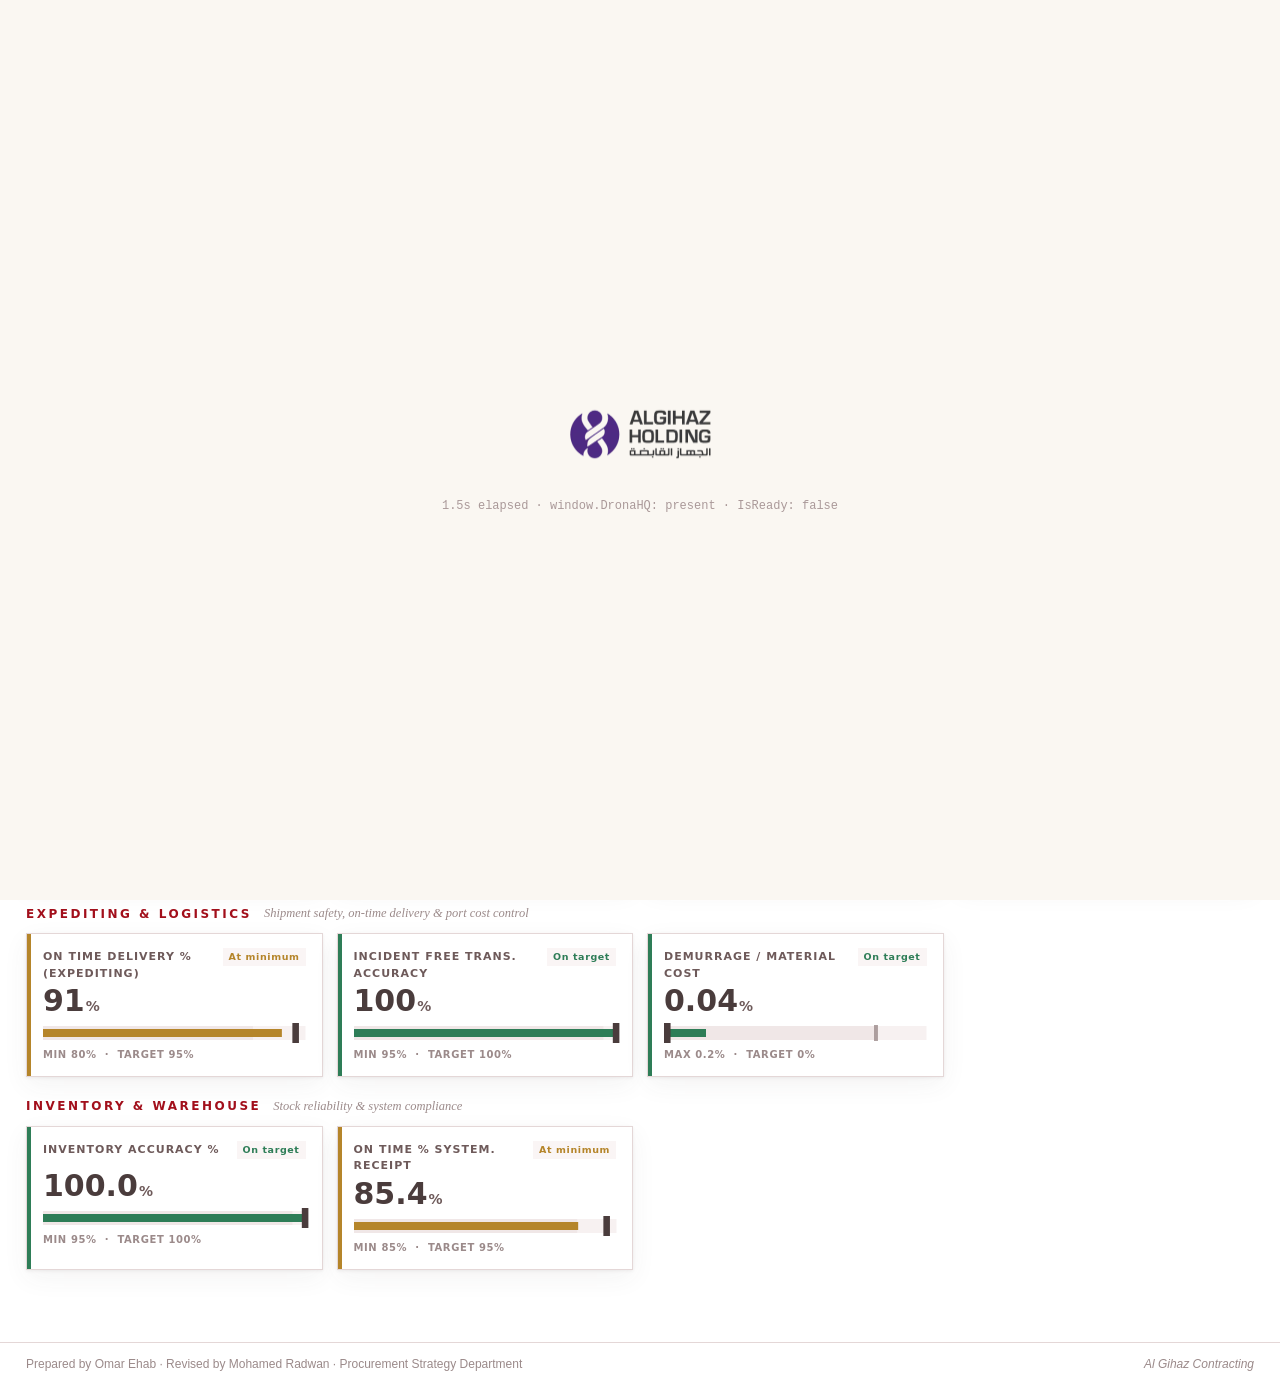
==== scm-ssot-local-app/index.html @ 1715b1a4 "Make View and Edit access fully independent per page Previously "Edit" always implied "View" (checki" ====
<!DOCTYPE html>
<html lang="en">
<head>
<meta charset="UTF-8">
<meta name="viewport" content="width=device-width, initial-scale=1.0">
<title>Supply Chain Management — Intelligence Hub</title>
<link rel="icon" href="assets/img/Logo-sm-64.png">
<link rel="stylesheet" href="assets/css/bootstrap.min.css">
<link rel="stylesheet" href="assets/css/theme.css">
<link rel="stylesheet" href="assets/css/portalbasictheme.css">
<!-- cache-busting: DronaHQ's own container caches this page's assets even after
     CloudFront serves the fresh version, so every one of our own files below
     carries ?v=N — bump N (search/replace) whenever any of them change. -->
<link rel="stylesheet" href="assets/css/app.css?v=1">
<link rel="stylesheet" href="assets/css/page-admin.css?v=6">
<!-- starts fetching this large SDK file immediately, in parallel with everything
     else, instead of waiting until app.js finishes executing to even begin -->
<link rel="preload" as="script" href="assets/js/dronahq.js">

<!-- ===== SELF-HEALING VERSION CHECK =====
     ?v=N on the asset URLs above only helps if THIS page is fresh. When a
     browser (or DronaHQ's container) serves a cached copy of this page, it
     keeps pointing at the old ?v= URLs, which are cached too — nothing
     updates and no server-side header can reach it, because the client never
     asks. This check is inline (so it travels with the page itself, never
     from a cacheable .js file) and compares the build baked in here against
     version.json, which is always fetched from the network. On a mismatch it
     reloads via a URL the cache has never seen, which forces a genuinely
     fresh page and, with it, fresh assets. -->
<script>
window.SCM_BUILD = '20260913-2';
(function(){
  var BUILT = window.SCM_BUILD, KEY = 'scmReloadedFor';
  function fresh(){ return fetch('version.json?t=' + Date.now(), {cache:'no-store'})
    .then(function(r){ return r.ok ? r.json() : null; })
    .then(function(j){ return (j && j.build) ? j.build : null; })
    .catch(function(){ return null; }); }

  function banner(build){
    if(document.getElementById('scmUpd')) return;
    var d = document.createElement('div');
    d.id = 'scmUpd';
    d.style.cssText = 'position:fixed;left:50%;transform:translateX(-50%);bottom:18px;z-index:100000;'+
      'background:#4A3C3C;color:#fff;border-radius:24px;padding:10px 14px 10px 18px;display:flex;'+
      'align-items:center;gap:12px;font:600 12.5px/1.2 system-ui,sans-serif;box-shadow:0 4px 16px rgba(0,0,0,.25)';
    d.innerHTML = '<span>A newer version of this app is available.</span>';
    var b = document.createElement('button');
    b.textContent = 'Refresh';
    b.style.cssText = 'border:0;border-radius:18px;background:#A20F1B;color:#fff;font:700 12px system-ui,sans-serif;'+
      'padding:7px 14px;cursor:pointer';
    b.onclick = function(){ bust(build); };
    d.appendChild(b);
    document.body.appendChild(d);
  }

  // Load a URL this cache has never seen — the only reliable way out of a
  // stale entry, since location.reload(true) is ignored by modern browsers.
  function bust(build){
    try{ sessionStorage.setItem(KEY, build); }catch(e){}
    location.replace(location.pathname + '?b=' + encodeURIComponent(build) + location.hash);
  }

  function check(initial){
    fresh().then(function(build){
      if(!build || build === BUILT) return;
      if(initial){
        var last = null;
        try{ last = sessionStorage.getItem(KEY); }catch(e){}
        if(last === build) return;   // already bounced for this build — don't loop
        bust(build);
      } else if(document.readyState === 'complete'){
        banner(build);               // app is in use; let the user pick the moment
      }
    });
  }

  check(true);
  setInterval(function(){ check(false); }, 120000);
  window.addEventListener('focus', function(){ check(false); });
})();
</script>
</head>
<body>
<!-- ===== TOP BAR ===== -->
<header class="appbar">
  <button class="burger" id="burger" aria-label="Open menu">
    <svg viewBox="0 0 24 24" fill="none" stroke="currentColor" stroke-width="2"><path d="M3 6h18M3 12h18M3 18h18"/></svg>
  </button>
  <div class="brand">
    <svg class="brand__svg" viewBox="0 0 175 84" xmlns="http://www.w3.org/2000/svg" xmlns:xlink="http://www.w3.org/1999/xlink" preserveAspectRatio="xMidYMid meet" overflow="visible" role="img" aria-label="Al Gihaz Contracting"><defs><clipPath id="agcClipA"><rect x="29" y="-5" width="175" height="84"/></clipPath></defs><g clip-path="url(#agcClipA)" transform="translate(-29 5)"><path d="M87.2235 176.4C87.1292 175.642 87.0813 174.88 87.0799 174.116 87.0799 173.548 87.1013 172.969 87.1522 172.391 87.6489 167.001 89.7382 165.31 93.8901 162.306 99.1771 158.48 96.8328 160.095 102.082 156.4 104.265 154.869 106.447 153.33 108.629 151.783 109.158 151.417 109.675 151.052 110.224 150.676L110.355 150.587C111.224 151.868 111.682 153.384 111.664 154.932 111.665 155.206 111.652 155.48 111.624 155.753 111.445 158.619 109.92 161.232 107.513 162.797" fill="#262373" transform="matrix(1 0 0 1.00085 -49.8653 -121.918)"/><path d="M112.893 182.413C111.803 179.275 109.935 176.634 107.961 173.825 107.675 173.4 107.378 172.986 107.081 172.561 107.07 172.561 105.367 170.201 105.367 170.201L102.63 172.079 98.4718 174.932 100.246 177.244C100.543 177.67 100.829 178.083 101.115 178.493 101.423 178.98 101.744 179.452 102.077 179.939 102.304 180.267 102.529 180.596 102.742 180.937 103.335 181.795 103.882 182.683 104.38 183.598 105.161 185.04 105.567 186.655 105.563 188.295 105.499 190.767 104.55 193.136 102.888 194.967 100.184 198.044 95.8982 199.199 92.0157 197.895 89.526 197.09 87.4566 195.332 86.2596 193.006 85.4198 191.431 84.9904 189.67 85.0111 187.885 85.0221 186.407 85.3675 184.949 86.0215 183.623 84.7269 184.444 83.4896 185.353 82.3181 186.342L82.327 186.349C78.4387 190.357 78.1932 196.651 81.7572 200.95 82.2349 201.458 82.7411 201.94 83.2732 202.391 91.1025 209.023 102.825 208.053 109.457 200.223 112.286 196.883 113.846 192.651 113.859 188.273 113.882 186.277 113.555 184.293 112.895 182.408" fill="#A20F1B" transform="matrix(1 0 0 1.00085 -47.4505 -127.959)"/><path d="M112.746 120.971C112.873 126.596 110.131 131.9 105.468 135.049 99.7844 139.139 93.9489 143.239 88.315 147.208 86.0417 148.801 83.7651 150.402 81.4852 152.009 80.6623 150.662 80.23 149.112 80.2368 147.533 80.2368 147.361 80.2466 147.198 80.2582 147.025 80.3497 144.085 81.8781 141.377 84.3477 139.779L88.4889 136.887C92.2546 134.268 96.1506 131.548 99.9681 128.848 104.627 125.616 105.784 119.22 102.552 114.56 99.3207 109.902 92.9243 108.744 88.2654 111.976 85.6345 113.801 84.0057 116.749 83.8608 119.947 83.851 120.099 83.851 120.261 83.851 120.414 83.8286 122.007 84.2617 123.574 85.0994 124.93 86.0429 126.472 87.0612 127.995 88.0314 129.478 88.4479 130.107 88.8652 130.726 89.2709 131.356L91.1177 133.609 84.3985 138.335 82.5508 136.071C78.7557 131.434 75.4563 126.724 75.4563 120.785 75.4563 120.268 75.4759 119.75 75.5276 119.233 76.5317 108.596 84.7846 101.278 95.1456 101.836 104.123 102.218 111.494 109.06 112.541 117.984 112.673 118.973 112.739 119.97 112.744 120.967" fill="#A20F1B" transform="matrix(1 0 0 1.00085 -46.2886 -106.895)"/><path d="M156.266 193.874C156.349 194.523 156.008 195.152 155.418 195.435 154.97 195.579 154.499 195.636 154.029 195.604L149.653 195.604C148.838 195.664 148.022 195.518 147.279 195.18 146.602 194.728 146.235 193.937 146.328 193.129L146.328 190.178 143.987 190.178 143.987 193.129C143.987 196.3 145.852 197.878 149.605 197.878L155.745 197.878C157.161 198.042 158.441 197.027 158.605 195.611 158.626 195.435 158.628 195.256 158.612 195.079L158.612 190.195 156.27 190.195Z" fill="#323233" transform="matrix(1 0 0 1.00085 -67.377 -134.112)"/><path d="M0 0 2.12053 0 2.12053 1.96804 1.87092e-08 1.96804Z" fill="#323233" transform="matrix(1 0 0 1.00085 84.5824 54.2745)"/><path d="M0 0 2.12053 0 2.12053 1.96804 1.87092e-08 1.96804Z" fill="#323233" transform="matrix(1 0 0 1.00085 81.3757 54.2745)"/><path d="M173.809 192.442C173.809 193.578 173.403 194.154 172.606 194.172L170.502 186.658 167.993 186.658 170.133 194.172 167.606 194.172 167.606 196.448 173.237 196.448C174.004 196.471 174.751 196.197 175.322 195.684 175.879 195.165 176.183 194.427 176.154 193.666L176.154 185.524 173.812 185.524Z" fill="#323233" transform="matrix(1 0 0 1.00085 -74.6437 -132.677)"/><path d="M186.068 190.152C184.038 190.073 182.328 191.654 182.249 193.683 182.243 193.801 182.245 193.919 182.251 194.036 182.159 196.115 183.768 197.874 185.846 197.967 185.92 197.971 185.994 197.972 186.068 197.971 186.729 198.039 187.374 197.74 187.746 197.191 187.641 198.135 186.812 198.83 185.864 198.768L185.711 198.768 185.711 200.667 185.949 200.667C188.543 200.667 189.833 199.615 189.833 197.529L189.833 194.07C189.935 192.011 188.35 190.259 186.291 190.157 186.217 190.153 186.142 190.151 186.068 190.152ZM186.101 195.77C185.24 195.728 184.574 194.996 184.616 194.134 184.618 194.097 184.621 194.061 184.625 194.024 184.625 193.024 185.185 192.311 186.016 192.311 186.865 192.311 187.457 193.04 187.457 194.075 187.457 195.11 186.949 195.766 186.104 195.766Z" fill="#323233" transform="matrix(1 0 0 1.00085 -79.1523 -134.104)"/><path d="M0 0 2.1027 0 2.1027 1.95021 3.57176e-08 1.95021Z" fill="#323233" transform="matrix(1 0 0 1.00085 120.058 51.3383)"/><path d="M0 0 2.1027 0 2.1027 1.95021 3.57176e-08 1.95021Z" fill="#323233" transform="matrix(1 0 0 1.00085 123.265 51.3383)"/><path d="M232.033 192.502C232.033 193.605 231.626 194.165 230.829 194.165L227.013 194.165C227.208 193.615 227.305 193.035 227.302 192.451L227.302 185.515 224.91 185.515 224.91 192.537C224.91 193.622 224.502 194.165 223.705 194.165L220.688 194.165C220.874 192.159 219.399 190.382 217.394 190.196 217.17 190.175 216.943 190.175 216.719 190.196 214.259 190.196 212.869 191.723 212.869 194.165L210.243 194.165C209.775 194.193 209.306 194.147 208.852 194.029 209.553 193.272 209.946 192.28 209.954 191.248 209.953 190.81 209.884 190.375 209.75 189.958 209.25 188.321 207.715 187.224 206.004 187.283 204.299 187.239 202.771 188.33 202.259 189.958 202.125 190.375 202.058 190.81 202.056 191.248 202.063 192.28 202.456 193.272 203.158 194.029 202.705 194.15 202.235 194.195 201.767 194.165L200.139 194.165C198.393 194.165 198.105 193.554 198.105 192.4L198.105 185.497 195.73 185.497 195.73 193.639C195.61 195.068 196.671 196.324 198.1 196.444 198.265 196.458 198.432 196.456 198.597 196.438L201.767 196.438C203.206 196.474 204.64 196.262 206.008 195.814 207.375 196.262 208.81 196.474 210.248 196.438L213.569 196.438C214.33 197.434 215.541 197.982 216.792 197.897 218.028 197.977 219.22 197.429 219.964 196.438L231.323 196.438C232.224 196.485 233.093 196.101 233.665 195.403 234.173 194.77 234.438 193.975 234.41 193.164L234.41 185.515 232.036 185.515ZM206.833 193.029C206.569 193.219 206.292 193.389 206.003 193.537 205.716 193.393 205.443 193.222 205.188 193.029 204.548 192.59 204.178 191.854 204.208 191.078 204.198 190.589 204.353 190.11 204.648 189.721 204.991 189.332 205.487 189.114 206.005 189.128 207.005 189.122 207.819 189.927 207.824 190.927 207.824 190.977 207.823 191.028 207.819 191.078 207.848 191.854 207.475 192.591 206.833 193.029ZM216.788 195.962C215.788 195.962 215.211 195.148 215.211 194.012 215.211 192.909 215.788 192.095 216.652 192.095L216.821 192.095C217.822 192.095 218.332 192.774 218.332 194.114 218.332 195.25 217.754 195.962 216.788 195.962Z" fill="#323233" transform="matrix(1 0 0 1.00085 -83.298 -132.67)"/><path d="M0 0 2.1027 0 2.1027 1.95021 3.57176e-08 1.95021Z" fill="#323233" transform="matrix(1 0 0 1.00085 158.452 53.0027)"/><path d="M260.997 196.528C260.997 198.02 260.217 198.766 258.656 198.765L258.656 200.683C259.918 200.798 261.178 200.449 262.201 199.702 263.075 198.806 263.509 197.571 263.389 196.326L263.389 190.204 260.997 190.204Z" fill="#323233" transform="matrix(1 0 0 1.00085 -102.664 -134.119)"/><path d="M0 0 2.1027 0 2.1027 1.96715 3.57176e-08 1.96715Z" fill="#323233" transform="matrix(1 0 0 1.00085 186.519 64.7836)"/><path d="M302.742 192.502C302.742 193.605 302.335 194.165 301.537 194.165L298.741 194.165C298.452 191.655 297.383 189.974 295.57 189.111 294.738 188.737 293.834 188.551 292.923 188.568 291.333 188.542 289.808 189.196 288.732 190.366 289.291 191.129 289.681 191.655 289.919 191.978 290.675 191.228 291.687 190.792 292.752 190.757 293.742 190.724 294.697 191.127 295.363 191.86 295.952 192.488 296.295 193.306 296.33 194.166L285.612 194.166 285.646 193.284C285.679 191.766 285.247 190.275 284.408 189.01 283.252 187.456 281.514 186.439 279.592 186.195L279.37 188.484C281.966 188.751 283.307 190.757 283.34 193.299L283.307 194.164 281.663 194.164C281.881 193.703 281.99 193.198 281.985 192.688 281.86 190.702 280.148 189.194 278.162 189.318 276.35 189.433 274.906 190.876 274.792 192.688 274.786 193.198 274.896 193.703 275.114 194.164L272.402 194.164C270.655 194.164 270.367 193.553 270.367 192.399L270.367 185.497 267.991 185.497 267.991 193.639C267.872 195.068 268.934 196.325 270.363 196.444 270.528 196.458 270.694 196.456 270.858 196.438L302.028 196.438C302.929 196.485 303.798 196.101 304.368 195.403 304.877 194.77 305.142 193.975 305.116 193.164L305.116 185.515 302.742 185.515ZM278.39 194.181C277.622 194.136 277.036 193.477 277.08 192.708 277.081 192.696 277.082 192.684 277.083 192.671 277.014 191.945 277.549 191.301 278.275 191.233 279 191.164 279.644 191.698 279.713 192.424 279.721 192.506 279.721 192.589 279.713 192.671 279.777 193.439 279.207 194.113 278.439 194.177 278.422 194.179 278.404 194.18 278.386 194.181Z" fill="#323233" transform="matrix(1 0 0 1.00085 -105.536 -132.67)"/><path d="M0 0 2.37467 0 2.37467 10.9397 9.52469e-08 10.9397Z" fill="#323233" transform="matrix(1 0 0 1.00085 201.305 52.9849)"/><path d="M149.233 171.658C144.933 171.658 143.852 170.523 143.852 166.204L143.852 164.337C143.852 160.091 144.949 158.919 149.25 158.919L149.599 158.919C153.68 158.919 154.703 159.907 154.703 162.928L154.703 163.514 151.611 163.514 151.611 163.11C151.611 162.013 151.263 161.408 149.579 161.408L149.364 161.408C147.479 161.408 147.113 161.943 147.113 164.356L147.113 166.167C147.113 168.73 147.589 169.131 149.328 169.131L149.566 169.131C151.103 169.131 151.688 168.729 151.688 167.338L151.688 166.862 154.765 166.862 154.765 167.613C154.765 170.743 153.537 171.658 149.584 171.658Z" fill="#323233" transform="matrix(1 0 0 1.00085 -67.3351 -124.484)"/><path d="M167.344 171.658C162.88 171.658 161.799 170.358 161.799 166.218L161.799 164.352C161.799 160.215 162.88 158.912 167.344 158.912L167.765 158.912C172.232 158.912 173.311 160.211 173.311 164.352L173.311 166.218C173.311 170.356 172.232 171.658 167.765 171.658ZM167.711 169.132C169.596 169.132 170.053 168.583 170.053 166.166L170.053 164.373C170.053 161.957 169.596 161.408 167.711 161.408L167.401 161.408C165.515 161.408 165.058 161.957 165.058 164.373L165.058 166.166C165.058 168.583 165.515 169.132 167.401 169.132Z" fill="#323233" transform="matrix(1 0 0 1.00085 -72.8585 -124.485)"/><path d="M192.851 171.577 188.257 171.577 183.937 161.878 183.848 161.878 183.937 171.577 180.994 171.577 180.994 159.132 185.698 159.132 189.938 168.777 190.027 168.777 189.88 159.132 192.846 159.132Z" fill="#323233" transform="matrix(1 0 0 1.00085 -78.7644 -124.55)"/><path d="M206.498 171.577 203.296 171.577 203.296 161.622 199.892 161.622 199.892 159.132 209.884 159.132 209.884 161.622 206.496 161.622Z" fill="#323233" transform="matrix(1 0 0 1.00085 -84.5803 -124.55)"/><path d="M226.436 171.577 223.289 171.577 223.289 169.821C223.289 167.953 222.959 167.681 220.909 167.681L219.224 167.681 219.224 171.578 216.094 171.578 216.094 159.132 222.13 159.132C225.663 159.132 226.41 160.157 226.41 162.792L226.41 163.085C226.41 165.025 225.934 165.995 224.616 166.269L224.616 166.342C226.116 166.617 226.429 167.202 226.429 169.564ZM221.442 165.355C222.907 165.355 223.274 165.007 223.274 163.598L223.274 163.214C223.274 161.787 222.907 161.529 221.424 161.529L219.228 161.529 219.228 165.355Z" fill="#323233" transform="matrix(1 0 0 1.00085 -89.5659 -124.55)"/><path d="M245.147 171.577 241.758 171.577 241.061 169.162 236.505 169.162 235.809 171.577 232.536 171.577 236.6 159.132 241.047 159.132ZM240.37 166.819 238.832 161.42 238.743 161.42 237.169 166.819Z" fill="#323233" transform="matrix(1 0 0 1.00085 -94.6256 -124.55)"/><path d="M257.003 171.658C252.702 171.658 251.622 170.523 251.622 166.204L251.622 164.337C251.622 160.091 252.719 158.919 257.021 158.919L257.369 158.919C261.45 158.919 262.475 159.907 262.475 162.928L262.475 163.514 259.381 163.514 259.381 163.11C259.381 162.013 259.034 161.408 257.35 161.408L257.131 161.408C255.245 161.408 254.88 161.943 254.88 164.356L254.88 166.167C254.88 168.73 255.355 169.131 257.094 169.131L257.332 169.131C258.87 169.131 259.455 168.729 259.455 167.338L259.455 166.862 262.53 166.862 262.53 167.613C262.53 170.743 261.303 171.658 257.35 171.658Z" fill="#323233" transform="matrix(1 0 0 1.00085 -100.499 -124.484)"/><path d="M274.909 171.577 271.71 171.577 271.71 161.622 268.306 161.622 268.306 159.132 278.298 159.132 278.298 161.622 274.909 161.622Z" fill="#323233" transform="matrix(1 0 0 1.00085 -105.632 -124.55)"/><path d="M0 0 3.2022 0 3.2022 12.445 7.14351e-08 12.445Z" fill="#323233" transform="matrix(1 0 0 1.00085 173.887 34.7175)"/><path d="M303.901 171.577 299.307 171.577 294.984 161.878 294.895 161.878 294.984 171.577 292.041 171.577 292.041 159.132 296.745 159.132 300.991 168.777 301.08 168.777 300.933 159.132 303.901 159.132Z" fill="#323233" transform="matrix(1 0 0 1.00085 -112.936 -124.55)"/><path d="M317.132 171.658C312.812 171.658 311.732 170.56 311.732 166.167L311.732 164.301C311.732 160.055 312.812 158.919 317.094 158.919L317.442 158.919C321.285 158.919 322.585 159.853 322.585 162.69L322.585 163.11 319.493 163.11 319.493 162.855C319.493 161.792 319.108 161.409 317.424 161.409L317.205 161.409C315.337 161.409 314.975 161.885 314.975 164.357L314.975 166.168C314.975 168.546 315.36 169.132 317.245 169.132L317.483 169.132C319.258 169.132 319.66 168.676 319.66 167.393L319.66 167.01 317.062 167.01 317.062 164.702 322.68 164.702 322.68 167.063C322.68 170.723 321.619 171.656 317.464 171.656Z" fill="#323233" transform="matrix(1 0 0 1.00085 -118.997 -124.484)"/><path d="M149.687 135.536 159.037 135.536 160.418 139.696 164.689 139.696 157.37 118.027 151.194 118.027 143.987 139.696 148.338 139.696ZM154.339 121.218 158.084 132.505 150.657 132.505Z" fill="#323233" transform="matrix(1 0 0 1.00085 -67.377 -111.89)"/><path d="M190.869 136.013 180.709 136.013 180.709 118.026 176.595 118.026 176.595 139.695 190.869 139.695Z" fill="#323233" transform="matrix(1 0 0 1.00085 -77.4117 -111.89)"/><path d="M208.843 139.802C212.928 139.802 215.561 139.349 216.742 138.444 217.922 137.539 218.513 135.52 218.512 132.388L218.448 128.086 208.906 128.086 208.906 131.118 214.352 131.118 214.336 132.01C214.336 133.861 214.032 135.035 213.423 135.533 212.814 136.03 211.387 136.279 209.142 136.279 206.835 136.279 205.363 135.986 204.729 135.398 204.095 134.811 203.777 133.444 203.775 131.296L203.745 128.519 203.761 126.344C203.761 124.153 204.081 122.761 204.72 122.168 205.36 121.575 206.87 121.278 209.251 121.276 211.445 121.276 212.81 121.447 213.353 121.792 213.896 122.137 214.207 123.017 214.281 124.435L218.441 124.435C218.441 121.621 217.88 119.803 216.757 118.982 215.634 118.16 213.147 117.75 209.297 117.751 206.355 117.751 204.269 118.016 203.041 118.545 201.743 119.152 200.749 120.266 200.295 121.625 199.809 122.873 199.565 125.867 199.564 130.609 199.564 134.325 200.173 136.785 201.391 137.99 202.608 139.196 205.092 139.8 208.843 139.802Z" fill="#323233" transform="matrix(1 0 0 1.00085 -84.4822 -111.805)"/><path d="M0 0 4.11087 0 4.11087 21.6699 1.19059e-07 21.6699Z" fill="#323233" transform="matrix(1 0 0 1.00085 136.92 6.23731)"/><path d="M246.704 130.33 256.864 130.33 256.864 139.693 260.977 139.693 260.977 118.024 256.864 118.024 256.864 126.866 246.704 126.866 246.704 118.024 242.592 118.024 242.592 139.693 246.704 139.693Z" fill="#323233" transform="matrix(1 0 0 1.00085 -97.7199 -111.89)"/><path d="M277.552 135.536 286.904 135.536 288.285 139.696 292.556 139.696 285.236 118.027 279.061 118.027 271.856 139.696 276.204 139.696ZM282.204 121.218 285.95 132.505 278.518 132.505Z" fill="#323233" transform="matrix(1 0 0 1.00085 -106.725 -111.89)"/><path d="M320.062 136.235 307.949 136.235 307.949 136.108 319.919 121.47 319.919 118.026 303.267 118.026 303.267 121.486 314.616 121.486 314.616 121.614 302.742 136.187 302.742 139.696 320.062 139.696Z" fill="#323233" transform="matrix(1 0 0 1.00085 -116.23 -111.89)"/></g></svg>
    <div class="brand__txt"><b>Supply Chain Management</b><span>Strategic Performance · Centralized Procurement · Intelligence Hub</span></div>
  </div>
  <div class="appbar__title"><div class="c" id="crumb">Supply Chain Management</div><h1 id="ptitle">Overview</h1></div>
</header>

<!-- ===== DRAWER ===== -->
<div class="scrim" id="scrim"></div>
<aside class="side" id="side">
  <div class="side__top"><svg class="brand__svg" viewBox="0 0 175 84" xmlns="http://www.w3.org/2000/svg" xmlns:xlink="http://www.w3.org/1999/xlink" preserveAspectRatio="xMidYMid meet" overflow="visible" role="img" aria-label="Al Gihaz Contracting"><defs><clipPath id="agcClipB"><rect x="29" y="-5" width="175" height="84"/></clipPath></defs><g clip-path="url(#agcClipB)" transform="translate(-29 5)"><path d="M87.2235 176.4C87.1292 175.642 87.0813 174.88 87.0799 174.116 87.0799 173.548 87.1013 172.969 87.1522 172.391 87.6489 167.001 89.7382 165.31 93.8901 162.306 99.1771 158.48 96.8328 160.095 102.082 156.4 104.265 154.869 106.447 153.33 108.629 151.783 109.158 151.417 109.675 151.052 110.224 150.676L110.355 150.587C111.224 151.868 111.682 153.384 111.664 154.932 111.665 155.206 111.652 155.48 111.624 155.753 111.445 158.619 109.92 161.232 107.513 162.797" fill="#262373" transform="matrix(1 0 0 1.00085 -49.8653 -121.918)"/><path d="M112.893 182.413C111.803 179.275 109.935 176.634 107.961 173.825 107.675 173.4 107.378 172.986 107.081 172.561 107.07 172.561 105.367 170.201 105.367 170.201L102.63 172.079 98.4718 174.932 100.246 177.244C100.543 177.67 100.829 178.083 101.115 178.493 101.423 178.98 101.744 179.452 102.077 179.939 102.304 180.267 102.529 180.596 102.742 180.937 103.335 181.795 103.882 182.683 104.38 183.598 105.161 185.04 105.567 186.655 105.563 188.295 105.499 190.767 104.55 193.136 102.888 194.967 100.184 198.044 95.8982 199.199 92.0157 197.895 89.526 197.09 87.4566 195.332 86.2596 193.006 85.4198 191.431 84.9904 189.67 85.0111 187.885 85.0221 186.407 85.3675 184.949 86.0215 183.623 84.7269 184.444 83.4896 185.353 82.3181 186.342L82.327 186.349C78.4387 190.357 78.1932 196.651 81.7572 200.95 82.2349 201.458 82.7411 201.94 83.2732 202.391 91.1025 209.023 102.825 208.053 109.457 200.223 112.286 196.883 113.846 192.651 113.859 188.273 113.882 186.277 113.555 184.293 112.895 182.408" fill="#A20F1B" transform="matrix(1 0 0 1.00085 -47.4505 -127.959)"/><path d="M112.746 120.971C112.873 126.596 110.131 131.9 105.468 135.049 99.7844 139.139 93.9489 143.239 88.315 147.208 86.0417 148.801 83.7651 150.402 81.4852 152.009 80.6623 150.662 80.23 149.112 80.2368 147.533 80.2368 147.361 80.2466 147.198 80.2582 147.025 80.3497 144.085 81.8781 141.377 84.3477 139.779L88.4889 136.887C92.2546 134.268 96.1506 131.548 99.9681 128.848 104.627 125.616 105.784 119.22 102.552 114.56 99.3207 109.902 92.9243 108.744 88.2654 111.976 85.6345 113.801 84.0057 116.749 83.8608 119.947 83.851 120.099 83.851 120.261 83.851 120.414 83.8286 122.007 84.2617 123.574 85.0994 124.93 86.0429 126.472 87.0612 127.995 88.0314 129.478 88.4479 130.107 88.8652 130.726 89.2709 131.356L91.1177 133.609 84.3985 138.335 82.5508 136.071C78.7557 131.434 75.4563 126.724 75.4563 120.785 75.4563 120.268 75.4759 119.75 75.5276 119.233 76.5317 108.596 84.7846 101.278 95.1456 101.836 104.123 102.218 111.494 109.06 112.541 117.984 112.673 118.973 112.739 119.97 112.744 120.967" fill="#A20F1B" transform="matrix(1 0 0 1.00085 -46.2886 -106.895)"/><path d="M156.266 193.874C156.349 194.523 156.008 195.152 155.418 195.435 154.97 195.579 154.499 195.636 154.029 195.604L149.653 195.604C148.838 195.664 148.022 195.518 147.279 195.18 146.602 194.728 146.235 193.937 146.328 193.129L146.328 190.178 143.987 190.178 143.987 193.129C143.987 196.3 145.852 197.878 149.605 197.878L155.745 197.878C157.161 198.042 158.441 197.027 158.605 195.611 158.626 195.435 158.628 195.256 158.612 195.079L158.612 190.195 156.27 190.195Z" fill="#323233" transform="matrix(1 0 0 1.00085 -67.377 -134.112)"/><path d="M0 0 2.12053 0 2.12053 1.96804 1.87092e-08 1.96804Z" fill="#323233" transform="matrix(1 0 0 1.00085 84.5824 54.2745)"/><path d="M0 0 2.12053 0 2.12053 1.96804 1.87092e-08 1.96804Z" fill="#323233" transform="matrix(1 0 0 1.00085 81.3757 54.2745)"/><path d="M173.809 192.442C173.809 193.578 173.403 194.154 172.606 194.172L170.502 186.658 167.993 186.658 170.133 194.172 167.606 194.172 167.606 196.448 173.237 196.448C174.004 196.471 174.751 196.197 175.322 195.684 175.879 195.165 176.183 194.427 176.154 193.666L176.154 185.524 173.812 185.524Z" fill="#323233" transform="matrix(1 0 0 1.00085 -74.6437 -132.677)"/><path d="M186.068 190.152C184.038 190.073 182.328 191.654 182.249 193.683 182.243 193.801 182.245 193.919 182.251 194.036 182.159 196.115 183.768 197.874 185.846 197.967 185.92 197.971 185.994 197.972 186.068 197.971 186.729 198.039 187.374 197.74 187.746 197.191 187.641 198.135 186.812 198.83 185.864 198.768L185.711 198.768 185.711 200.667 185.949 200.667C188.543 200.667 189.833 199.615 189.833 197.529L189.833 194.07C189.935 192.011 188.35 190.259 186.291 190.157 186.217 190.153 186.142 190.151 186.068 190.152ZM186.101 195.77C185.24 195.728 184.574 194.996 184.616 194.134 184.618 194.097 184.621 194.061 184.625 194.024 184.625 193.024 185.185 192.311 186.016 192.311 186.865 192.311 187.457 193.04 187.457 194.075 187.457 195.11 186.949 195.766 186.104 195.766Z" fill="#323233" transform="matrix(1 0 0 1.00085 -79.1523 -134.104)"/><path d="M0 0 2.1027 0 2.1027 1.95021 3.57176e-08 1.95021Z" fill="#323233" transform="matrix(1 0 0 1.00085 120.058 51.3383)"/><path d="M0 0 2.1027 0 2.1027 1.95021 3.57176e-08 1.95021Z" fill="#323233" transform="matrix(1 0 0 1.00085 123.265 51.3383)"/><path d="M232.033 192.502C232.033 193.605 231.626 194.165 230.829 194.165L227.013 194.165C227.208 193.615 227.305 193.035 227.302 192.451L227.302 185.515 224.91 185.515 224.91 192.537C224.91 193.622 224.502 194.165 223.705 194.165L220.688 194.165C220.874 192.159 219.399 190.382 217.394 190.196 217.17 190.175 216.943 190.175 216.719 190.196 214.259 190.196 212.869 191.723 212.869 194.165L210.243 194.165C209.775 194.193 209.306 194.147 208.852 194.029 209.553 193.272 209.946 192.28 209.954 191.248 209.953 190.81 209.884 190.375 209.75 189.958 209.25 188.321 207.715 187.224 206.004 187.283 204.299 187.239 202.771 188.33 202.259 189.958 202.125 190.375 202.058 190.81 202.056 191.248 202.063 192.28 202.456 193.272 203.158 194.029 202.705 194.15 202.235 194.195 201.767 194.165L200.139 194.165C198.393 194.165 198.105 193.554 198.105 192.4L198.105 185.497 195.73 185.497 195.73 193.639C195.61 195.068 196.671 196.324 198.1 196.444 198.265 196.458 198.432 196.456 198.597 196.438L201.767 196.438C203.206 196.474 204.64 196.262 206.008 195.814 207.375 196.262 208.81 196.474 210.248 196.438L213.569 196.438C214.33 197.434 215.541 197.982 216.792 197.897 218.028 197.977 219.22 197.429 219.964 196.438L231.323 196.438C232.224 196.485 233.093 196.101 233.665 195.403 234.173 194.77 234.438 193.975 234.41 193.164L234.41 185.515 232.036 185.515ZM206.833 193.029C206.569 193.219 206.292 193.389 206.003 193.537 205.716 193.393 205.443 193.222 205.188 193.029 204.548 192.59 204.178 191.854 204.208 191.078 204.198 190.589 204.353 190.11 204.648 189.721 204.991 189.332 205.487 189.114 206.005 189.128 207.005 189.122 207.819 189.927 207.824 190.927 207.824 190.977 207.823 191.028 207.819 191.078 207.848 191.854 207.475 192.591 206.833 193.029ZM216.788 195.962C215.788 195.962 215.211 195.148 215.211 194.012 215.211 192.909 215.788 192.095 216.652 192.095L216.821 192.095C217.822 192.095 218.332 192.774 218.332 194.114 218.332 195.25 217.754 195.962 216.788 195.962Z" fill="#323233" transform="matrix(1 0 0 1.00085 -83.298 -132.67)"/><path d="M0 0 2.1027 0 2.1027 1.95021 3.57176e-08 1.95021Z" fill="#323233" transform="matrix(1 0 0 1.00085 158.452 53.0027)"/><path d="M260.997 196.528C260.997 198.02 260.217 198.766 258.656 198.765L258.656 200.683C259.918 200.798 261.178 200.449 262.201 199.702 263.075 198.806 263.509 197.571 263.389 196.326L263.389 190.204 260.997 190.204Z" fill="#323233" transform="matrix(1 0 0 1.00085 -102.664 -134.119)"/><path d="M0 0 2.1027 0 2.1027 1.96715 3.57176e-08 1.96715Z" fill="#323233" transform="matrix(1 0 0 1.00085 186.519 64.7836)"/><path d="M302.742 192.502C302.742 193.605 302.335 194.165 301.537 194.165L298.741 194.165C298.452 191.655 297.383 189.974 295.57 189.111 294.738 188.737 293.834 188.551 292.923 188.568 291.333 188.542 289.808 189.196 288.732 190.366 289.291 191.129 289.681 191.655 289.919 191.978 290.675 191.228 291.687 190.792 292.752 190.757 293.742 190.724 294.697 191.127 295.363 191.86 295.952 192.488 296.295 193.306 296.33 194.166L285.612 194.166 285.646 193.284C285.679 191.766 285.247 190.275 284.408 189.01 283.252 187.456 281.514 186.439 279.592 186.195L279.37 188.484C281.966 188.751 283.307 190.757 283.34 193.299L283.307 194.164 281.663 194.164C281.881 193.703 281.99 193.198 281.985 192.688 281.86 190.702 280.148 189.194 278.162 189.318 276.35 189.433 274.906 190.876 274.792 192.688 274.786 193.198 274.896 193.703 275.114 194.164L272.402 194.164C270.655 194.164 270.367 193.553 270.367 192.399L270.367 185.497 267.991 185.497 267.991 193.639C267.872 195.068 268.934 196.325 270.363 196.444 270.528 196.458 270.694 196.456 270.858 196.438L302.028 196.438C302.929 196.485 303.798 196.101 304.368 195.403 304.877 194.77 305.142 193.975 305.116 193.164L305.116 185.515 302.742 185.515ZM278.39 194.181C277.622 194.136 277.036 193.477 277.08 192.708 277.081 192.696 277.082 192.684 277.083 192.671 277.014 191.945 277.549 191.301 278.275 191.233 279 191.164 279.644 191.698 279.713 192.424 279.721 192.506 279.721 192.589 279.713 192.671 279.777 193.439 279.207 194.113 278.439 194.177 278.422 194.179 278.404 194.18 278.386 194.181Z" fill="#323233" transform="matrix(1 0 0 1.00085 -105.536 -132.67)"/><path d="M0 0 2.37467 0 2.37467 10.9397 9.52469e-08 10.9397Z" fill="#323233" transform="matrix(1 0 0 1.00085 201.305 52.9849)"/><path d="M149.233 171.658C144.933 171.658 143.852 170.523 143.852 166.204L143.852 164.337C143.852 160.091 144.949 158.919 149.25 158.919L149.599 158.919C153.68 158.919 154.703 159.907 154.703 162.928L154.703 163.514 151.611 163.514 151.611 163.11C151.611 162.013 151.263 161.408 149.579 161.408L149.364 161.408C147.479 161.408 147.113 161.943 147.113 164.356L147.113 166.167C147.113 168.73 147.589 169.131 149.328 169.131L149.566 169.131C151.103 169.131 151.688 168.729 151.688 167.338L151.688 166.862 154.765 166.862 154.765 167.613C154.765 170.743 153.537 171.658 149.584 171.658Z" fill="#323233" transform="matrix(1 0 0 1.00085 -67.3351 -124.484)"/><path d="M167.344 171.658C162.88 171.658 161.799 170.358 161.799 166.218L161.799 164.352C161.799 160.215 162.88 158.912 167.344 158.912L167.765 158.912C172.232 158.912 173.311 160.211 173.311 164.352L173.311 166.218C173.311 170.356 172.232 171.658 167.765 171.658ZM167.711 169.132C169.596 169.132 170.053 168.583 170.053 166.166L170.053 164.373C170.053 161.957 169.596 161.408 167.711 161.408L167.401 161.408C165.515 161.408 165.058 161.957 165.058 164.373L165.058 166.166C165.058 168.583 165.515 169.132 167.401 169.132Z" fill="#323233" transform="matrix(1 0 0 1.00085 -72.8585 -124.485)"/><path d="M192.851 171.577 188.257 171.577 183.937 161.878 183.848 161.878 183.937 171.577 180.994 171.577 180.994 159.132 185.698 159.132 189.938 168.777 190.027 168.777 189.88 159.132 192.846 159.132Z" fill="#323233" transform="matrix(1 0 0 1.00085 -78.7644 -124.55)"/><path d="M206.498 171.577 203.296 171.577 203.296 161.622 199.892 161.622 199.892 159.132 209.884 159.132 209.884 161.622 206.496 161.622Z" fill="#323233" transform="matrix(1 0 0 1.00085 -84.5803 -124.55)"/><path d="M226.436 171.577 223.289 171.577 223.289 169.821C223.289 167.953 222.959 167.681 220.909 167.681L219.224 167.681 219.224 171.578 216.094 171.578 216.094 159.132 222.13 159.132C225.663 159.132 226.41 160.157 226.41 162.792L226.41 163.085C226.41 165.025 225.934 165.995 224.616 166.269L224.616 166.342C226.116 166.617 226.429 167.202 226.429 169.564ZM221.442 165.355C222.907 165.355 223.274 165.007 223.274 163.598L223.274 163.214C223.274 161.787 222.907 161.529 221.424 161.529L219.228 161.529 219.228 165.355Z" fill="#323233" transform="matrix(1 0 0 1.00085 -89.5659 -124.55)"/><path d="M245.147 171.577 241.758 171.577 241.061 169.162 236.505 169.162 235.809 171.577 232.536 171.577 236.6 159.132 241.047 159.132ZM240.37 166.819 238.832 161.42 238.743 161.42 237.169 166.819Z" fill="#323233" transform="matrix(1 0 0 1.00085 -94.6256 -124.55)"/><path d="M257.003 171.658C252.702 171.658 251.622 170.523 251.622 166.204L251.622 164.337C251.622 160.091 252.719 158.919 257.021 158.919L257.369 158.919C261.45 158.919 262.475 159.907 262.475 162.928L262.475 163.514 259.381 163.514 259.381 163.11C259.381 162.013 259.034 161.408 257.35 161.408L257.131 161.408C255.245 161.408 254.88 161.943 254.88 164.356L254.88 166.167C254.88 168.73 255.355 169.131 257.094 169.131L257.332 169.131C258.87 169.131 259.455 168.729 259.455 167.338L259.455 166.862 262.53 166.862 262.53 167.613C262.53 170.743 261.303 171.658 257.35 171.658Z" fill="#323233" transform="matrix(1 0 0 1.00085 -100.499 -124.484)"/><path d="M274.909 171.577 271.71 171.577 271.71 161.622 268.306 161.622 268.306 159.132 278.298 159.132 278.298 161.622 274.909 161.622Z" fill="#323233" transform="matrix(1 0 0 1.00085 -105.632 -124.55)"/><path d="M0 0 3.2022 0 3.2022 12.445 7.14351e-08 12.445Z" fill="#323233" transform="matrix(1 0 0 1.00085 173.887 34.7175)"/><path d="M303.901 171.577 299.307 171.577 294.984 161.878 294.895 161.878 294.984 171.577 292.041 171.577 292.041 159.132 296.745 159.132 300.991 168.777 301.08 168.777 300.933 159.132 303.901 159.132Z" fill="#323233" transform="matrix(1 0 0 1.00085 -112.936 -124.55)"/><path d="M317.132 171.658C312.812 171.658 311.732 170.56 311.732 166.167L311.732 164.301C311.732 160.055 312.812 158.919 317.094 158.919L317.442 158.919C321.285 158.919 322.585 159.853 322.585 162.69L322.585 163.11 319.493 163.11 319.493 162.855C319.493 161.792 319.108 161.409 317.424 161.409L317.205 161.409C315.337 161.409 314.975 161.885 314.975 164.357L314.975 166.168C314.975 168.546 315.36 169.132 317.245 169.132L317.483 169.132C319.258 169.132 319.66 168.676 319.66 167.393L319.66 167.01 317.062 167.01 317.062 164.702 322.68 164.702 322.68 167.063C322.68 170.723 321.619 171.656 317.464 171.656Z" fill="#323233" transform="matrix(1 0 0 1.00085 -118.997 -124.484)"/><path d="M149.687 135.536 159.037 135.536 160.418 139.696 164.689 139.696 157.37 118.027 151.194 118.027 143.987 139.696 148.338 139.696ZM154.339 121.218 158.084 132.505 150.657 132.505Z" fill="#323233" transform="matrix(1 0 0 1.00085 -67.377 -111.89)"/><path d="M190.869 136.013 180.709 136.013 180.709 118.026 176.595 118.026 176.595 139.695 190.869 139.695Z" fill="#323233" transform="matrix(1 0 0 1.00085 -77.4117 -111.89)"/><path d="M208.843 139.802C212.928 139.802 215.561 139.349 216.742 138.444 217.922 137.539 218.513 135.52 218.512 132.388L218.448 128.086 208.906 128.086 208.906 131.118 214.352 131.118 214.336 132.01C214.336 133.861 214.032 135.035 213.423 135.533 212.814 136.03 211.387 136.279 209.142 136.279 206.835 136.279 205.363 135.986 204.729 135.398 204.095 134.811 203.777 133.444 203.775 131.296L203.745 128.519 203.761 126.344C203.761 124.153 204.081 122.761 204.72 122.168 205.36 121.575 206.87 121.278 209.251 121.276 211.445 121.276 212.81 121.447 213.353 121.792 213.896 122.137 214.207 123.017 214.281 124.435L218.441 124.435C218.441 121.621 217.88 119.803 216.757 118.982 215.634 118.16 213.147 117.75 209.297 117.751 206.355 117.751 204.269 118.016 203.041 118.545 201.743 119.152 200.749 120.266 200.295 121.625 199.809 122.873 199.565 125.867 199.564 130.609 199.564 134.325 200.173 136.785 201.391 137.99 202.608 139.196 205.092 139.8 208.843 139.802Z" fill="#323233" transform="matrix(1 0 0 1.00085 -84.4822 -111.805)"/><path d="M0 0 4.11087 0 4.11087 21.6699 1.19059e-07 21.6699Z" fill="#323233" transform="matrix(1 0 0 1.00085 136.92 6.23731)"/><path d="M246.704 130.33 256.864 130.33 256.864 139.693 260.977 139.693 260.977 118.024 256.864 118.024 256.864 126.866 246.704 126.866 246.704 118.024 242.592 118.024 242.592 139.693 246.704 139.693Z" fill="#323233" transform="matrix(1 0 0 1.00085 -97.7199 -111.89)"/><path d="M277.552 135.536 286.904 135.536 288.285 139.696 292.556 139.696 285.236 118.027 279.061 118.027 271.856 139.696 276.204 139.696ZM282.204 121.218 285.95 132.505 278.518 132.505Z" fill="#323233" transform="matrix(1 0 0 1.00085 -106.725 -111.89)"/><path d="M320.062 136.235 307.949 136.235 307.949 136.108 319.919 121.47 319.919 118.026 303.267 118.026 303.267 121.486 314.616 121.486 314.616 121.614 302.742 136.187 302.742 139.696 320.062 139.696Z" fill="#323233" transform="matrix(1 0 0 1.00085 -116.23 -111.89)"/></g></svg><button class="side__x" id="sideX" aria-label="Close menu">✕</button></div>
  <div class="side__scope">Navigation</div>
  <nav class="nav" id="nav">
    <button class="nav__item" data-page="admin"><svg viewBox="0 0 24 24" fill="none" stroke="currentColor" stroke-width="1.8"><circle cx="12" cy="8" r="4"/><path d="M4 21c0-4.4 3.6-8 8-8s8 3.6 8 8"/></svg>User Management</button>
    <button class="nav__item" data-page="content-admin"><svg viewBox="0 0 24 24" fill="none" stroke="currentColor" stroke-width="1.8"><path d="M12 20h9"/><path d="M16.5 3.5a2.12 2.12 0 0 1 3 3L7 19l-4 1 1-4Z"/></svg>Content Administration</button>
    <button class="nav__item" data-page="overview"><svg viewBox="0 0 24 24" fill="none" stroke="currentColor" stroke-width="1.8"><rect x="3" y="3" width="7" height="7"/><rect x="14" y="3" width="7" height="7"/><rect x="3" y="14" width="7" height="7"/><rect x="14" y="14" width="7" height="7"/></svg>Overview</button>
    <button class="nav__item" data-page="scmkpi"><svg viewBox="0 0 24 24" fill="none" stroke="currentColor" stroke-width="1.8"><path d="M3 20h18"/><path d="M6 20V9M11 20V4M16 20v-7M21 20v-4"/></svg>SCM KPIs</button>
    <button class="nav__item" data-page="monthly"><svg viewBox="0 0 24 24" fill="none" stroke="currentColor" stroke-width="1.8"><rect x="3" y="4" width="18" height="17"/><path d="M3 9h18M8 2v4M16 2v4"/></svg>Monthly Intelligence</button>
    <button class="nav__item" data-page="lme"><svg viewBox="0 0 24 24" fill="none" stroke="currentColor" stroke-width="1.8"><path d="M12 3a6 6 0 0 0-6 6c0 4-2 5-2 5h16s-2-1-2-5a6 6 0 0 0-6-6z"/><path d="M10 20a2 2 0 0 0 4 0"/></svg>Daily LME Alert</button>
    <button class="nav__item" data-page="masterdata"><svg viewBox="0 0 24 24" fill="none" stroke="currentColor" stroke-width="1.8"><ellipse cx="12" cy="6" rx="8" ry="3"/><path d="M4 6v6c0 1.7 3.6 3 8 3s8-1.3 8-3V6"/><path d="M4 12v6c0 1.7 3.6 3 8 3s8-1.3 8-3v-6"/></svg>Master Data Management</button>
    <button class="nav__item" data-page="avl"><svg viewBox="0 0 24 24" fill="none" stroke="currentColor" stroke-width="1.8"><path d="M3 7h18M3 12h18M3 17h18"/><circle cx="6" cy="7" r="1.4" fill="currentColor" stroke="none"/><circle cx="6" cy="12" r="1.4" fill="currentColor" stroke="none"/><circle cx="6" cy="17" r="1.4" fill="currentColor" stroke="none"/></svg>AGC Approved Vendor List</button>
    <button class="nav__item" data-page="secavl"><svg viewBox="0 0 24 24" fill="none" stroke="currentColor" stroke-width="1.8"><path d="M12 3l8 3v6c0 4.5-3.2 7.7-8 9-4.8-1.3-8-4.5-8-9V6l8-3z"/><path d="M9 12l2 2 4-4"/></svg>SEC Approved Vendor List</button>

    <div class="nav__group" id="grpRisk">
      <button class="nav__parent" data-group="risk" aria-expanded="false">
        <svg viewBox="0 0 24 24" fill="none" stroke="currentColor" stroke-width="1.8"><path d="M12 3 3 20h18L12 3z"/><path d="M12 10v4M12 17h.01"/></svg><span>SCM Risk Management</span>
        <svg class="nav__caret" viewBox="0 0 12 12" fill="none" stroke="currentColor" stroke-width="2"><path d="M3 4.5 6 8l3-3.5"/></svg>
      </button>
      <div class="nav__sub" data-sub="risk">
        <button class="nav__item nav__item--sub" data-page="secsole"><svg viewBox="0 0 24 24" fill="none" stroke="currentColor" stroke-width="1.8"><path d="M12 3l8 3v6c0 4.5-3.2 7.7-8 9-4.8-1.3-8-4.5-8-9V6l8-3z"/><path d="M12 8v4M12 15h.01"/></svg>SEC AVL Sole Source Risk</button>
        <button class="nav__item nav__item--sub" data-page="riskregister"><svg viewBox="0 0 24 24" fill="none" stroke="currentColor" stroke-width="1.8"><path d="M5 3h11l3 3v15H5z"/><path d="M9 8h7M9 12h7M9 16h4"/></svg>Risk Register</button>
        <button class="nav__item nav__item--sub" data-page="l0projects"><svg viewBox="0 0 24 24" fill="none" stroke="currentColor" stroke-width="1.8"><rect x="3" y="4" width="18" height="4"/><rect x="3" y="10" width="12" height="4"/><rect x="3" y="16" width="15" height="4"/></svg>L0 Projects<span class='nav__soon'>SOON</span></button>
      </div>
    </div>

    <button class="nav__item" data-page="categoryfactpacks"><svg viewBox="0 0 24 24" fill="none" stroke="currentColor" stroke-width="1.8"><rect x="5" y="3" width="14" height="18"/><path d="M8 7h8M8 11h3M13 11h3M8 15h3M13 15h3"/></svg>Category Fact Packs</button>
    <div class="nav__group" id="grpCost">
      <button class="nav__parent" data-group="cost" aria-expanded="false">
        <svg viewBox="0 0 24 24" fill="none" stroke="currentColor" stroke-width="1.8"><circle cx="11" cy="11" r="7"/><path d="M20 20l-3.5-3.5"/><path d="M11 8v3l2 2"/></svg><span>Should-Cost Model</span>
        <svg class="nav__caret" viewBox="0 0 12 12" fill="none" stroke="currentColor" stroke-width="2"><path d="M3 4.5 6 8l3-3.5"/></svg>
      </button>
      <div class="nav__sub" data-sub="cost">
        <button class="nav__item nav__item--sub" data-page="coststructure"><svg viewBox="0 0 24 24" fill="none" stroke="currentColor" stroke-width="1.8"><path d="M3 20h18"/><rect x="5" y="11" width="3.5" height="7"/><rect x="10.2" y="6" width="3.5" height="12"/><rect x="15.5" y="9" width="3.5" height="9"/></svg>Cost Structure For Main Equipment</button>
        <button class="nav__item nav__item--sub" data-page="shouldcost"><svg viewBox="0 0 24 24" fill="none" stroke="currentColor" stroke-width="1.8"><circle cx="11" cy="11" r="7"/><path d="M20 20l-3.5-3.5"/><path d="M11 8v3l2 2"/></svg>Demo Should Cost Model<span class='nav__demo'>DEMO</span></button>
      </div>
    </div>
    <button class="nav__item" data-page="strategy"><svg viewBox="0 0 24 24" fill="none" stroke="currentColor" stroke-width="1.8"><path d="M9 18h6M10 21h4M12 3a6 6 0 0 1 4 10c-1 1-1 2-1 3H9c0-1 0-2-1-3a6 6 0 0 1 4-10z"/></svg>Strategy Recommendation<span class='nav__soon'>SOON</span></button>
  </nav>
  <div class="side__foot">Procurement Strategy Department<br>Supply Chain Management</div>
</aside>

<div class="wrap">

  <!-- ============ ADMIN (User Management, admin role only) ============ -->
  <section class="page" data-page="admin">
    <div class="umwrap">
      <div class="eyebrow">Administration</div>
      <h1 style="margin:0 0 16px">User Management</h1>
      <div id="adminHost">Loading…</div>
    </div>
  </section>

  <!-- ============ CONTENT ADMINISTRATION (editor + administrator only) ============ -->
  <section class="page" data-page="content-admin">
    <div class="pghead">
      <div class="pghead__l">
        <p class="eyebrow adm__eyebrow">Content Administration · Single Source of Truth</p>
        <h2 class="pghead__t">Update site content &amp; data</h2>
      </div>
      <div class="pghead__r"><span class="scdemo" id="admWho">Signed in</span></div>
    </div>

    <div class="adm">
      <nav class="adm__rail" id="admRail" aria-label="Content sections"></nav>

      <div class="adm__main">
        <div class="adm__bar">
          <div class="adm__bartitle">
            <h3 id="admTitle">&nbsp;</h3>
            <p id="admDesc"></p>
          </div>
          <div class="adm__barmeta">
            <span class="srcchip" id="admSrc">loading…</span>
            <span class="adm__dirty" id="admDirty" hidden>Unsaved changes</span>
          </div>
        </div>

        <div class="adm__tabs" id="admTabs" role="tablist">
          <button type="button" class="admtab is-on" id="admTabForm" role="tab" aria-selected="true" data-act="admView" data-a1="form">Form</button>
          <button type="button" class="admtab" id="admTabJson" role="tab" aria-selected="false" data-act="admView" data-a1="json">JSON</button>
        </div>

        <div class="adm__msg" id="admMsg" hidden></div>
        <div class="adm__pane" id="admForm"></div>
        <div class="adm__pane" id="admJson" hidden>
          <p class="adm__hint">The full document. Editing here is the fastest route for the large
            datasets (AVL, SEC, Cost Structure) that have no field-by-field form.
            <b>Apply</b> parses it and updates the form; nothing is downloaded until you save.</p>
          <textarea class="adm__ta" id="admTa" spellcheck="false" aria-label="Raw JSON"></textarea>
          <div class="adm__tabtn">
            <button type="button" class="scbtn" data-act="admApplyJson">Apply JSON to form</button>
            <button type="button" class="scbtn" data-act="admFormatJson">Reformat</button>
            <button type="button" class="scbtn" data-act="admUpload">Replace from file…</button>
            <input type="file" id="admFile" accept="application/json,.json" hidden>
          </div>
        </div>

        <div class="adm__foot">
          <button type="button" class="admbtn admbtn--go" id="admPublishBtn" data-act="admPublish" hidden>Publish</button>
          <button type="button" class="admbtn" id="admDownloadBtn" data-act="admDownload">Download .json</button>
          <button type="button" class="admbtn" data-act="admPreview">Open the page</button>
          <button type="button" class="admbtn admbtn--warn" data-act="admRevert">Discard changes</button>
        </div>
      </div>
    </div>
  </section>

  <!-- ============ OVERVIEW ============ -->
  <section class="page is-active" data-page="overview">
    <div class="hero">
      <div class="eb">SUPPLY CHAIN MANAGEMENT · INTELLIGENCE HUB</div>
      <h1>Supply Chain Management <i>— Strategic Performance, Centralized Procurement &amp; Intelligence Hub</i></h1>
  
      <div class="hero__meta" id="ovMeta"></div>
    </div>
    <div class="ovtop" id="ovTop"></div>
    <div id="ovGroups"></div>
  </section>

  <!-- ============ SCM KPIs (Power BI) ============ -->
  <section class="page" data-page="scmkpi">
       <p class="eyebrow">SCM Dashboard — 2026 · Power BI</p>
    <div class="bi" id="scmkpiHost"></div>
  </section>

  <!-- ============ MONTHLY (Power BI) ============ -->
  <section class="page" data-page="monthly">
    <div class="pghead">
      <div class="pghead__l">
        <p class="eyebrow" style="margin:0">Monthly Report Dashboard · Power BI</p>
        <h2 class="pghead__t">Monthly Intelligence</h2>
      </div>
      <div class="pghead__r">
        <select class="mosel2" id="moSelect" aria-label="Select month"></select>
        <span class="mopill" id="moPill"></span>
      </div>
    </div>
    <div class="bi" id="moBi"></div>
  </section>

  <!-- ============ DAILY LME ALERT (full app + backend) ============ -->
  <section class="page" data-page="lme" id="page-lme">
    <div id="lmeHost"></div>
    <div class="app">
      <header class="hdr">
        <nav class="hdr__nav">
          <button class="tab is-active" data-tab="copper">Copper (Cu)</button>
          <button class="tab" data-tab="aluminium">Aluminium (Al)</button>
          <button class="tab" data-tab="refs">Sources &amp; Refs</button>
          <span class="srcchip" id="lmeSrc">…</span>
          <div class="datecard" id="datecard">
            <button class="datecard__btn" id="dateBtn"><span id="dateBtnLabel">—</span>
              <svg width="12" height="12" viewBox="0 0 12 12"><path d="M2 4 L6 8 L10 4" stroke="#A20F1B" stroke-width="2" fill="none" stroke-linecap="round" stroke-linejoin="round"/></svg></button>
            <div class="datecard__menu" id="dateMenu"></div>
          </div>
        </nav>
      </header>
      <div class="databanner hidden" id="dataBanner"></div>
      <main class="view" id="view"></main>
    </div>
  </section>

  <!-- ============ MASTER DATA ============ -->
  <section class="page" data-page="masterdata">
    <p class="eyebrow">Master data cleansing · removing duplication across 6 batches · ERS Phase 2</p>
    <div class="kgrid" id="mdHead" style="grid-template-columns:repeat(3,1fr);margin-bottom:20px"></div>

    <div class="grp"><div class="grp__h"><b>Completed Batches</b><span>Completion status</span></div>
      <div class="bgrid" id="mdDone"></div></div>

    <div class="grp"><div class="grp__h"><b>Remaining Batches</b><span>Progress &amp; target completion dates</span>
        <em class="mdperbatch" id="mdPerBatch"></em></div>
      <div class="bgrid bgrid--flow" id="mdPlan"></div>
      <p class="kpiC__note" id="mdNote" style="margin-top:12px;color:var(--muted);font-weight:400"></p></div>

    <div class="grp" id="mdTaxHead"></div>
    <div class="kgrid" id="mdTaxKpis" style="grid-template-columns:repeat(3,1fr);margin-bottom:16px"></div>
    <h2 class="block">How the automated tool works</h2>
    <div class="steps" id="mdSteps"></div>
    <p class="kpiC__note" id="mdGoal" style="margin-top:14px;color:var(--muted);font-weight:400"></p>
  </section>


  <!-- ============ APPROVED VENDOR MASTER DATA ============ -->
  <section class="page" data-page="avl">
    <div id="avlHost"></div>
    <div id="avlScope"></div>
    <div class="fbar" id="avlFilters"></div>

    <div class="cards4" id="avlCards"></div>

    <div class="avlgrid g2b">
      <div class="avlcard">
        <div class="avlcard__h">Vendors by Type</div>
        <div class="donutwrap">
          <div class="donutbox"><canvas id="cType"></canvas><div class="donutmid" id="cTypeMid"></div></div>
          <div class="legs" id="cTypeLeg"></div>
        </div>
      </div>
      <div class="avlcard">
        <div class="avlcard__h">Vendors by Creation Source</div>
        <div id="cSrc"></div>
      </div>
    </div>

    <div class="avlgrid g2">
      <div class="avlcard stack">
        <div class="avlcard__h">Vendors by Country</div>
        <div class="avlchart map" id="avlMap"></div>
        <div class="avlcard__h" style="margin-top:16px">Vendor Onboarding by Year — by Type</div>
        <div class="avlchart yr"><canvas id="cYear"></canvas></div>
      </div>
      <div class="avlcard stack">
        <div class="avlcard__h">Top Countries</div>
        <div id="avlCountryTbl" class="grow"></div>
      </div>
    </div>

    <div class="avlcard">
      <div class="exphead">
        <div class="avlcard__h" style="margin:0">Vendor Spend Explorer</div>
        <div class="expctrl">
          <input id="expSearch" class="expsearch" type="search" placeholder="Search by vendor name or ID…" />
          <label class="exprange">Show top <b id="expMax">25</b>
            <input id="expRange" type="range" min="5" max="50" step="5" value="25" />
          </label>
        </div>
      </div>
      <div class="expmeta" id="expMeta"></div>
      <div class="avlchart tall"><canvas id="cSpend"></canvas></div>
    </div>
  </section>


  <section class="page" data-page="secavl">
    <p class="eyebrow">SEC Approved Vendor List · Power BI</p>
    <div class="bi" id="secavlHost"></div>
  </section>

  <section class="page" data-page="secsole">
    <p class="eyebrow">SCM Risk Management · Vendor Master Data</p>
    <h2 class="pgtitle">Strategic AVL Dashboard — Saudi Electricity Company</h2>
    <div id="secBar"></div>
    <div id="secWarn"></div>
    <div class="kpirow" id="secKpis"></div>

    <div class="dsec">
      <div class="dsec__h"><span class="dsec__e">Section 1</span><h3>Sourcing Risk Profile</h3></div>
      <div class="g2">
        <div class="cpanel"><div class="cpanel__e">Risk Profile by Material</div>
          <div class="donutbox" style="height:280px"><canvas id="secRiskMat"></canvas><div class="donutmid" id="secMatMid"></div></div>
          <p class="cnote" id="secMatNote"></p></div>
        <div class="cpanel"><div class="cpanel__e">Vendor Records by Risk Level</div>
          <div class="donutbox" style="height:280px"><canvas id="secRiskRec"></canvas><div class="donutmid" id="secRecMid"></div></div>
          <p class="cnote" id="secRecNote"></p></div>
      </div>
      <div class="g2">
        <div class="twrap" id="secMatTbl"></div>
        <div class="twrap" id="secRecTbl"></div>
      </div>
    </div>

    <div class="dsec">
      <div class="dsec__h"><span class="dsec__e">Section 2</span><h3>Sourcing Intelligence</h3></div>
      <div class="g32">
        <div class="cpanel"><div class="cpanel__e">Local vs Foreign Supply Base</div>
          <div class="donutbox" style="height:250px"><canvas id="secLocal"></canvas></div>
          <div class="lfleg" id="secLocalLeg"></div></div>
        <div class="cpanel"><div class="cpanel__e">Top 10 Sourcing Countries by Vendor Records</div>
          <div class="cbox" style="height:290px"><canvas id="secCountry"></canvas></div></div>
      </div>
      <div class="g2">
        <div class="cpanel"><div class="cpanel__e">Local Representation Coverage</div>
          <div class="donutbox" style="height:230px"><canvas id="secLocalRep"></canvas></div>
          <div class="lfleg" id="secLocalRepLeg"></div></div>
        <div class="cpanel mappanel"><div class="cpanel__e">Geographic Distribution — All Vendor Countries</div>
          <div id="secMap"></div><p class="cnote" id="secMapNote"></p></div>
      </div>
    </div>

    <div class="dsec">
      <div class="dsec__h"><span class="dsec__e">Section 3</span><h3>Category Analysis — Top 10 by Material Count</h3></div>
      <div class="g2">
        <div class="cpanel"><div class="cpanel__e">Top 10 Categories — Materials vs Sole/High Risk</div>
          <div class="cbox" style="height:300px"><canvas id="secCat"></canvas></div></div>
        <div class="twrap" id="secCatTbl"></div>
      </div>
    </div>

    <div class="dsec">
      <div class="dsec__h"><span class="dsec__e">Section 4</span><h3>Strategic Insights &amp; Recommendations</h3></div>
      <div class="inspanel" id="secInsights"></div>
    </div>

    <div class="dsec">
      <div class="dsec__h"><span class="dsec__e">Section 5 — Critical Alert</span><h3 id="secWatchHd">Sole-Source Watchlist</h3></div>
      <div class="twrap" id="secWatch"></div>
    </div>

    <div class="dsec">
      <div class="dsec__h"><span class="dsec__e">Section 6 — Interactive</span><h3>Vendor Explorer — Slicer-Driven Analysis</h3></div>
      <div class="expsec">
        <div class="slrow">
          <div><div class="sllab">Risk Level</div><div class="slpills" id="secPills"></div></div>
          <div><div class="sllab">Category</div><select id="secCatSel" class="slsel" data-chg="secSel" data-a1="category" data-aval="1"></select></div>
          <div><div class="sllab">Country</div><select id="secCtrySel" class="slsel" data-chg="secSel" data-a1="country" data-aval="1"></select></div>
          <div><div class="sllab">Material Search</div><input type="search" id="secSearch" class="slinp" placeholder="Search material description…" data-inp="secSearch" data-aval="1"></div>
          <div><div class="sllab">Local Rep</div><select id="secLRSel" class="slsel" data-chg="secSel" data-a1="localrep" data-aval="1"><option value="">All</option><option value="Yes">Has local rep</option><option value="No">No local rep</option></select></div>
          <div><div class="sllab">Proc. Highlight</div><select id="secHLSel" class="slsel" data-chg="secSel" data-a1="highlight" data-aval="1"><option value="">All</option><option value="Yes">Flagged</option><option value="No">Not flagged</option></select></div>
        </div>
        <div class="frow">
          <div class="fkpi"><div class="fkpi__e">Filtered Records</div><div class="fkpi__v" id="secFRec">0</div></div>
          <div class="fkpi"><div class="fkpi__e">Filtered Materials</div><div class="fkpi__v" id="secFMat">0</div></div>
          <button class="rstbtn" data-act="secReset">✕ Reset Filters</button>
          <div class="cpanel fmini"><div class="cpanel__e">Risk Distribution — Filtered</div>
            <div style="height:120px"><canvas id="secFRisk"></canvas></div></div>
        </div>
        <div class="exptwrap" id="secExpTbl">
          <table class="dtbl exptbl"><thead><tr><th style="width:44px">#</th><th>Category</th>
            <th>Material Description</th><th>Vendor / Manufacturer</th><th>Country</th><th class="n">Local</th><th>Risk Level</th><th class="n">Suppliers</th></tr></thead>
            <tbody id="secExpBody"></tbody></table>
        </div>
        <div class="pager" id="secPager"></div>
        <div class="drw" id="secDrawer"></div>
      </div>
    </div>
  </section>

  <section class="page" data-page="riskregister">
    <p class="eyebrow">SCM Risk Register · Power BI</p>
    <div class="bi" id="riskregisterHost"></div>
  </section>

  <section class="page" data-page="l0projects">
    
    <div class="empty"><div class="empty__ic"><svg viewBox="0 0 24 24" fill="none" stroke="currentColor" stroke-width="1.8"><rect x="3" y="4" width="18" height="4"/><rect x="3" y="10" width="12" height="4"/><rect x="3" y="16" width="15" height="4"/></svg></div>
      <h3>L0 Projects</h3><p>Level-0 project view: milestones, long-lead items and the supply-chain risks attached to each project. Coming soon.</p></div>
  </section>

  <section class="page" data-page="categoryfactpacks">
    <div class="cwribbon"><span class="cwribbon__dot"></span>Coming soon · Category Fact Packs module</div>

    <div class="cwhero">
      <div class="cwhero__eb">Procurement Intelligence · Category Fact Packs</div>
      <h1 class="cwhero__t">Category Fact Packs <i>— 15 Main Item Categories · 3 Projects Groups</i></h1>
      
    </div>

    
    <div class="migroup">
      <div class="migroup__h"><span class="migroup__dash"></span>
        <b>Projects Group 1 · SUBSTATIONS</b><em>· 7 main items</em></div>
      <div class="migrid">
        <article class="mi">
          <span class="mi__no">#01</span>
          <span class="mi__ic"><svg viewBox="0 0 24 24" fill="none" stroke="currentColor" stroke-width="1.7" stroke-linecap="round" stroke-linejoin="round"><rect x="3" y="7" width="18" height="10" rx="1"/><path d="M8 7v10M16 7v10"/><path d="M10.5 10.5h3v3h-3z"/></svg></span>
          <h4 class="mi__t">(GIS) Gas Insulated Switchgears + (HGIS) Hybrid Gas-Insulated Switchgear</h4>
          <span class="mi__soon">Coming soon</span>
        </article>
        <article class="mi mi--open" data-open="cfp-power-transformers" role="button" tabindex="0">
          <span class="mi__no">#02</span>
          <span class="mi__ic"><svg viewBox="0 0 24 24" fill="none" stroke="currentColor" stroke-width="1.7" stroke-linecap="round" stroke-linejoin="round"><rect x="4" y="4" width="16" height="16" rx="1"/><path d="M8 8h8M8 12h8M8 16h5"/><path d="M4 10h-2M4 14h-2M22 10h-2M22 14h-2"/></svg></span>
          <h4 class="mi__t">Power Transformers</h4>
          <span class="mi__open">View fact pack →</span>
        </article>
        <article class="mi">
          <span class="mi__no">#03</span>
          <span class="mi__ic"><svg viewBox="0 0 24 24" fill="none" stroke="currentColor" stroke-width="1.7" stroke-linecap="round" stroke-linejoin="round"><rect x="6" y="3" width="12" height="18" rx="6"/><path d="M6 8h12M6 12h12M6 16h12"/></svg></span>
          <h4 class="mi__t">Reactors</h4>
          <span class="mi__soon">Coming soon</span>
        </article>
        <article class="mi">
          <span class="mi__no">#04</span>
          <span class="mi__ic"><svg viewBox="0 0 24 24" fill="none" stroke="currentColor" stroke-width="1.7" stroke-linecap="round" stroke-linejoin="round"><rect x="2" y="4" width="20" height="13" rx="1"/><path d="M8 21h8M12 17v4"/><path d="M6 8h4M6 11h2M14 8h4v4h-4z"/></svg></span>
          <h4 class="mi__t">SAS, Control & Protection</h4>
          <span class="mi__soon">Coming soon</span>
        </article>
        <article class="mi">
          <span class="mi__no">#05</span>
          <span class="mi__ic"><svg viewBox="0 0 24 24" fill="none" stroke="currentColor" stroke-width="1.7" stroke-linecap="round" stroke-linejoin="round"><path d="M12 12v9"/><circle cx="12" cy="8" r="2"/><path d="M7.5 12.5a6 6 0 0 1 0-9M16.5 3.5a6 6 0 0 1 0 9"/><path d="M9.5 10.5a3 3 0 0 1 0-5M14.5 5.5a3 3 0 0 1 0 5"/></svg></span>
          <h4 class="mi__t">Telecom</h4>
          <span class="mi__soon">Coming soon</span>
        </article>
        <article class="mi">
          <span class="mi__no">#06</span>
          <span class="mi__ic"><svg viewBox="0 0 24 24" fill="none" stroke="currentColor" stroke-width="1.7" stroke-linecap="round" stroke-linejoin="round"><rect x="3" y="3" width="18" height="18" rx="1"/><path d="M3 9h18M3 15h18M9 3v18M15 3v18"/></svg></span>
          <h4 class="mi__t">MV Switchgear</h4>
          <span class="mi__soon">Coming soon</span>
        </article>
        <article class="mi">
          <span class="mi__no">#07</span>
          <span class="mi__ic"><svg viewBox="0 0 24 24" fill="none" stroke="currentColor" stroke-width="1.7" stroke-linecap="round" stroke-linejoin="round"><path d="M12 3v8"/><path d="M5 11h14M7.5 14.5h9M10 18h4"/></svg></span>
          <h4 class="mi__t">Grounding Transformer</h4>
          <span class="mi__soon">Coming soon</span>
        </article>
      </div>
    </div>
    <div class="migroup">
      <div class="migroup__h"><span class="migroup__dash"></span>
        <b>Projects Group 2 · OHTL — OVERHEAD TRANSMISSION LINES</b><em>· 6 main items</em></div>
      <div class="migrid">
        <article class="mi">
          <span class="mi__no">#08</span>
          <span class="mi__ic"><svg viewBox="0 0 24 24" fill="none" stroke="currentColor" stroke-width="1.7" stroke-linecap="round" stroke-linejoin="round"><path d="M12 3v18"/><path d="M7 21 12 3l5 18"/><path d="M9 11h6M8 15h8M10 7h4"/></svg></span>
          <h4 class="mi__t">Steel Towers</h4>
          <span class="mi__soon">Coming soon</span>
        </article>
        <article class="mi">
          <span class="mi__no">#09</span>
          <span class="mi__ic"><svg viewBox="0 0 24 24" fill="none" stroke="currentColor" stroke-width="1.7" stroke-linecap="round" stroke-linejoin="round"><circle cx="12" cy="12" r="8"/><circle cx="12" cy="12" r="2.6"/><path d="M12 4v2.5M12 17.5V20M4 12h2.5M17.5 12H20M6.3 6.3l1.8 1.8M15.9 15.9l1.8 1.8M17.7 6.3l-1.8 1.8M8.1 15.9l-1.8 1.8"/></svg></span>
          <h4 class="mi__t">Aluminium Conductor Steel Reinforced (ACSR) Conductor</h4>
          <span class="mi__soon">Coming soon</span>
        </article>
        <article class="mi">
          <span class="mi__no">#10</span>
          <span class="mi__ic"><svg viewBox="0 0 24 24" fill="none" stroke="currentColor" stroke-width="1.7" stroke-linecap="round" stroke-linejoin="round"><path d="M2 12h4M18 12h4"/><circle cx="8" cy="12" r="2.6"/><circle cx="16" cy="12" r="2.6"/><path d="M10.6 12h2.8"/></svg></span>
          <h4 class="mi__t">Dampers / Spacers</h4>
          <span class="mi__soon">Coming soon</span>
        </article>
        <article class="mi">
          <span class="mi__no">#11</span>
          <span class="mi__ic"><svg viewBox="0 0 24 24" fill="none" stroke="currentColor" stroke-width="1.7" stroke-linecap="round" stroke-linejoin="round"><circle cx="7" cy="12" r="3.2"/><path d="M10.2 12H17"/><path d="m17 8.5 4 3.5-4 3.5z"/></svg></span>
          <h4 class="mi__t">Line Hardware</h4>
          <span class="mi__soon">Coming soon</span>
        </article>
        <article class="mi">
          <span class="mi__no">#12</span>
          <span class="mi__ic"><svg viewBox="0 0 24 24" fill="none" stroke="currentColor" stroke-width="1.7" stroke-linecap="round" stroke-linejoin="round"><path d="M12 3v3M12 18v3"/><ellipse cx="12" cy="8" rx="5" ry="1.8"/><ellipse cx="12" cy="12" rx="5" ry="1.8"/><ellipse cx="12" cy="16" rx="5" ry="1.8"/></svg></span>
          <h4 class="mi__t">Insulators</h4>
          <span class="mi__soon">Coming soon</span>
        </article>
        <article class="mi">
          <span class="mi__no">#13</span>
          <span class="mi__ic"><svg viewBox="0 0 24 24" fill="none" stroke="currentColor" stroke-width="1.7" stroke-linecap="round" stroke-linejoin="round"><circle cx="12" cy="12" r="7"/><circle cx="12" cy="12" r="2.4"/><path d="M12 2v3M12 19v3M2 12h3M19 12h3"/></svg></span>
          <h4 class="mi__t">(OPGW) Optical Ground Wire</h4>
          <span class="mi__soon">Coming soon</span>
        </article>
      </div>
    </div>
    <div class="migroup">
      <div class="migroup__h"><span class="migroup__dash"></span>
        <b>Projects Group 3 · UNDERGROUND CABLES</b><em>· 2 main items</em></div>
      <div class="migrid">
        <article class="mi">
          <span class="mi__no">#14</span>
          <span class="mi__ic"><svg viewBox="0 0 24 24" fill="none" stroke="currentColor" stroke-width="1.7" stroke-linecap="round" stroke-linejoin="round"><rect x="2" y="9" width="4" height="6" rx="1"/><rect x="18" y="9" width="4" height="6" rx="1"/><path d="M6 12h12"/><path d="M9 9.5v5M12 9.5v5M15 9.5v5"/></svg></span>
          <h4 class="mi__t">Power Cables (HV, MV, LV)</h4>
          <span class="mi__soon">Coming soon</span>
        </article>
        <article class="mi">
          <span class="mi__no">#15</span>
          <span class="mi__ic"><svg viewBox="0 0 24 24" fill="none" stroke="currentColor" stroke-width="1.7" stroke-linecap="round" stroke-linejoin="round"><path d="M2 12h5M17 12h5"/><rect x="7" y="8.5" width="10" height="7" rx="1"/><path d="M12 8.5v7"/></svg></span>
          <h4 class="mi__t">Terminations & Joints</h4>
          <span class="mi__soon">Coming soon</span>
        </article>
      </div>
    </div>
  </section>

  <section class="page" data-page="cfp-power-transformers">
    <div class="pghead">
      <div class="pghead__l">
        <button class="backlink" data-page="categoryfactpacks">← Category Fact Packs</button>
        <h2 class="pghead__t">Power Transformers <span class="mi__no" style="position:static">#02</span></h2>
      </div>
      <div class="pghead__r"><a class="scdemo" id="cfpPtOpenLink" href="https://algihaz-my.sharepoint.com/:b:/p/omar_ehab/IQAxwpPUOETTRKUTotYysWiVAQfP_bIbMjVI2wT6dfOwRXM?e=eMvVej" target="_blank" rel="noopener">Open in SharePoint ↗</a></div>
    </div>
    <div class="pdfframe" id="cfpPtHost"></div>
  </section>


  <!-- ============ SOON ============ -->
  <section class="page" data-page="coststructure">
    <div class="pghead">
      <div class="pghead__l">
        <p class="eyebrow" style="margin:0">Should-Cost Model · Reference Library</p>
        <h2 class="pghead__t">Cost Structure For Main Equipment</h2>
      </div>
      <div class="pghead__r"><span class="scdemo" id="csMeta"></span></div>
    </div>

    <div class="sechead">
      <div class="sechead__t">Interactive Analysis</div>
      <div class="sechead__s">Filter by classification and commodity · charts update instantly</div>
    </div>

    <div class="fbarcard">
      <div class="fgrp">
        <div class="fgrp__l">Classification</div>
        <div class="csseg" id="csSeg"></div>
      </div>
      <div class="fgrp fgrp--grow">
        <div class="fgrp__l">Commodity</div>
        <div class="msel">
          <button type="button" class="msel__t" id="csMsTrig">(All commodities)</button>
          <div class="msel__p" id="csMsPanel"></div>
        </div>
      </div>
      <button class="btnclear" id="csClearBtn">Clear all filters</button>
    </div>

    <div class="kpirow5" id="csKpis"></div>

    <div class="sechead">
      <div class="sechead__t">Cost Structure Breakdown by Commodity</div>
      <div class="sechead__s">Percentages of total cost · notes expandable per card</div>
    </div>
    <div class="csdeck" id="csCards"></div>
  </section>

  <section class="page" data-page="shouldcost">
    <div class="pghead">
      <div class="pghead__l">
        <p class="eyebrow" style="margin:0">Should-Cost Model · Parametric Demos</p>
        <h2 class="pghead__t">Demo Should Cost Model <span class="demolabel">DEMO</span></h2>
      </div>
      <div class="pghead__r"><span class="scdemo" id="scCtx"></span></div>
    </div>

    <div class="sechead">
      <div class="sechead__t">Select a Model</div>
      <div class="sechead__s">Choose a commodity model to run · more models are being onboarded</div>
    </div>
    <div class="dsel" id="scSelect"></div>

    <div id="scRunner">
      <div class="cards4" id="scKpis"></div>
      <div class="scwrap" id="scBody"></div>
    </div>
  </section>
  <section class="page" data-page="strategy">
    <div class="empty"><div class="empty__ic"><svg viewBox="0 0 24 24" fill="none" stroke="currentColor" stroke-width="1.8"><path d="M9 18h6M10 21h4M12 3a6 6 0 0 1 4 10c-1 1-1 2-1 3H9c0-1 0-2-1-3a6 6 0 0 1 4-10z"/></svg></div>
      <h3>Strategy Recommendation</h3>
      <p>AI-assisted category strategies and negotiation playbooks, built on the signals from every other module. Coming soon.</p></div>
  </section>

</div>

<footer class="appftr">
  <span>Prepared by Omar Ehab · Revised by Mohamed Radwan · Procurement Strategy Department</span>
  <span class="r">Al Gihaz Contracting</span>
</footer><script src="assets/js/app.js?v=5"></script>
<!-- DronaHQ Native Container SDK: creates window.DronaHQ and fires "deviceready"
     once the container bridge is up. Must load before dronahq-sso.js. -->
<script src="assets/js/dronahq.js"></script>
<script src="assets/js/dronahq-sso.js?v=1"></script>
<script src="assets/js/content-admin.js?v=6"></script>
<script src="assets/js/rbac.js?v=11"></script>
</body>
</html>
---- scm-ssot-local-app/assets/css/theme.css ----
/*!
 * Bootstrap v3.3.6 (http://getbootstrap.com)
 * Copyright 2011-2015 Twitter, Inc.
 * Licensed under MIT (https://github.com/twbs/bootstrap/blob/master/LICENSE)
 */

h1.underline,
h4.underline {
  border-bottom: 1px solid #bcbcbc;
  padding-bottom: 21px;
}

@media (max-width: 767px) {
  
  .text_center-mobile {
    text-align: center;
  }
}


.btn-lg-home {
  padding: 20px 40px;
  font-size: 15px;
}


.btn-info-home {
  color: #fff;
  border-color: #fff;
  background: transparent;
}

.btn-info-home:hover {
  color: #000;
  border-color: #000;
  background: #fff;
}

.btn-info-home:active {
  color: #000;
  border-color: #000;
  background: #fff;
}

.btn-info-home:focus {
  color: #000;
  border-color: #000;
  background: #fff;
}


.breadcrumb > li a {
  color: #302ce1;
  padding: 2px 4px;
}
.breadcrumb > li a:hover {
  color: #302ce1;
}


.pagination > li > a,
.pagination > li > span {
  background-color: transparent;
  border: 0px;
  margin-left: 10px;
  width: 40px;
  height: 40px;
  text-align: center;
}


.pagination > li:first-child > a:hover,
.pagination > li:first-child > span:hover {
  background: none;
}


.pagination > li:last-child > a:hover,
.pagination > li:last-child > span:hover {
  background: none;
}


.pagination > li > a:hover,
.pagination > li > a:focus,
.pagination > li > span:hover,
.pagination > li > span:focus {
  background-color: transparent;
  border-color: transparent;
}


.pagination > .active > a,
.pagination > .active > a:hover,
.pagination > .active > a:focus,
.pagination > .active > span,
.pagination > .active > span:hover,
.pagination > .active > span:focus {
  border-color: transparent;
  border-radius: 50%;
  border: solid 1px;
}

.logo-container {
  height: 51px;
  width: 187px;
  margin-left: 9px;
}


.fixed-top {
  border-width: 0;
}


.static-top {
  border-width: 0;
  margin-bottom: 0;
}


.navbar-default {
  border-color: transparent;
}


.homelink,
a.homelink:hover,
a.homelink:focus {
  color: #fff;
  text-decoration: none;
}


.register-bar {
  clear: both;
}


.fixed-top.navbar {
  min-height: 67px;
}

.fixed-top.navbar .navbar-collapse {
  max-height: 510px;
  box-shadow: none;
  border-top: none;
  padding-top: 8px;
}

.fixed-top.navbar .form-inline {
  border: none;
  margin-left: 0;
  margin-right: 0;
}

.fixed-top.navbar .form-inline .form-control {
  font-size: 1em;
}


.static-top.navbar .navbar-collapse {
  max-height: 510px;
  box-shadow: none;
  border-top: none;
}


.static-top.navbar .form-inline {
  border: none;
  margin-left: 0;
  margin-right: 0;
}

.static-top.navbar .form-inline .form-control {
  font-size: 1em;
}

@media (min-width: 992px) {
  
  .fix-navbar .register-bar {
    display: none;
  }
}


.fixed-top.navbar > .container > .row > div {
  float: none !important;
  display: inline-block;
  vertical-align: bottom;
}


.static-top.navbar > .container > .row > div {
  float: none !important;
  display: inline-block;
  vertical-align: bottom;
}


.fixed-top.navbar .menu-bar > .navbar-nav > li > a {
  font-family: 'Segoe UI Semibold', 'Helvetica Neue', Helvetica, Arial, sans-serif;
  font-size: 1em;
  font-weight: bold;
}


.fixed-top.navbar .menu-bar > .navbar-nav > .divider-vertical {
  height: 21px;
  margin: 0 4px;
  margin-top: 14.5px;
  border-right: 1px solid #fff;
  border-left: 1px solid #666;
}


.static-top.navbar .menu-bar > .navbar-nav > li > a {
  font-family: 'Segoe UI Semibold', 'Helvetica Neue', Helvetica, Arial, sans-serif;
  font-size: 1em;
  font-weight: bold;
}


.static-top.navbar .menu-bar > .navbar-nav > .divider-vertical {
  height: 21px;
  margin: 0 4px;
  margin-top: 14.5px;
  border-right: 1px solid #fff;
  border-left: 1px solid #666;
}


.fixed-top .navbar-brand {
  font-size: 2.11em;
  font-family: 'Segoe UI Light', 'Helvetica Neue', Helvetica, Arial, sans-serif;
  color: #232222;
  position: relative;
}

@media (max-width: 1200px) {
  
  .fixed-top .navbar-brand {
    position: initial;
  }
}


.fixed-top .navbar-header {
  padding-top: 8px;
}


.static-top .navbar-brand {
  font-size: 2.11em;
  font-family: 'Segoe UI Light', 'Helvetica Neue', Helvetica, Arial, sans-serif;
  color: #232222;
  position: relative;
}

@media (max-width: 1200px) {
  
  .static-top .navbar-brand {
    position: initial;
  }
}


.fixed-top.navbar-dark {
  background-color: #232222;
  border-color: transparent;
}

.fixed-top.navbar-dark .navbar-brand {
  color: #fff;
}

.fixed-top.navbar-dark .divider-vertical {
  border-right-color: #fff;
  border-left-color: #111;
}


.static-top.navbar-dark {
  background-color: #ffffff;
  border-color: transparent;
  -webkit-box-shadow: 0 3px 5px rgba(57, 63, 72, 0.3);
  -moz-box-shadow: 0 3px 5px rgba(57, 63, 72, 0.3);
  box-shadow: 0 3px 5px rgba(57, 63, 72, 0.3);
}

.static-top.navbar-dark .navbar-brand {
  color: #fff;
}

.static-top.navbar-dark .divider-vertical {
  border-right-color: #fff;
  border-left-color: #111;
}


.navbar-dark .navbar-nav > li > a {
  color: #000;
}

.navbar-dark .navbar-nav > li > a:hover {
  color: #fff;
  background-color: #302ce1;
  /*border-bottom: 4px solid #2F5FEF;
    padding-bottom: 10px;*/
}

.navbar-dark .navbar-nav > li > a:focus {
  color: #fff;
  background-color: #302ce1;
  border: 1px dashed black !important;
  outline: 1px dashed #ffffff;
}

@media (max-width: 1199px) {
  
  .navbar-dark .navbar-nav > li > a:hover {
    color: #fff;
    background-color: #302ce1;
    /*border-bottom: 4px solid #2F5FEF;
    padding-bottom: 6px;*/
  }
}


.menu-bar .shopping_link {
  position: relative;
}

.menu-bar .shopping_link .cart_amount {
  border-radius: 100%;
  height: 17px;
  width: 17px;
  position: absolute;
  bottom: 6px;
  right: -6px;
  background-color: #2f5fef;
  text-align: -webkit-center;
  line-height: 17px;
  font-size: 9px;
  padding-left: 1.9px;
  color: #fff;
}

.menu-bar .shopping_link .cart_amount:hover {
  color: #fff;
}

@media (max-width: 1199px) {
  
  .fixed-top .navbar-collapse .nav > .divider-vertical {
    display: none;
  }
}

@media (max-width: 1199px) {
  
  .static-top .navbar-collapse .nav > .divider-vertical {
    display: none;
  }
}

@media (max-width: 767px) {
  
  .fixed-top.navbar > .container > .row > div {
    display: block;
  }
  
  .navbar-header {
    position: relative;
  }
}

@media (max-width: 767px) {
  
  .static-top.navbar > .container > .row > div {
    display: block;
  }
  
  .navbar-header {
    position: relative;
  }
}


.card {
  -webkit-box-shadow: 0 0px 0px transparent;
  box-shadow: 0 0px 0px transparent;
}




body {
  padding-top: 0px;
  
  margin: 0;
  height: 100%;
}

@media (max-width: 767px) {
  
  body {
    padding-top: 0px;
  }
}


.layer_down {
  height: 50px;
  background: url('layer_down.png') no-repeat bottom center;
  position: absolute;
  bottom: 0;
  z-index: 900;
  width: 100%;
}


.layer_up {
  height: 40px;
  background: url('layer_up.png') no-repeat bottom center;
  position: relative;
  z-index: 20;
}


.section-margin {
  margin: 21px 0;
}


.section-inline-search {
  background-size: cover;
}

.section-inline-search .row > div {
  margin-top: 100px;
}

.section-inline-search .row > div h1 {
  color: #fff;
}

@media screen and (max-width: 600px) {
  
  .section-inline-search .row > div h1 {
    font-size: 16vw;
  }
}

.section-inline-search .row > div .form-inline .row .input-group {
  margin-right: 21px;
}

.section-inline-search .row > div .form-inline .row .input-group .input-group-text {
  background-color: #fff;
  border-right: none;
}

.section-inline-search .row > div .form-inline .row .input-group .form-control {
  height: 60px;
  border-left: none;
  box-shadow: none;
}

.section-inline-search .row > div .form-inline .row .input-group .form-control:focus {
  box-shadow: none;
  border-right: none;
  border-color: #ccc;
}


.wrapper {
  width: 100%;
  margin: 0 auto;
  text-align: center;
  -moz-transition: width 0.3s ease-out;
  -o-transition: width 0.3s ease-out;
  -webkit-transition: width 0.3s ease-out;
  transition: width 0.3s ease-out;
}


.wrapper .contained {
  position: relative;
  height: 400px;
  padding-bottom: 56.25%;
}


.wrapper .contained > svg {
  margin-top: -100px;
  position: absolute;
  display: block;
}


.contained .row {
  margin-top: 80px;
}


footer {
  position: relative;
  color: #22221e;
}

footer .footer-top {
  width: 100%;
  min-height: 130px;
  background-color: #232222;
  display: flex;
  align-items: center;
}

footer .footer-top h3,
footer .footer-top h4 {
  color: #fff;
}

footer .footer-top .list-social-links {
  margin-top: 25px;
  margin-bottom: 12.5px;
}

@media screen and (max-width: 991px) {
  
  footer .footer-top h3,
  footer .footer-top .list-social-links {
    text-align: center;
  }
}

footer .footer-bottom {
  width: 100%;
  min-height: 68px;
  background-color: #d2d2ce;
  font-size: 14px;
  display: flex;
  align-items: center;
}

footer .footer-bottom p {
  margin: 0;
  color: #fff;
}

footer .footer-bottom h4 {
  margin-top: 0;
  color: #fff;
}

footer .footer-bottom ul {
  list-style-type: none;
  margin: 0;
}

footer .footer-bottom ul li a,
footer .footer-bottom ul li a:hover,
footer .footer-bottom ul li a:focus,
footer .footer-bottom ul li a:active,
footer .footer-bottom ul li a.active {
  font-size: 15px;
  color: #fff;
}


.list-social-links {
  list-style-type: none;
  padding-left: 0;
}

.list-social-links li {
  display: inline-block;
  margin: 0 10px;
}

.list-social-links li a,
.list-social-links li a:hover,
.list-social-links li a:focus,
.list-social-links li a:active,
.list-social-links li a.active {
  color: #fff;
}

@media screen and (max-width: 993px) {
  
  .section-landing h1 {
    font-size: 65px;
  }
  
  .section-landing h2 {
    letter-spacing: normal;
    margin-left: -3px;
  }
}


.user-icon {
  width: 16px;
  height: 16px;
  display: inline-block;
  margin-right: 7px;
}


.article-title-container {
  border-top: solid 1px #bcbcbc;
  border-bottom: solid 1px #bcbcbc;
  padding-left: 15px;
  padding-top: 28px;
  padding-bottom: 28px;
}


.article-title {
  margin-left: -35px;
}

.article-title > span {
  margin-left: 3px;
}

.article-title > span .article-author {
  font-weight: bold;
  color: #2f5fef;
}


.article-content {
  margin-top: 15px;
}

.article-content > p {
  text-align: justify;
}

@media screen and (max-width: 993px) {
  
  .article-title {
    margin-left: 0;
    text-align: center;
  }
  
  .article-author {
    text-align: center;
  }
}


.section-search .header-search {
  padding-top: 40px;
  padding-bottom: 40px;
  margin-bottom: 40px;
  background-color: #eeeeee;
}

.section-search .header-search img {
  max-width: 350px;
}

@media screen and (max-width: 600px) {
  
  .section-search .header-search h1 {
    font-size: 13vw;
  }
}


.section-search .title-search {
  font-size: 26px;
  font-weight: bold;
}


.section-search input {
  border-style: none;
  padding-left: 10px;
  height: 60px;
}


.section-search .media .media-left > img {
  max-width: 240px;
}


.section-search .media .media-body {
  padding-left: 20px;
}

.section-search .media .media-body > a {
  text-decoration: none;
  font-weight: bold;
}

.section-search .media .media-body .media-heading {
  margin-top: 5px;
  margin-bottom: 20px;
}


.cards-container {
  margin-top: 84px;
  display: flex;
  justify-content: center;
}

@media screen and (max-width: 991px) {
  
  .cards-container {
    flex-direction: column;
  }
}


.carousel-custom .carousel-inner > .carousel-item {
  margin-right: auto;
  margin-left: auto;
}

.carousel-custom .carousel-inner > .carousel-item .carousel-caption {
  display: flex;
  align-items: center;
  top: 5%;
  left: 5%;
  right: 5%;
}

@media screen and (min-width: 768px) {
  
  .carousel-custom .carousel-inner > .carousel-item .carousel-caption {
    left: 5%;
    right: 5%;
  }
}


.carousel-custom .carousel-indicators li {
  border-color: #232222;
}


.table.table-forms td {
  padding: 15px 8px;
}


.table.table-forms tbody tr:first-child td {
  border-top: none;
}


.poll {
  background-color: #eeeeee;
  border-top: 7px solid #0b80d0;
  position: relative;
  padding-left: 15px;
  padding-right: 15px;
}

.poll .poll-header {
  display: flex;
  -ms-flex-align: center;
  -webkit-align-items: center;
  -webkit-box-align: center;
  align-items: center;
  justify-content: space-between;
  border-bottom: 1px solid #bcbcbc;
  padding-bottom: 5px;
}

.poll .poll-header h4 {
  font-weight: bold;
  display: inline-block;
}

.poll .poll-content {
  padding-top: 25px;
}

.poll .poll-content p {
  font-size: 14px;
}

.poll .poll-content form {
  border-bottom: 1px solid #bcbcbc;
  padding-bottom: 10px;
}

.poll .poll-content .poll-buttons {
  padding-top: 20px;
  padding-left: 11px;
}

.poll .poll-content .poll-buttons .btn {
  padding: 4px 14px;
  font-size: 14px;
}

.poll .poll-content .poll-buttons .btn-default,
.poll .poll-content .poll-buttons .btn-secondary {
  color: #000;
  border-color: #000;
}

.poll .poll-content .poll-buttons .btn-default:hover,
.poll .poll-content .poll-buttons .btn-secondary:hover {
  color: #000;
  border-color: #000;
}

.poll .poll-tags {
  padding-top: 10px;
}

.poll .poll-tags h4 {
  border-bottom: 1px solid #bcbcbc;
  padding-bottom: 10px;
}

.poll .poll-tags .tag {
  display: inline-block;
  background-color: #e1e1e1;
  color: #232222;
  padding: 5px 14px;
  margin: 5px 0px;
  text-transform: uppercase;
  font-size: 13px;
}


.nav-sidebar {
  padding-left: 20px;
  margin-top: 20px;
  margin-bottom: 20px;
}

.nav-sidebar .nav > li > a {
  padding: 4px 20px;
  color: #2f5fef;
  border-right: 2px solid #eeeeee;
}

.nav-sidebar .nav > li > a:hover,
.nav-sidebar .nav > li > a:focus {
  color: #232222;
  text-decoration: none;
  background-color: transparent;
  border-right: 2px solid #555555;
}

.nav-sidebar .nav > li > a:before {
  position: relative;
  top: 1px;
  display: inline-block;
  font-family: 'Glyphicons Halflings';
  font-style: normal;
  font-weight: normal;
  line-height: 1;
  -webkit-font-smoothing: antialiased;
  -moz-osx-font-smoothing: grayscale;
  content: '\e250';
  margin-right: 7px;
}

.nav-sidebar .nav > .active > a {
  color: #232222;
  text-decoration: none;
  background-color: transparent;
  border-right: 2px solid #555555;
  font-weight: bold;
}

.nav-sidebar .nav > .active > a:before {
  content: '\e252';
}

.nav-sidebar .nav > .active:hover > a,
.nav-sidebar .nav > .activefocus > a {
  font-weight: bold;
}

.nav-sidebar .nav > .active > ul.nav {
  display: block;
}

.nav-sidebar .nav ul.nav {
  display: none;
}

.nav-sidebar .nav .nav > li > a {
  padding-top: 1px;
  padding-bottom: 1px;
  padding-left: 30px;
}

.nav-sidebar .nav .nav > .active,
.nav-sidebar .nav .nav > .active:hover,
.nav-sidebar .nav .nav > .active:focus {
  font-weight: bold;
}

.nav-sidebar .nav .nav .nav > li > a {
  padding-top: 1px;
  padding-bottom: 1px;
  padding-left: 60px;
}

.nav-sidebar .nav .nav .nav > li > a:before {
  content: '';
}

.nav-sidebar .nav .nav .nav > .active,
.nav-sidebar .nav .nav .nav > .active:hover,
.nav-sidebar .nav .nav .nav > .active:focus {
  font-weight: bold;
}


#navbar .dropdown-menu {
  margin-top: 8px;
}


#navbar .dropdown-search {
  padding-top: 0;
  background: transparent;
  border: 0;
  box-shadow: none;
  margin: 9px;
}

#navbar .dropdown-search #q {
  min-width: 200px;
}

@media (max-width: 1199px) {
  
  #navbar .dropdown-search .input-group-btn {
    vertical-align: top;
  }
  
  #navbar .dropdown-search #search-filter {
    width: 100%;
    text-align: left;
    padding-left: 25px;
  }
  
  #navbar .dropdown-search.dropdown-menu > li:hover,
  #navbar .dropdown-search .dropdown-menu > li:hover {
    color: white;
    background-color: transparent;
  }
}


.tabs-header {
  padding-bottom: 9.5px;
  margin: 42px 0 21px;
}


.help-block.error,
label.col-form-label.required:before,
.crmEntityFormView .cell div.info.required label:after,
.crmEntityFormView .cell div.info div.validators,
.crmEntityFormView .validator-text,
.crmEntityFormView .rank-order-cell .validator-text,
.crmEntityFormView .constant-sum-cell .validator-text,
.crmEntityFormView .stack-rank-cell .validator-text {
  color: #a94442;
}

@media screen and (-ms-high-contrast: active) {
  
  .navbar-default .navbar-toggler .navbar-toggler-icon {
    background-color: #888;
  }
  
  .navbar-dark .navbar-toggler .navbar-toggler-icon {
    background-color: #fff;
  }
}


.pr-color {
  color: #2f5fef;
}


.blue_border {
  padding-bottom: 10px;
  border-bottom: 7px solid #0b80d0;
}


.page_section {
  position: relative;
  background-size: cover;
  color: #000;
}

.page_section .row {
  padding-top: 40px;
  padding-bottom: 100px;
}

.page_section .row.sidebar-home {
  padding-bottom: 0;
}

.page_section h1 {
  font-size: 32px;
}

.page_section h2 {
  color: #666666;
  font-size: 40px;
}

.page_section h3 {
  font-size: 66px;
  font-family: 'Segoe UI Light', 'Helvetica Neue', Helvetica, Arial, sans-serif;
}

.page_section p {
  padding-top: 5px;
}

.page_section .btn {
  margin-top: 50px;
}

.page_section .form-search .btn {
  padding: 4px 12px;
  margin-top: 1px;
}

.page_section .section-landing-heading p,
.page_section .section-landing-sub-heading p {
  border-top: 0;
}


.form-search .btn {
  border: 1px solid #ccc;
}


.form-search .btn-default:hover,
.form-search .btn-secondary:hover {
  border-color: #ccc;
}


.form-search .dropdown-submenu {
  right: -2px;
}


.form-search .dropdown-menu {
  margin-top: 0px;
}


.dropdown-search.dropdown-menu > li:hover {
  background-color: transparent;
}


#navbar .form-search .dropdown-menu {
  margin-top: 0px;
}


.section-diagonal-left {
  -webkit-transform: skew(0deg, -1.3deg);
  -ms-transform: skew(0deg, -1.3deg);
  transform: skew(0deg, -1.3deg);
  overflow: hidden;
  margin-top: -60px;
  margin-bottom: -20px;
}

.section-diagonal-left .section-diagonal-left-content {
  -webkit-transform: skew(0deg, 1.3deg);
  -ms-transform: skew(0deg, 1.3deg);
  transform: skew(0deg, 1.3deg);
  background-size: cover;
  margin-top: -70px;
}

.section-diagonal-left .section-diagonal-left-content:before {
  content: '';
  position: absolute;
  top: 0;
  left: 0;
  width: 100%;
  height: 100%;
  opacity: 0.2;
  z-index: -1;
  background-color: #fff;
}


.section-diagonal-right {
  -webkit-transform: skew(0deg, 1.3deg);
  -ms-transform: skew(0deg, 1.3deg);
  transform: skew(0deg, 1.3deg);
  overflow: hidden;
  margin-top: 60px;
  margin-bottom: -20px;
}

.section-diagonal-right.home-section {
  margin-top: -60px;
}

.section-diagonal-right .section-diagonal-right-content {
  -webkit-transform: skew(0deg, -1.3deg);
  -ms-transform: skew(0deg, -1.3deg);
  transform: skew(0deg, -1.3deg);
  background-size: cover;
  margin-top: -70px;
}

.section-diagonal-right .section-diagonal-right-content:before {
  content: '';
  position: absolute;
  top: 0;
  left: 0;
  width: 100%;
  height: 100%;
  opacity: 0.8;
  z-index: -1;
  background-color: #2f5fef;
}


.section-diagonal-left .row,
.section-diagonal-right .row {
  padding-top: 125px;
}


.section-diagonal-left .col-lg-5,
.section-diagonal-right .col-lg-5 {
  float: none;
  margin: 0 auto;
}


.section-diagonal-left p,
.section-diagonal-right p {
  border-top: none;
}


.section-landing {
  background: linear-gradient(transparent, transparent);
  background-size: cover;
}

.section-landing .row > div {
  margin-top: 80px;
}

.section-landing .row > div .section-landing-heading {
  font-size: 4rem;
  color: #fff;
}

@media screen and (max-width: 600px) {
  
  .section-landing .row > div .section-landing-heading {
    font-size: 16vw;
  }
}

.section-landing .row > div .section-landing-sub-heading {
  margin-top: 0;
  margin-bottom: 50px;
  font-size: 1.5rem;
  color: #fff;
  font-weight: Semibold;
}

@media screen and (max-width: 600px) {
  
  .section-landing .row > div .section-landing-sub-heading {
    font-size: 4vw;
  }
}


.section-sub-landing {
  background-size: cover;
}


.section-default {
  background-size: cover;
}

@media screen and (max-width: 767px) {
  
  .section-default:before {
    content: ' ';
    width: 100%;
    height: 100%;
    position: absolute;
    z-index: 0;
    top: 0;
    left: 0;
    background: -moz-linear-gradient(
      top,
      transparent 0%,
      rgba(0, 0, 0, 0.59) 41%,
      rgba(0, 0, 0, 0.62) 43%,
      black 100%
    );
    
    background: -webkit-linear-gradient(
      top,
      transparent 0%,
      rgba(0, 0, 0, 0.59) 41%,
      rgba(0, 0, 0, 0.62) 43%,
      black 100%
    );
    
    background: linear-gradient(
      to bottom,
      transparent 0%,
      rgba(0, 0, 0, 0.59) 41%,
      rgba(0, 0, 0, 0.62) 43%,
      black 100%
    );
    
    filter: progid:DXImageTransform.Microsoft.gradient( startColorstr='#00000000', endColorstr='#000000',GradientType=0 );
    
  }
}

.section-default .row {
  padding-bottom: 150px;
}


.section-knowledge {
  margin-bottom: 40px;
}


.content-home .btn {
  margin-top: 0;
}


.content-home .card {
  background-color: transparent;
  border: 0;
  box-shadow: none;
}

.content-home .card p {
  border: 0;
}


.content-home .card-header {
  display: none;
}


.content-home .list-group-item {
  padding: 20px 0;
  font-size: 20px;
  background-color: transparent;
  border: 0;
  border-top: 1px solid #ddd;
}

.content-home .list-group-item img {
  margin-right: 25px;
}


.content-home a.list-group-item,
.content-home .list-group-item a.title {
  color: #232222;
}

.content-home a.list-group-item:hover,
.content-home a.list-group-item:focus,
.content-home .list-group-item a.title:hover,
.content-home .list-group-item a.title:focus {
  color: #232222;
  text-decoration: underline;
  background-color: transparent;
}


.content-home .title,
.content-home .description {
  display: block;
}


.content-home .title {
  font-size: 24px;
  font-family: 'Segoe UI Light', 'Helvetica Neue', Helvetica, Arial, sans-serif;
}


.content-home .description {
  display: block;
  font-size: 14px;
}


.sidebar-home {
  background-color: #eeeeee;
  border-top: 7px solid #0b80d0;
  margin-top: 36px;
  position: relative;
}

.sidebar-home h3 {
  font-size: 18px;
}

.sidebar-home .card {
  background-color: transparent;
  border: 0;
  box-shadow: none;
}

.sidebar-home .card-header {
  padding-left: 0;
  background-color: transparent;
  border: 0;
}

.sidebar-home .card-title {
  font-size: 14px;
  color: #2f5fef;
  font-family: 'Segoe UI Semibold', 'Helvetica Neue', Helvetica, Arial, sans-serif;
}

.sidebar-home .list-group-item {
  padding-left: 0;
  font-size: 14px;
  background-color: transparent;
  border: 0;
}

.sidebar-home .list-group-item:hover,
.sidebar-home .list-group-item:focus {
  text-decoration: underline;
  background-color: transparent;
}

.sidebar-home .list-group-item .date {
  visibility: hidden;
}


.section-landing-search {
  min-height: 250px;
  background: url(homehero.jpg) no-repeat 0 25%;
  background-size: cover;
}


.section-landing-forums {
  min-height: 250px;
  background-size: cover;
}


.section-knowledge .list-group a.list-group-item {
  color: #2f5fef;
}


.section-knowledge .card-title {
  color: #000;
}


.page_section.section-landing .row {
  padding-bottom: 60px;
}


.page_section.section-landing .row > div {
  margin-top: 0px;
}


ul.tree,
ol.tree {
  color: #2f5fef;
}


.tree ul,
.tree ol,
.tree ul ul,
.tree ol ul,
.tree ol ol ul,
.tree ol ul ul,
.tree ul ol ul,
.tree ul ul ul {
  list-style-type: disc;
  color: #2f5fef;
}



.adx_forms_font_calibri {
  font-family: Calibri;
}


.adx_forms_font_new_roman {
  font-family: Times New Roman;
}


.adx_forms_font_helvetica {
  font-family: 'Helvetica', sans-serif;
}


html {
  font-family: sans-serif;
  -ms-text-size-adjust: 100%;
  -webkit-text-size-adjust: 100%;
  height: 100%;
  margin: 0;
}

.wrapper-body {
  min-height: calc(100% - 132px);
  margin-bottom: 0px;
}

.footer .push {
  height: 43px;
}

.footer {
  margin-top: 0px;
}

.page-copy {
  margin-top: 0px;
  margin-bottom: 0px;
}

.navbar-brand {
  line-height: 37px;
}

h1,
h2,
h3,
h4,
h5,
h6 {
  color: unset;
}

body,
legend {
  color: #000000;
}

.nav-tabs > li > a:hover,
.nav-tabs > li > a:focus {
  background-color: #f2f2f2;
  color: #302ce1;
}

.btn-default,
.btn-secondary {
  color: #302ce1;
  background-color: white;
  border-color: #302ce1;
}

.btn-default:hover,
.btn-default:active,
.btn-default.active,
.btn-default:focus,
.btn-default.focus,
.btn-secondary:hover,
.btn-secondary:active,
.btn-secondary.active,
.btn-secondary:focus,
.btn-secondary.focus {
  color: #302ce1;
  background-color: #f2f2f2;
  border-color: #302ce1;
}

.btn-primary {
  color: white;
  background-color: #302ce1;
  border-color: #302ce1;
}

.btn-primary:hover,
.btn-primary:active,
.btn-primary.active,
.btn-primary:active:hover,
.btn-primary.active:hover,
.btn-primary:active:focus,
.btn-primary.active:focus,
.btn-primary:active.focus,
.btn-primary.active.focus,
.btn-primary:focus,
.btn-primary.focus {
  color: white;
  background-color: #5c59e7;
  border-color: #5c59e7;
}

.navbar-dark .navbar-toggler {
  border: 1px solid #302ce1;
}

.navbar-dark .navbar-toggler:hover {
  background-color: #4642e4;
}

.navbar-dark .navbar-toggler:focus {
  border: 1px solid black;
  background-color: #4642e4;
}

.navbar-dark .navbar-nav .show.dropdown-menu {
  background-color: #302ce1;
}

.navbar-dark .navbar-nav .show.dropdown-menu > li > a {
  color: #fff;
}

.navbar-dark .navbar-nav > .dropdown > a.show .navbar-dark .navbar-nav > .dropdown > a.show:hover,
.navbar-dark .navbar-nav > .dropdown > a.show:focus {
  background-color: #302ce1;
  color: #fff;
}

.navbar-dark .navbar-nav .show.dropdown-menu > li > a:hover,
.navbar-dark
  .navbar-nav
  .show.dropdown-menu
  > li
  > a:focus
  .navbar-dark
  .navbar-nav
  .show.dropdown-menu
  > .active
  > a,
.navbar-dark .navbar-nav .show.dropdown-menu > .active > a:hover,
.navbar-dark .navbar-nav .show.dropdown-menu > .active > a:focus {
  background-color: #ffffff;
  color: #302ce1;
}

.nav > li > a:hover,
.nav > li > a:focus {
  background-color: #f2f2f2;
}

.nav .show.dropdown-menu {
  background-color: #ffffff;
}

.nav .show.dropdown-menu > li > a {
  color: black;
}

.nav > .dropdown > a .nav > .dropdown > a:hover,
.nav > .dropdown > a:focus {
  background-color: #f2f2f2;
}

.nav .show.dropdown-menu > .active > a,
.nav .show.dropdown-menu > .active > a:hover,
.nav .show.dropdown-menu > .active > a:focus,
.nav .show.dropdown-menu > li > a:hover,
.nav .show.dropdown-menu > li > a:focus {
  background-color: #f2f2f2;
  color: black;
}

#filterDropdownId > .dropdown-menu > li > a:focus {
  border: 1px solid;
}

#filterDropdownId > a:focus {
  border: 1px solid;
}

.crmEntityFormView,
.entitylist {
  background-color: #ffffff;
  color: #000000;
  border: 1px solid #f2f2f2;
}

.sectionPrimaryColor {
  background-color: #302ce1;
  color: #ffffff;
}

.sectionPrimaryColor h1,
.sectionPrimaryColor h2,
.sectionPrimaryColor h3,
.sectionPrimaryColor h4,
.sectionPrimaryColor h5,
.sectionPrimaryColor h6 {
  color: #ffffff;
}

.sectionPrimaryColor .crmEntityFormView h1,
.sectionPrimaryColor .crmEntityFormView h2,
.sectionPrimaryColor .crmEntityFormView h3,
.sectionPrimaryColor .crmEntityFormView h4,
.sectionPrimaryColor .crmEntityFormView h5,
.sectionPrimaryColor .crmEntityFormView h6 {
  color: #000000;
}

.sectionPrimaryColor .entitylist h1,
.sectionPrimaryColor .entitylist h2,
.sectionPrimaryColor .entitylist h3,
.sectionPrimaryColor .entitylist h4,
.sectionPrimaryColor .entitylist h5,
.sectionPrimaryColor .entitylist h6 {
  color: #000000;
}

.sectionFixedStyle {
  color: #000000;
}

a {
  color: #302ce1;
}

a:not(.btn) {
  text-decoration: underline;
}

[role='navigation'] a,
[role='contentinfo'] a,
.toolbar a,
a.list-group-item {
  text-decoration: none;
}

a:hover,
a:focus {
  color: #302ce1;
  text-decoration: underline;
}

.breadcrumb > .active {
  color: #000000;
  font-weight: bold;
}

p {
  font-size: 16px;
}

h1 {
  font-size: 36px;
  font-weight: bold;
  margin-left: 0px;
  margin-right: 0px;
}

h2 {
  font-size: 28px;
  font-weight: 600;
}

h3 {
  font-size: 24px;
  font-weight: 600;
}

.page-header {
  border-bottom: 0px;
}

.navbar-brand {
  padding: 8px;
}

.static-top.navbar-dark .navbar-brand {
  font-size: 24px;
  font-weight: bold;
  font-family: unset;
}

.static-top.navbar-dark .navbar-brand a {
  color: black;
  text-decoration: none;
}
.help-block {
  color: black;
}

.skip-to-content a {
  padding: 10px 20px;
  position: absolute;
  top: -43px;
  left: 0px;
  color: #ffffff;
  border-radius: 2px;
  background: #742774;
  -webkit-transition: top 1s ease-out;
  transition: top 1s ease-out;
  z-index: 100;
  font-family: Segoe UI;
  font-size: 14px;
}

.skip-to-content a:focus {
  position: absolute;
  left: 0px;
  top: 0px;
  outline: none;
  color: #ffffff;
  -webkit-transition: top 0.1s ease-in;
  transition: top 0.1s ease-in;
}

@media screen and (-ms-high-contrast: active) {
  .nav-tabs > li.active > a,
  .nav-tabs > li.active > a:hover,
  .nav-tabs > li.active > a:focus {
    border-bottom: 0px;
  }

  .nav-tabs > li > a {
    border: 0px;
  }

  .navbar-dark .navbar-nav .show.dropdown-menu > li > a:hover,
  .navbar-dark
    .navbar-nav
    .show.dropdown-menu
    > li
    > a:focus
    .navbar-dark
    .navbar-nav
    .show.dropdown-menu
    > .active
    > a,
  .navbar-dark .navbar-nav .show.dropdown-menu > .active > a:hover,
  .navbar-dark .navbar-nav .show.dropdown-menu > .active > a:focus {
    border: 1px solid;
  }

  .facet-list-group-item {
    margin: 1px;
    border: 0px;
  }
}

.frenchAccessibilityLink {
  float: right;
  width: 297px;
  height: 24px;
  font-family: Segoe UI;
  font-size: 18px;
  line-height: 21px;
  text-decoration-line: underline;
  color: #2c33d8;
}


.pva-floating-style {
  position: fixed;
  bottom: 0px;
  right: 0px;
  margin-right: 16px;
  margin-bottom: 18px;
  z-index: 9999;
}


.visible-lg-block {
  display: flex !important;
  align-items: center;
}


h1,
.h1,
h2,
.h2,
h3,
.h3 {
  margin-top: 21px;
  margin-bottom: 10.5px;
}
h4,
.h4,
h5,
.h5,
h6,
.h6 {
  margin-top: 10.5px;
  margin-bottom: 10.5px;
}



.nav-item .dropdown-toggle::after {
  border-top: 0.2em solid;
  border-right: 0.2em solid transparent;
  border-bottom: 0;
  border-left: 0.2em solid transparent;
}

.custom-container {
  flex-wrap: wrap !important;
}

.custom-sitetitle {
  text-wrap: wrap;
}

.custom-navbar-toggler {
  margin-left: auto;
}

a:not(.btn):hover {
  text-decoration: underline !important;
}
---- scm-ssot-local-app/assets/css/portalbasictheme.css ----
/**
 * Code generated by Microsoft. Changes to this file are not
 * supported. We recommend that you do not modify this file. Any
 * change to this file will get overwritten with a theme applied using
 * Site Styling panel from Power Apps Portals.
 */
 :root {
  --portalThemeColor1: #B6B4B2;
  --portalThemeColor2: #605E5C;
  --portalThemeColor3: #F3F2F1;
  --portalThemeColor4: #323130;
  --portalThemeColor5: #F8F8F8;
  --portalThemeColor6: #5C5A58;
  --portalThemeColor7: #FFFFFF;
  --portalThemeColor8: #000000;
  --portalThemeColor9: #191817;
  --portalThemeColor10: ;
  --portalThemeColor11: ;
  --portalThemeColor12: ;
  --portalThemeOnColor1: #000000;
  --portalThemeOnColor2: #FFFFFF;
  --portalThemeOnColor3: #000000;
  --portalThemeOnColor4: #FFFFFF;
  --portalThemeOnColor5: #000000;
  --portalThemeOnColor6: #FFFFFF;
  --portalThemeOnColor7: #000000;
  --portalThemeOnColor8: #FFFFFF;
  --portalThemeOnColor9: #FFFFFF;
  --portalThemeOnColor10: ;
  --portalThemeOnColor11: ;
  --portalThemeOnColor12: ; }

[data-component-theme="portalThemeColor1"] {
  background-color: var(--portalThemeColor1);
  color: var(--portalThemeOnColor1); }
  [data-component-theme="portalThemeColor1"] h1, [data-component-theme="portalThemeColor1"] h2, [data-component-theme="portalThemeColor1"] h3, [data-component-theme="portalThemeColor1"] h4, [data-component-theme="portalThemeColor1"] h5, [data-component-theme="portalThemeColor1"] h6, [data-component-theme="portalThemeColor1"] p, [data-component-theme="portalThemeColor1"] p.smallText {
    color: var(--portalThemeOnColor1); }

[data-component-theme="portalThemeColor2"] {
  background-color: var(--portalThemeColor2);
  color: var(--portalThemeOnColor2); }
  [data-component-theme="portalThemeColor2"] h1, [data-component-theme="portalThemeColor2"] h2, [data-component-theme="portalThemeColor2"] h3, [data-component-theme="portalThemeColor2"] h4, [data-component-theme="portalThemeColor2"] h5, [data-component-theme="portalThemeColor2"] h6, [data-component-theme="portalThemeColor2"] p, [data-component-theme="portalThemeColor2"] p.smallText {
    color: var(--portalThemeOnColor2); }

[data-component-theme="portalThemeColor3"] {
  background-color: var(--portalThemeColor3);
  color: var(--portalThemeOnColor3); }
  [data-component-theme="portalThemeColor3"] h1, [data-component-theme="portalThemeColor3"] h2, [data-component-theme="portalThemeColor3"] h3, [data-component-theme="portalThemeColor3"] h4, [data-component-theme="portalThemeColor3"] h5, [data-component-theme="portalThemeColor3"] h6, [data-component-theme="portalThemeColor3"] p, [data-component-theme="portalThemeColor3"] p.smallText {
    color: var(--portalThemeOnColor3); }

[data-component-theme="portalThemeColor4"] {
  background-color: var(--portalThemeColor4);
  color: var(--portalThemeOnColor4); }
  [data-component-theme="portalThemeColor4"] h1, [data-component-theme="portalThemeColor4"] h2, [data-component-theme="portalThemeColor4"] h3, [data-component-theme="portalThemeColor4"] h4, [data-component-theme="portalThemeColor4"] h5, [data-component-theme="portalThemeColor4"] h6, [data-component-theme="portalThemeColor4"] p, [data-component-theme="portalThemeColor4"] p.smallText {
    color: var(--portalThemeOnColor4); }

[data-component-theme="portalThemeColor5"] {
  background-color: var(--portalThemeColor5);
  color: var(--portalThemeOnColor5); }
  [data-component-theme="portalThemeColor5"] h1, [data-component-theme="portalThemeColor5"] h2, [data-component-theme="portalThemeColor5"] h3, [data-component-theme="portalThemeColor5"] h4, [data-component-theme="portalThemeColor5"] h5, [data-component-theme="portalThemeColor5"] h6, [data-component-theme="portalThemeColor5"] p, [data-component-theme="portalThemeColor5"] p.smallText {
    color: var(--portalThemeOnColor5); }

[data-component-theme="portalThemeColor6"] {
  background-color: var(--portalThemeColor6);
  color: var(--portalThemeOnColor6); }
  [data-component-theme="portalThemeColor6"] h1, [data-component-theme="portalThemeColor6"] h2, [data-component-theme="portalThemeColor6"] h3, [data-component-theme="portalThemeColor6"] h4, [data-component-theme="portalThemeColor6"] h5, [data-component-theme="portalThemeColor6"] h6, [data-component-theme="portalThemeColor6"] p, [data-component-theme="portalThemeColor6"] p.smallText {
    color: var(--portalThemeOnColor6); }

[data-component-theme="portalThemeColor7"] {
  background-color: var(--portalThemeColor7);
  color: var(--portalThemeOnColor7); }
  [data-component-theme="portalThemeColor7"] h1, [data-component-theme="portalThemeColor7"] h2, [data-component-theme="portalThemeColor7"] h3, [data-component-theme="portalThemeColor7"] h4, [data-component-theme="portalThemeColor7"] h5, [data-component-theme="portalThemeColor7"] h6, [data-component-theme="portalThemeColor7"] p, [data-component-theme="portalThemeColor7"] p.smallText {
    color: var(--portalThemeOnColor7); }

[data-component-theme="portalThemeColor8"] {
  background-color: var(--portalThemeColor8);
  color: var(--portalThemeOnColor8); }
  [data-component-theme="portalThemeColor8"] h1, [data-component-theme="portalThemeColor8"] h2, [data-component-theme="portalThemeColor8"] h3, [data-component-theme="portalThemeColor8"] h4, [data-component-theme="portalThemeColor8"] h5, [data-component-theme="portalThemeColor8"] h6, [data-component-theme="portalThemeColor8"] p, [data-component-theme="portalThemeColor8"] p.smallText {
    color: var(--portalThemeOnColor8); }

[data-component-theme="portalThemeColor9"] {
  background-color: var(--portalThemeColor9);
  color: var(--portalThemeOnColor9); }
  [data-component-theme="portalThemeColor9"] h1, [data-component-theme="portalThemeColor9"] h2, [data-component-theme="portalThemeColor9"] h3, [data-component-theme="portalThemeColor9"] h4, [data-component-theme="portalThemeColor9"] h5, [data-component-theme="portalThemeColor9"] h6, [data-component-theme="portalThemeColor9"] p, [data-component-theme="portalThemeColor9"] p.smallText {
    color: var(--portalThemeOnColor9); }

[data-component-theme="portalThemeColor10"] {
  background-color: var(--portalThemeColor10);
  color: var(--portalThemeOnColor10); }
  [data-component-theme="portalThemeColor10"] h1, [data-component-theme="portalThemeColor10"] h2, [data-component-theme="portalThemeColor10"] h3, [data-component-theme="portalThemeColor10"] h4, [data-component-theme="portalThemeColor10"] h5, [data-component-theme="portalThemeColor10"] h6, [data-component-theme="portalThemeColor10"] p, [data-component-theme="portalThemeColor10"] p.smallText {
    color: var(--portalThemeOnColor10); }

[data-component-theme="portalThemeColor11"] {
  background-color: var(--portalThemeColor11);
  color: var(--portalThemeOnColor11); }
  [data-component-theme="portalThemeColor11"] h1, [data-component-theme="portalThemeColor11"] h2, [data-component-theme="portalThemeColor11"] h3, [data-component-theme="portalThemeColor11"] h4, [data-component-theme="portalThemeColor11"] h5, [data-component-theme="portalThemeColor11"] h6, [data-component-theme="portalThemeColor11"] p, [data-component-theme="portalThemeColor11"] p.smallText {
    color: var(--portalThemeOnColor11); }

[data-component-theme="portalThemeColor12"] {
  background-color: var(--portalThemeColor12);
  color: var(--portalThemeOnColor12); }
  [data-component-theme="portalThemeColor12"] h1, [data-component-theme="portalThemeColor12"] h2, [data-component-theme="portalThemeColor12"] h3, [data-component-theme="portalThemeColor12"] h4, [data-component-theme="portalThemeColor12"] h5, [data-component-theme="portalThemeColor12"] h6, [data-component-theme="portalThemeColor12"] p, [data-component-theme="portalThemeColor12"] p.smallText {
    color: var(--portalThemeOnColor12); }

body {
  color: #000000;
  background-color: #FFFFFF; }

legend {
  color: #000000; }

footer {
  color: #FFFFFF;
  font-family: Arial;
  font-weight: 400;
  font-size: 16px; }
  footer .footer-bottom {
    background-color: #5C5A58; }

.columnBlockLayout {
  margin-top: 60px;
  margin-bottom: 60px;
  padding: 16px; }
 
.ppFlexContainer {
  display: flex;
  flex-wrap: wrap;
  flex-grow: 1;
  flex-shrink: 1;
  flex-basis: auto;
  flex-direction: row;
  justify-content: flex-start;
  align-items: flex-start;
  gap: 8px; }

.sectionBlockLayout .columnBlockLayout:has(.ppFlexContainer) {
  display: block !important;
  height: fit-content !important; }

.sectionBlockLayout .container-fluid {
  padding-left: 0;
  padding-right: 0; }

.ppFlexContainer .button1, .ppFlexContainer .button2 {
  white-space: nowrap; }

@media (min-width: 768px) {
  .ppFlexContainer {
    flex-basis: 0%; } }

.breadcrumb {
  background-color: transparent; }
  .breadcrumb > li a {
    color: #323130; }
    .breadcrumb > li a:hover {
      color: #323130; }
  .breadcrumb > .active {
    color: #000000; }

.nav-tabs > li > a:hover {
  background-color: #f2f2f2;
  color: #323130; }

.nav-tabs > li > a:focus {
  background-color: #f2f2f2;
  color: #323130; }

.btn-primary {
  color: #FFFFFF;
  background-color: #323130;
  border-color: #323130;
  border-radius: 2px;
  font-family: Arial;
  font-weight: 600;
  font-size: 14px;
  padding: 6px 20px;
  width: fit-content;
  border-style: solid;
  background-color: #323130;
  color: #FFFFFF; }
  .btn-primary:hover {
    color: #FFFFFF;
    background-color: #191817;
    border-color: #191817; }
  .btn-primary:active, .btn-primary.active {
    color: #FFFFFF;
    background-color: #191817;
    border-color: #191817; }
    .btn-primary:active:hover, .btn-primary:active:focus, .btn-primary:active.focus, .btn-primary.active:hover, .btn-primary.active:focus, .btn-primary.active.focus {
      color: #FFFFFF;
      background-color: #191817;
      border-color: #191817; }
  .btn-primary:focus, .btn-primary.focus {
    color: #FFFFFF;
    background-color: #191817;
    border-color: #191817; }

.static-top.navbar-dark {
  background-color: #B6B4B2; }

.navbar-toggler {
  background-color: #323130; }

.static-top.navbar .menu-bar > .navbar-nav > li > a {
  font-family: Arial;
  font-weight: 400;
  font-size: 20px; }
  .static-top.navbar .menu-bar > .navbar-nav > li > a:hover {
    text-decoration: Underline; }

.navbar-dark .navbar-toggler {
  border: 1px solid #323130; }
  .navbar-dark .navbar-toggler:hover {
    background-color: #191817;
    border-color: #191817; }
  .navbar-dark .navbar-toggler:focus {
    border: 1px solid #000000;
    background-color: #191817; }
  .navbar-dark .navbar-toggler .navbar-toggler-icon {
    background-image: url("data:image/svg+xml;charset=utf8, %3Csvg viewBox='0 0 32 32' xmlns='http://www.w3.org/2000/svg'%3E%3Cpath stroke='%23FFFFFF'  stroke-width='3' stroke-linecap='round' stroke-miterlimit='10' d='M4 8h24M4 16h24M4 24h24'/%3E%3C/svg%3E"); }

.navbar-dark .navbar-nav > li > a, .navbar-dark .navbar-nav > li.dropdown > a {
  color: #000000;
  font-family: Arial;
  font-weight: 400;
  font-size: 20px; }
  .navbar-dark .navbar-nav > li > a:hover, .navbar-dark .navbar-nav > li.dropdown > a:hover {
    background-color: #323130;
    color: #ffffff;
    text-decoration: Underline; }
  .navbar-dark .navbar-nav > li > a:focus, .navbar-dark .navbar-nav > li.dropdown > a:focus {
    background-color: #323130;
    color: #ffffff;
    text-decoration: Underline; }
  .navbar-dark .navbar-nav > li > a:focus-visible, .navbar-dark .navbar-nav > li.dropdown > a:focus-visible {
    background-color: #323130;
    color: #ffffff;
    text-decoration: Underline; }

.navbar-dark .navbar-nav a.show, .navbar-dark .navbar-nav a.dropdown-toggle.show {
  color: #ffffff;
  background-color: #323130;
  text-decoration: Underline; }
  .navbar-dark .navbar-nav a.show:hover, .navbar-dark .navbar-nav a.dropdown-toggle.show:hover {
    color: #ffffff;
    background-color: #323130;
    text-decoration: Underline; }
  .navbar-dark .navbar-nav a.show:focus, .navbar-dark .navbar-nav a.dropdown-toggle.show:focus {
    color: #ffffff;
    background-color: #323130;
    text-decoration: Underline; }

.navbar-dark .navbar-nav .show.dropdown-menu {
  background-color: #323130;
  text-decoration: none; }
  .navbar-dark .navbar-nav .show.dropdown-menu > li > a {
    color: #ffffff;
    text-decoration: none; }
    .navbar-dark .navbar-nav .show.dropdown-menu > li > a:hover {
      background-color: #ffffff;
      color: #323130;
      text-decoration: Underline; }
    .navbar-dark .navbar-nav .show.dropdown-menu > li > a:focus {
      background-color: #ffffff;
      color: #323130;
      text-decoration: Underline; }
  .navbar-dark .navbar-nav .show.dropdown-menu > .active > a {
    background-color: #ffffff;
    color: #323130;
    text-decoration: Underline; }
    .navbar-dark .navbar-nav .show.dropdown-menu > .active > a:hover {
      background-color: #ffffff;
      color: #323130;
      text-decoration: Underline; }
    .navbar-dark .navbar-nav .show.dropdown-menu > .active > a:focus {
      background-color: #ffffff;
      color: #323130;
      text-decoration: Underline; }

.nav > li > a {
  text-decoration: none; }
  .nav > li > a:hover {
    background-color: #f2f2f2; }
  .nav > li > a:focus {
    background-color: #f2f2f2; }

.nav .show.dropdown-menu {
  background-color: #FFFFFF; }
  .nav .show.dropdown-menu > li > a {
    text-decoration: none;
    color: #000000; }
    .nav .show.dropdown-menu > li > a:hover {
      background-color: #f2f2f2;
      color: #000000; }
    .nav .show.dropdown-menu > li > a:focus {
      background-color: #f2f2f2;
      color: #000000; }
  .nav .show.dropdown-menu > .active > a {
    background-color: #f2f2f2;
    color: #000000; }
    .nav .show.dropdown-menu > .active > a:hover {
      background-color: #f2f2f2;
      color: #000000; }
    .nav .show.dropdown-menu > .active > a:focus {
      background-color: #f2f2f2;
      color: #000000; }

.nav > .dropdown > a.show {
  text-decoration: none;
  background-color: Underline; }
  .nav > .dropdown > a.show:hover {
    background-color: Underline; }
  .nav > .dropdown > a.show:focus {
    background-color: Underline; }

@media (min-width: 576px) {
  .row.sectionBlockLayout > .container, .row.sectionBlockLayout > .container-sm {
    max-width: 540px; } }

@media (min-width: 768px) {
  .row.sectionBlockLayout > .container, .row.sectionBlockLayout > .container-md, .row.sectionBlockLayout > .container-sm {
    max-width: 720px; } }

@media (min-width: 992px) {
  .row.sectionBlockLayout > .container, .row.sectionBlockLayout > .container-lg, .row.sectionBlockLayout > .container-md, .row.sectionBlockLayout > .container-sm {
    max-width: 960px; } }

@media (min-width: 1200px) {
  .row.sectionBlockLayout > .container, .row.sectionBlockLayout > .container-lg, .row.sectionBlockLayout > .container-md, .row.sectionBlockLayout > .container-sm, .row.sectionBlockLayout > .container-xl {
    max-width: 1140px; } }

@media (min-width: 1400px) {
  .row.sectionBlockLayout > .container, .row.sectionBlockLayout > .container-lg, .row.sectionBlockLayout > .container-md, .row.sectionBlockLayout > .container-sm, .row.sectionBlockLayout > .container-xl, .row.sectionBlockLayout > .container-xxl {
    max-width: 1320px; } }

.sectionPrimaryColor {
  background-color: #605E5C;
  color: #ffffff; }
  .sectionPrimaryColor h1, .sectionPrimaryColor h2, .sectionPrimaryColor h3, .sectionPrimaryColor h4, .sectionPrimaryColor h5, .sectionPrimaryColor h6, .sectionPrimaryColor p, .sectionPrimaryColor a {
    color: #ffffff; }
  .sectionPrimaryColor .crmEntityFormView h1, .sectionPrimaryColor .crmEntityFormView h2, .sectionPrimaryColor .crmEntityFormView h3, .sectionPrimaryColor .crmEntityFormView h4, .sectionPrimaryColor .crmEntityFormView h5, .sectionPrimaryColor .crmEntityFormView h6, .sectionPrimaryColor .crmEntityFormView p, .sectionPrimaryColor .crmEntityFormView a {
    color: #000000; }
  .sectionPrimaryColor .entitylist h1, .sectionPrimaryColor .entitylist h2, .sectionPrimaryColor .entitylist h3, .sectionPrimaryColor .entitylist h4, .sectionPrimaryColor .entitylist h5, .sectionPrimaryColor .entitylist h6, .sectionPrimaryColor .entitylist p, .sectionPrimaryColor .entitylist a {
    color: #000000; }

a:not(.btn) {
  text-decoration: none; }
  a:not(.btn):hover {
    text-decoration: underline; }

a,
.a {
  color: #323130;
  font-family: Arial;
  font-weight: 400;
  font-size: 14px; }
  a:hover, a:focus,
.a:hover,
.a:focus {
    color: #191817; }

a[disabled] {
  color: #A19F9D;
  pointer-events: none; }

button[disabled] {
  background-color: #F3F2F1;
  color: #A19F9D;
  pointer-events: none;
  border: 2px; }

.btn-secondary.dropdown-toggle.show {
  color: #FFFFFF;
  background-color: #e6e6e6;
  border-color: #323130; }

.btn-default.dropdown-toggle.show {
  color: #FFFFFF;
  background-color: #e6e6e6;
  border-color: #323130; }

.btn-primary.dropdown-toggle.show {
  color: #ffffff;
  background-color: #323130;
  border-color: #323130; }
  .btn-primary.dropdown-toggle.show:hover, .btn-primary.dropdown-toggle.show:focus, .btn-primary.dropdown-toggle.show.focus {
    color: #FFFFFF;
    background-color: #191817;
    border-color: #34322f; }

.crmEntityFormView, .entitylist, .modal-content, .popover-content {
  background-color: #FFFFFF;
  color: #000000;
  border: 1px solid #f2f2f2; }

.card-body, .list-group-item {
  background-color: #FFFFFF;
  color: #000000; }

.card-header {
  background-color: #f2f2f2;
  color: #000000; }

.facet-list-group-item-title {
  color: #000000; }

.form-control {
  background-color: #FFFFFF !important;
  color: #000000; }

input {
  background-color: #FFFFFF; }

.bootstrap-datetimepicker-widget {
  background-color: #FFFFFF; }
  .bootstrap-datetimepicker-widget table thead tr:first-child th:hover, .bootstrap-datetimepicker-widget table td.day:hover, .bootstrap-datetimepicker-widget table td span:hover {
    color: black; }
  .bootstrap-datetimepicker-widget table td.active:hover, .bootstrap-datetimepicker-widget table td span.active:hover {
    color: white; }

.table-striped > tbody > tr:nth-of-type(odd) {
  background-color: unset; }

.login-heading-section {
  color: unset; }

.static-top.navbar-dark .navbar-brand a {
  color: #000000; }

.search-results .highlight {
  color: #000000; }

.table > thead > tr.info > td {
  background-color: #f2f2f2; }

.table > thead > tr.info > th {
  background-color: #f2f2f2; }

.table > thead > tr > td.info {
  background-color: #f2f2f2; }

.table > thead > tr > th.info {
  background-color: #f2f2f2; }

.table > tbody > tr.info > td {
  background-color: #f2f2f2; }

.table > tbody > tr.info > th {
  background-color: #f2f2f2; }

.table > tbody > tr > td.info {
  background-color: #f2f2f2; }

.table > tbody > tr > th.info {
  background-color: #f2f2f2; }

.table > tfoot > tr.info > td {
  background-color: #f2f2f2; }

.table > tfoot > tr.info > th {
  background-color: #f2f2f2; }

.table > tfoot > tr > td.info {
  background-color: #f2f2f2; }

.table > tfoot > tr > th.info {
  background-color: #f2f2f2; }

.table-hover > tbody > tr:hover {
  background-color: #f2f2f2; }

.table-hover > tbody > tr > td.info:hover {
  background-color: #f2f2f2; }

.table-hover > tbody > tr > th.info:hover {
  background-color: #f2f2f2; }

.table-hover > tbody > tr.info:hover > td {
  background-color: #f2f2f2; }

.table-hover > tbody > tr.info:hover > th {
  background-color: #f2f2f2; }

.table-hover > tbody > tr:hover > .info {
  background-color: #f2f2f2; }

.form-close {
  color: #000000; }
  .form-close:hover {
    color: #000000 !important; }
  .form-close:focus {
    color: #000000 !important; }

::placeholder {
  color: #000000 !important; }

.help-block {
  color: #000000; }

.msos-selection-container, .msos-container, .msos-caret-container, .msos-action-buttons:hover {
  color: #000000 !important;
  background: #FFFFFF !important; }

.msos-option-selected, .msos-selected-display-item, .msos-quick-delete, .msos-quick-delete:hover {
  background: #f2f2f2 !important; }

.msos-label, .msos-quick-delete, .msos-quick-delete:hover {
  color: #000000 !important; }

.msos-option-focused:after, .msos-selecteditems:focus .msos-selected-display-item.msos-selecteditem-active:after, .msos-selecteditems-toggle:focus {
  border-color: #000000 !important; }

.msos-option:hover, .msos-option-selected:hover {
  background: #f9f9f9 !important; }

.msos-selecteditems-toggle {
  color: #605E5C !important; }

h1,
.h1,
.section-landing-heading,
.section-landing .row > div .section-landing-heading,
.section-inline-search .row > div h1,
.section-landing h1,
.section-search .header-search h1,
.page_section h1,
.color-inverse h1,
h1 p {
  font-family: Arial;
  font-weight: 400;
  font-size: 40px;
  color: #000000;
  margin-left: 0px;
  margin-right: 0px; }

h2,
.h2,
.section-landing .row > div .section-landing-sub-heading,
.page_section h2,
.color-inverse h2,
h2 p {
  font-family: Arial;
  font-weight: 400;
  font-size: 36px;
  color: #000000; }

h3,
.h3,
.page_section h3,
.color-inverse h3,
.sidebar-home h3 {
  font-family: Arial;
  font-weight: 400;
  font-size: 24px;
  color: #000000; }

h4,
.h4,
.poll .poll-header h4,
.poll .poll-tags h4 {
  font-family: Arial;
  font-weight: 700;
  font-size: 24px;
  color: #000000; }

h5,
.h5 {
  font-family: Arial;
  font-weight: 700;
  font-size: 14px;
  color: #000000; }

p,
.p,
.page_section p,
.section-diagonal-left p,
.section-diagonal-right p,
p.form-text span {
  font-family: Arial;
  font-weight: 400;
  font-size: 20px;
  color: #000000; }

.p2 {
  font-family: Arial;
  font-weight: 400;
  font-size: 16px;
  color: #000000; }

.button1 {
  color: #FFFFFF;
  border-radius: 2px;
  font-family: Arial;
  font-weight: 600;
  font-size: 14px;
  border-color: #323130;
  padding: 6px 20px;
  width: fit-content;
  border-style: solid;
  border-width: 1.6px;
  display: inline-flex;
  align-items: center;
  justify-content: center;
  background-color: #323130; }

.button1:hover {
  color: #FFFFFF;
  background-color: #191817;
  border-color: #191817; }

.button1:active, .button1.active {
  color: #FFFFFF !important;
  background-color: #191817 !important;
  border-color: #191817 !important; }

.button1:focus, .button1.focus, .button1:focus-visible {
  color: #FFFFFF;
  background-color: #191817;
  border-color: #191817; }

.button2, .btn-secondary, .btn-default {
  color: #323130;
  border-radius: 2px;
  font-family: Arial;
  font-weight: 600;
  font-size: 14px;
  border-color: #323130;
  padding: 6px 20px;
  width: fit-content;
  border-style: solid;
  border-width: 1.6px;
  display: inline-flex;
  align-items: center;
  justify-content: center;
  background-color: transparent; }

.button2:hover, .btn-default:hover {
  color: #FFFFFF;
  background-color: #323130;
  border-color: #323130; }

.button2:active, .button2.active, .btn-default:active, .btn-default.active {
  color: #FFFFFF !important;
  background-color: #323130 !important;
  border-color: #323130 !important; }

.button2:focus, .button2.focus, .button2:focus-visible, .btn-default:focus, .btn-default.focus, .btn-default:focus-visible {
  color: #FFFFFF;
  background-color: #323130;
  border-color: #323130; }

.static-top.navbar-dark .navbar-brand a p,
.static-top.navbar-dark .navbar-brand a h1,
.static-top.navbar-dark .navbar-brand a h2,
.static-top.navbar-dark .navbar-brand a h3,
.static-top.navbar-dark .navbar-brand a h4,
.static-top.navbar-dark .navbar-brand a h5,
.static-top.navbar-dark .navbar-brand a span {
  display: inline;
  vertical-align: middle;
  color: #000000; }

h1.siteTitle,
.static-top.navbar-dark .navbar-brand a h1.siteTitle,
.static-top.navbar-dark .navbar-brand a h1.siteTitle > span {
  display: inline;
  vertical-align: middle;
  color: #000000;
  font-family: Arial;
  font-weight: 400;
  font-size: 30px; }

p.smallText {
  display: inline;
  vertical-align: middle;
  color: #FFFFFF;
  font-family: Arial;
  font-weight: 400;
  font-size: 16px; }

a.anchor-inherit-styles {
  font-size: inherit;
  font-family: inherit;
  color: inherit; }

a.anchor-hover-color-color1:hover {
  color: var(--portalThemeColor1) !important; }

a.anchor-hover-color-color2:hover {
  color: var(--portalThemeColor2) !important; }

a.anchor-hover-color-color3:hover {
  color: var(--portalThemeColor3) !important; }

a.anchor-hover-color-color4:hover {
  color: var(--portalThemeColor4) !important; }

a.anchor-hover-color-color5:hover {
  color: var(--portalThemeColor5) !important; }

a.anchor-hover-color-color6:hover {
  color: var(--portalThemeColor6) !important; }

a.anchor-hover-color-color7:hover {
  color: var(--portalThemeColor7) !important; }

a.anchor-hover-color-color8:hover {
  color: var(--portalThemeColor8) !important; }

a.anchor-hover-color-color9:hover {
  color: var(--portalThemeColor9) !important; }

a.anchor-hover-color-color10:hover {
  color: var(--portalThemeColor10) !important; }

a.anchor-hover-color-color11:hover {
  color: var(--portalThemeColor11) !important; }

a.anchor-hover-color-color12:hover {
  color: var(--portalThemeColor12) !important; }

a.anchor-text-decoration-none {
  text-decoration: none; }

a.anchor-text-decoration-underline {
  text-decoration: underline; }

a.anchor-hover-text-decoration-none:hover {
  text-decoration: none; }

a.anchor-hover-text-decoration-underline:hover {
  text-decoration: underline; }

/*Bootstrap V5 Changes */
.dropdown-menu > li > a:hover, .dropdown-menu > li > a:focus {
  text-decoration: none;
  display: block;
  width: auto;
  background-color: #323130;
  color: #ffffff; }

.dropdown-menu > .active > a, .dropdown-menu > .active > a:hover, .dropdown-menu > .active > a:focus {
  text-decoration: none;
  outline: 0;
  width: auto;
  background-color: #323130;
  color: #ffffff; }

.dropdown-menu > li > a {
  display: block;
  padding: 3px 20px;
  clear: both;
  font-weight: normal;
  line-height: 1.42857;
  color: #000000;
  white-space: nowrap;
  width: auto; }

h1, .h1, h2, .h2, h3, .h3 {
  margin-top: 21px;
  margin-bottom: 10.5px; }

h4, .h4, h5, .h5, h6, .h6 {
  margin-top: 10.5px;
  margin-bottom: 10.5px; }

a.nav-link[role="tab"]:not(.active) {
  color: var(--portalThemeColor8);
  font-family: Arial;
  font-weight: 400;
  font-size: 14px; }

a.active.nav-link[role="tab"] {
  font-size: 14px;
  text-decoration: none; }

.crmEntityFormView label {
  background-color: #FFFFFF;
  color: #000000; }

/*Bootstrap V5 Changes */
.form-select, .crmentityformview select {
  background-repeat: no-repeat;
  background-position: right .75rem center;
  background-size: 16px 12px;
  background-image: url("data:image/svg+xml,%3csvg xmlns='http://www.w3.org/2000/svg' viewBox='0 0 16 16'%3e%3cpath fill='none' stroke='%23000000' stroke-linecap='round' stroke-linejoin='round' stroke-width='2' d='m2 5 6 6 6-6'/%3e%3c/svg%3e");
}

/* till here */
---- scm-ssot-local-app/assets/css/app.css ----
/* ===================== SCM SSOT — APP SHELL ===================== */
:root{
  --red:#A20F1B; --deep:#8A0C17; --red2:#982A33; --down:#A7312A;
  --card:#EBE0E0; --soft:#FAF5F5; --soft2:#F4D5D8; --pink:#EAC9CD;
  --ink:#4A3C3C; --muted:#6E5A5A; --light:#9B8A8A; --navy:#1A1630;
  --line:#E4D7D7; --white:#fff;
  --ok:#2E7D57; --warn:#B5852A;
  --display:"Seaford Display","Seaford","Segoe UI",system-ui,Arial,sans-serif;
  --serif:Georgia,"Times New Roman",serif;
  --body:"Segoe UI",Calibri,system-ui,-apple-system,sans-serif;
  --shadow:0 1px 3px rgba(74,60,60,.08),0 8px 24px rgba(74,60,60,.06);
  --sbw:264px;
}
*{box-sizing:border-box}
html,body{margin:0;padding:0;background:#fff}
body{font-family:var(--body);color:var(--ink);-webkit-font-smoothing:antialiased}
a{color:inherit;text-decoration:none}
button{font-family:inherit}
:focus-visible{outline:2px solid var(--red);outline-offset:2px}
.hidden{display:none !important}

/* ---- FIX: hide Power Pages site header & footer when embedded ---- */
body > header:not(.appbar), body > nav.navbar, header[role="banner"]:not(.appbar), header.navbar,
.navbar, .navbar-static-top, .navbar-inverse,
.breadcrumb, ul.breadcrumb, .page-heading,
body > footer:not(.appftr), footer.footer:not(.appftr), .footer:not(.appftr){ display:none !important; }
form[role="search"], input[type="search"]:not(.expsearch), a[href*="SignIn"], a[href*="Register"]{ display:none !important; }
#mainContent, .wrapper-body, main.page, .page-copy, #content{
  padding:0 !important; margin:0 !important; min-height:0 !important; max-width:none !important; width:100% !important;
}

/* ---- Topbar (full width) ---- */
.appbar{position:sticky;top:0;z-index:60;display:flex;align-items:center;gap:16px;
  background:var(--red);color:#fff;padding:10px 22px;box-shadow:0 2px 10px rgba(74,60,60,.18)}
.burger{width:42px;height:42px;display:grid;place-items:center;background:rgba(255,255,255,.12);
  border:1px solid rgba(255,255,255,.25);color:#fff;cursor:pointer;flex:0 0 auto}
.burger:hover{background:rgba(255,255,255,.22)}
.burger svg{width:20px;height:20px}
.brand{display:flex;align-items:center;gap:14px;min-width:0}
.brand__svg{height:44px;width:92px;flex:0 0 auto;display:block;filter:brightness(0) invert(1)}
.brand__txt{border-left:1px solid rgba(255,255,255,.35);padding-left:14px;line-height:1.2;min-width:0}
.brand__txt b{display:block;font-family:var(--serif);font-weight:700;font-size:15px;white-space:nowrap;line-height:1.15}
.brand__txt span{display:block;font-size:9.5px;letter-spacing:1.4px;opacity:.85;text-transform:uppercase;max-width:430px;line-height:1.3}
.appbar__title{margin-left:auto;text-align:right;min-width:0}
.appbar__title .c{font-size:10px;letter-spacing:2.5px;opacity:.8;text-transform:uppercase}
.appbar__title h1{margin:1px 0 0;font-family:var(--serif);font-weight:700;font-size:19px;color:#fff !important;white-space:nowrap}

/* ---- Drawer sidebar ---- */
.scrim{position:fixed;inset:0;background:rgba(26,22,48,.45);opacity:0;visibility:hidden;transition:.22s;z-index:70}
.scrim.is-open{opacity:1;visibility:visible}
.side{position:fixed;top:0;left:0;bottom:0;width:var(--sbw);z-index:80;color:#fff;
  background:linear-gradient(180deg,#8A0C17,#A20F1B 60%,#8A0C17);
  transform:translateX(-100%);transition:transform .25s ease;display:flex;flex-direction:column}
.side.is-open{transform:none}
.side__top{display:flex;align-items:center;justify-content:space-between;padding:18px 18px 14px;border-bottom:1px solid rgba(255,255,255,.16)}
.side__top .brand__svg{height:40px;width:84px}
.side__x{background:none;border:0;color:#fff;font-size:22px;cursor:pointer;line-height:1;padding:4px 6px}
.side__scope{padding:14px 20px 8px;font-size:10px;letter-spacing:2.5px;opacity:.75;text-transform:uppercase}
.nav{display:flex;flex-direction:column;flex-wrap:nowrap;gap:2px;padding:0 10px;overflow-y:auto;overflow-x:hidden;flex:1 1 auto;min-height:0}
.nav__item{display:flex;align-items:center;gap:12px;padding:12px 14px;color:#fff;cursor:pointer;border:0;
  background:none;text-align:left;font-size:14px;width:100%;position:relative;transition:background .15s}
.nav__item svg{width:18px;height:18px;flex:0 0 auto}
.nav__item:hover{background:rgba(255,255,255,.12)}
.nav__item.is-active{background:#fff;color:var(--red);font-weight:700}
.nav__item.is-active::before{content:"";position:absolute;left:0;top:0;bottom:0;width:4px;background:var(--navy)}
.nav__soon{margin-left:auto;font-size:9px;letter-spacing:1px;background:rgba(255,255,255,.22);padding:2px 6px}
.nav__item.is-active .nav__soon{background:var(--soft);color:var(--red)}
.side__foot{flex:0 0 auto;margin-top:0;padding:16px 20px;font-size:11px;line-height:1.5;opacity:.85;border-top:1px solid rgba(255,255,255,.16)}

/* ---- Content (full page width) ---- */
.wrap{width:100%;padding:22px 26px 30px;background:#fff}
/* page visibility — high specificity + !important so a host/portal theme
   defining the generic `.page` class can never hide or unhide our sections */
html body .page{display:none !important;animation:fade .35s ease both}
html body .page.is-active{display:block !important}
@keyframes fade{from{opacity:0;transform:translateY(6px)}to{opacity:1;transform:none}}
@media (prefers-reduced-motion:reduce){.page,.side{animation:none;transition:none}}

.eyebrow{font-family:var(--serif);font-style:italic;color:var(--muted);font-size:15px;margin:0 0 16px}
h2.block{font-family:var(--serif);font-weight:700;font-size:17px;color:var(--ink);margin:0 0 10px;
  display:flex;align-items:center;gap:12px}
h2.block::after{content:"";flex:1;height:1px;background:var(--line)}

/* ---- Hero (white h1 enforced) ---- */
.hero{background:linear-gradient(100deg,var(--red),#8A0C17);color:#fff;padding:26px 30px;margin-bottom:20px;position:relative;overflow:hidden}
.hero::after{content:"";position:absolute;right:-40px;top:-40px;width:260px;height:260px;background:radial-gradient(circle,rgba(255,255,255,.12),transparent 65%)}
.hero .eb{letter-spacing:4px;font-size:11px;opacity:.9;font-weight:600;margin-bottom:8px}
.hero h1, .hero h1 *{color:#fff !important}
.hero h1{font-family:var(--display);font-weight:700;font-size:30px;margin:0;line-height:1.1;position:relative;z-index:1}
.hero h1 i{font-style:italic;font-weight:400;opacity:.95}
.hero p{max-width:660px;font-family:var(--serif);font-size:14.5px;line-height:1.55;opacity:.95;margin:10px 0 0;position:relative;z-index:1}
.hero__meta{margin-top:14px;display:flex;gap:10px;flex-wrap:wrap;position:relative;z-index:1}
.chipw{border:1px solid rgba(255,255,255,.5);padding:6px 12px;font-size:11.5px;letter-spacing:1px}

/* ---- Score + KPI grid (Overview / Master data) ---- */
.scorebar{display:flex;align-items:center;gap:22px;background:var(--soft);border:1px solid var(--line);
  border-left:6px solid var(--red);padding:16px 22px;margin-bottom:18px;flex-wrap:wrap}
.scorebar .lbl{font-size:11px;letter-spacing:2.5px;color:var(--muted);font-weight:700;text-transform:uppercase}
.scorebar .val{font-family:var(--display);font-weight:700;font-size:40px;color:var(--red);line-height:1}
.scorebar .track{flex:1;min-width:220px;height:10px;background:var(--card)}
.scorebar .fill{height:100%;background:var(--red)}
.scorebar .meta{font-size:12px;color:var(--muted)}

.grp{margin-bottom:20px}
.grp__h{display:flex;align-items:baseline;gap:12px;margin-bottom:10px}
.grp__h b{font-size:12px;letter-spacing:2.5px;color:var(--red);text-transform:uppercase;font-weight:700}
.grp__h span{font-size:12.5px;color:var(--light);font-style:italic;font-family:var(--serif)}
.kgrid{display:grid;grid-template-columns:repeat(4,1fr);gap:14px}
.kpiC{position:relative;background:var(--white);border:1px solid var(--line);box-shadow:var(--shadow);
  padding:14px 16px 12px 20px;overflow:hidden}
.kpiC::before{content:"";position:absolute;left:0;top:0;bottom:0;width:5px;background:var(--red)}
.kpiC.ok::before{background:var(--ok)} .kpiC.warn::before{background:var(--warn)}
.kpiC__cap{font-size:11px;letter-spacing:1.2px;color:var(--muted);text-transform:uppercase;font-weight:700;min-height:26px}
.kpiC__val{font-family:var(--display);font-weight:700;font-size:29px;color:var(--ink);margin:4px 0 2px;line-height:1}
.kpiC__val .u{font-size:14px;color:var(--muted)}
.kpiC__sub{font-size:11px;color:var(--light);letter-spacing:.4px}
.kpiC__bar{height:6px;background:var(--card);margin-top:9px}
.kpiC__bar i{display:block;height:100%;background:var(--red)}
.kpiC.ok .kpiC__bar i{background:var(--ok)} .kpiC.warn .kpiC__bar i{background:var(--warn)}
.kpiC__note{font-size:10.5px;color:var(--muted);margin-top:6px;font-weight:600}

/* ---- Batches / steps (Master data) ---- */
.card{background:var(--white);border:1px solid var(--line);box-shadow:var(--shadow);padding:18px 20px}
.bgrid{display:grid;grid-template-columns:repeat(3,1fr);gap:14px}
.batch{border:1px solid var(--line);background:var(--soft);padding:14px 16px;border-top:4px solid var(--red)}
.batch .n{font-size:11px;letter-spacing:2px;color:var(--red);font-weight:700}
.batch .v{font-family:var(--display);font-weight:700;font-size:26px;color:var(--ink);margin:6px 0 2px}
.batch .d{font-size:11.5px;color:var(--muted)}
.batch .track{height:6px;background:var(--card);margin-top:10px}
.batch .track i{display:block;height:100%;background:var(--red)}
.batch.plan{border-top-color:var(--light);opacity:.92}
.batch.plan .n{color:var(--muted)}
.steps{display:grid;grid-template-columns:repeat(4,1fr);gap:14px}
.step{border:1px solid var(--line);padding:14px 16px;background:var(--white);position:relative}
.step .i{width:26px;height:26px;border-radius:50%;background:var(--card);color:var(--red);display:grid;place-items:center;
  font-family:var(--display);font-weight:700;font-size:13px;margin-bottom:8px}
.step b{display:block;font-size:13.5px;color:var(--ink);margin-bottom:4px}
.step p{margin:0;font-size:12px;color:var(--muted);line-height:1.45}

/* ---- Power BI responsive embed ---- */
.bi{position:relative;width:100%;padding-top:60%;border:1px solid var(--line);box-shadow:var(--shadow);background:var(--soft)}
.bi iframe{position:absolute;inset:0;width:100%;height:100%;border:0}
@media (min-width:1200px){.bi{padding-top:56.25%}}

/* ---- Empty / soon ---- */
.empty{display:flex;flex-direction:column;align-items:center;justify-content:center;text-align:center;gap:14px;
  min-height:400px;color:var(--muted);border:1px dashed var(--line);background:var(--soft)}
.empty__ic{width:64px;height:64px;display:grid;place-items:center;background:var(--card);color:var(--red)}
.empty h3{font-family:var(--serif);color:var(--ink);font-size:22px;margin:0}
.empty p{max-width:440px;font-size:14px;line-height:1.55;margin:0}

/* ---- App footer ---- */
.appftr{display:flex;justify-content:space-between;gap:16px;flex-wrap:wrap;
  border-top:1px solid var(--line);margin-top:22px;padding:12px 26px;color:var(--light);font-size:12px;background:#fff}
.appftr .r{font-style:italic}

/* ============ OVERVIEW — infographics ============ */
.ovtop{display:grid;grid-template-columns:1.05fr .9fr 1.5fr;gap:16px;margin-bottom:22px}
.ovcard{background:var(--white);border:1px solid var(--line);box-shadow:var(--shadow);padding:16px 18px;position:relative;
  display:flex;flex-direction:column;justify-content:center}
.ovcard::before{content:"";position:absolute;left:0;top:0;bottom:0;width:5px;background:var(--red)}
.ovcard__h{font-size:11px;letter-spacing:2px;color:var(--muted);text-transform:uppercase;font-weight:700;margin-bottom:10px;flex:0 0 auto}
.ovcard--score{flex-direction:row;align-items:center;gap:18px}
.ovcard__side .t{font-family:var(--serif);font-weight:700;font-size:17px;color:var(--ink)}
.ovcard__side .s{font-size:12px;color:var(--light);margin-top:4px}
.gauge{width:150px;height:150px;flex:0 0 auto}
.g-val{font-family:var(--display);font-weight:700;font-size:30px;fill:var(--ink)}
.g-pct{font-size:15px;fill:var(--muted)}
.g-cap{font-size:8px;letter-spacing:2px;fill:var(--light);font-weight:700}
.health{display:flex;align-items:center;gap:18px;flex:1 1 auto}
.donut{width:120px;height:120px;flex:0 0 auto}
.d-val{font-family:var(--display);font-weight:700;font-size:9px;fill:var(--ink)}
.d-cap{font-size:3px;letter-spacing:.6px;fill:var(--light)}
.hl{list-style:none;margin:0;padding:0;display:flex;flex-direction:column;gap:9px;font-size:13px;color:var(--muted);flex:1 1 auto}
.hl li{display:flex;align-items:center;gap:9px}
.hl i{width:10px;height:10px;flex:0 0 auto}
.hl b{color:var(--ink);font-family:var(--display);margin-left:auto}

.grp__h{display:flex;align-items:center;gap:12px}

.ktile{background:var(--white);border:1px solid var(--line);box-shadow:var(--shadow);padding:14px 16px;position:relative}
.ktile::before{content:"";position:absolute;left:0;top:0;bottom:0;width:4px;background:var(--light)}
.ktile.ok::before{background:#2E7D57}.ktile.warn::before{background:#B5852A}.ktile.bad::before{background:var(--red)}
.ktile.stat::before{background:var(--red)}
.ktile__cap{font-size:11px;letter-spacing:1px;color:var(--muted);text-transform:uppercase;font-weight:700;
  display:flex;align-items:baseline;gap:8px;min-height:26px}
.ktile__flag{margin-left:auto;font-size:9.5px;letter-spacing:.6px;padding:2px 6px;background:var(--soft);color:var(--muted);text-transform:none;white-space:nowrap}
.ktile.ok .ktile__flag{color:#2E7D57}.ktile.warn .ktile__flag{color:#B5852A}.ktile.bad .ktile__flag{color:var(--red)}
.ktile__val{font-family:var(--display);font-weight:700;font-size:30px;color:var(--ink);line-height:1;margin:4px 0 10px}
.ktile__val .u{font-size:14px;color:var(--muted);margin-left:1px}
.ktile__sub{font-size:11.5px;color:var(--light)}
.bul{width:100%;height:14px;display:block;overflow:visible}
.ktile__legend{font-size:10px;letter-spacing:.6px;color:var(--light);margin-top:7px;font-weight:600}

@media (max-width:1200px){.ovtop{grid-template-columns:1fr 1fr}.ovcard--wide{grid-column:1/-1}}
@media (max-width:760px){.ovtop{grid-template-columns:1fr}}



/* ============ AVL — dashboard ============ */
.scopebar{display:flex;align-items:stretch;gap:16px;margin-bottom:14px}
.sfields{flex:1;display:grid;grid-template-columns:repeat(3,1fr);gap:1px;background:var(--line);
  border:1px solid var(--line);border-left:5px solid var(--red)}
.sfield{background:var(--soft);padding:12px 18px;display:flex;flex-direction:column;gap:3px;min-width:0}
.sfield span{font-size:9.5px;letter-spacing:1.6px;color:var(--light);text-transform:uppercase;font-weight:700}
.sfield b{font-size:13.5px;color:var(--ink);font-weight:600;white-space:nowrap;overflow:hidden;text-overflow:ellipsis}
.datecard2{flex:0 0 auto;background:var(--white);border:1px solid var(--line);padding:10px 18px;
  display:flex;flex-direction:column;justify-content:center;gap:2px;min-width:180px}
.datecard2 span{font-size:10px;letter-spacing:2px;color:var(--light);text-transform:uppercase;font-weight:700}
.datecard2 b{font-family:var(--display);font-size:18px;color:var(--ink)}
.datecard2 .chip{margin:4px 0 0;padding:3px 7px;font-size:9.5px}

.fbar{display:flex;flex-wrap:wrap;gap:8px;align-items:center;margin-bottom:16px;min-height:32px}
.fhint{font-size:12px;color:var(--light);font-style:italic}
.fchip{display:inline-flex;align-items:center;gap:7px;background:var(--red);color:#fff;border:0;
  padding:6px 11px;font-size:11.5px;cursor:pointer;letter-spacing:.3px}
.fchip b{font-weight:700}
.fchip span{opacity:.75}
.fchip.clear{background:var(--navy)}
.fchip:hover{background:var(--deep)}

.cards4{display:grid;grid-template-columns:repeat(4,1fr);gap:16px;margin-bottom:20px}
.gcard--hero{grid-column:span 2}
.gcard{background:var(--white);border:1px solid var(--line);box-shadow:var(--shadow);padding:16px 18px;position:relative;overflow:hidden}
.gcard::before{content:"";position:absolute;left:0;top:0;bottom:0;width:5px;background:var(--red)}
.gcard__cap{font-size:10.5px;letter-spacing:1.6px;color:var(--muted);text-transform:uppercase;font-weight:700}
.gcard--hero{background:linear-gradient(120deg,#fff,#FBF6F6)}
.gcard__val{font-family:var(--display);font-weight:700;font-size:32px;color:var(--ink);line-height:1.05;margin:8px 0 4px;white-space:nowrap}
@media (max-width:1400px){.gcard__val{font-size:27px}.gcard__val.big{font-size:36px}.gcard__val.sm{font-size:24px}.h4{padding:0 12px}}
.gcard__sub{font-size:11.5px;color:var(--light)}
.gcard__foot{display:grid;grid-template-columns:auto 1fr auto 1fr;gap:6px 10px;align-items:baseline;
  border-top:1px dashed var(--line);margin-top:12px;padding-top:9px;font-size:11px;color:var(--muted)}
.gcard__foot b{font-family:var(--display);font-size:15px;color:var(--ink)}
.gcard--split{cursor:pointer;transition:box-shadow .15s}
.gcard--split:hover{box-shadow:0 2px 8px rgba(162,15,27,.16)}
.gcard--split.alt::before{background:var(--taupe,#6E5A5A)}
.split{display:grid;grid-template-columns:1fr 1fr;gap:10px;margin:10px 0 8px}
.split__n{font-family:var(--display);font-weight:700;font-size:21px;color:var(--ink);line-height:1.05}
.split__l{font-size:10.5px;color:var(--light);margin-top:3px}
.mbar{height:7px;background:var(--card)}
.mbar i{display:block;height:100%;background:var(--red)}
.mbar.alt i{background:#6E5A5A}
.gcard__hint{font-size:10px;color:var(--light);margin-top:7px;letter-spacing:.4px}


.avlgrid{display:grid;gap:16px;margin-bottom:16px}
.avlgrid.g2{grid-template-columns:1fr 1fr}
.avlgrid.g2b{grid-template-columns:1fr 1fr}
.avlcard{background:var(--white);border:1px solid var(--line);box-shadow:var(--shadow);padding:16px 18px;min-width:0}
.avlcard__h{font-size:11px;letter-spacing:1.8px;color:var(--red);text-transform:uppercase;font-weight:700;margin-bottom:12px}
.avlchart{position:relative;height:250px}
.avlchart.tall{height:700px}
.avlchart.map{height:auto}

.donutwrap{display:grid;grid-template-columns:190px 1fr;gap:16px;align-items:center}
.donutbox{position:relative;height:190px}
.donutmid{position:absolute;inset:0;display:flex;flex-direction:column;align-items:center;justify-content:center;pointer-events:none}
.donutmid b{font-family:var(--display);font-size:24px;color:var(--ink);line-height:1}
.donutmid span{font-size:10px;letter-spacing:1.5px;color:var(--light);text-transform:uppercase}
.legs{display:flex;flex-direction:column;gap:6px}
.leg{display:grid;grid-template-columns:12px 1fr auto auto;gap:10px;align-items:center;background:none;border:1px solid transparent;
  border-left:3px solid transparent;padding:7px 8px;cursor:pointer;text-align:left;transition:background .12s}
.leg:hover{background:var(--soft)}
.leg.on{background:var(--soft);border-color:var(--line);border-left-color:var(--red)}
.leg i{width:11px;height:11px;display:block}
.leg__k{font-size:12.5px;color:var(--ink);font-weight:600}
.leg__n,.leg__s{font-family:var(--display);font-size:14px;color:var(--ink);text-align:right;min-width:78px}
.leg__n em,.leg__s em{display:block;font-style:normal;font-family:var(--body);font-size:10px;color:var(--light);font-weight:600}
.leg__s{min-width:96px}

.sbar{display:flex;height:34px;border:1px solid var(--line);margin-bottom:14px}
.sbar__seg{border:0;color:#fff;font-size:11px;font-weight:700;cursor:pointer;transition:filter .12s}
.sbar__seg:hover{filter:brightness(1.12)}
.sbar__seg.on{outline:2px solid var(--navy);outline-offset:-2px}
.srows{display:flex;flex-direction:column;gap:8px}
.srow{display:grid;grid-template-columns:12px 110px 96px 1fr 118px;gap:10px;align-items:center;background:none;
  border:1px solid transparent;border-left:3px solid transparent;padding:8px;cursor:pointer;text-align:left}
.srow:hover{background:var(--soft)}
.srow.on{background:var(--soft);border-color:var(--line);border-left-color:var(--red)}
.srow i{width:11px;height:11px}
.srow__k{font-size:12.5px;color:var(--ink);font-weight:600}
.srow__n,.srow__s{font-family:var(--display);font-size:13.5px;color:var(--ink);text-align:right}
.srow__n em,.srow__s em{font-style:normal;font-family:var(--body);font-size:10px;color:var(--light);margin-left:4px}
.srow__bar{height:9px;background:var(--card);display:block}
.srow__bar i{display:block;height:100%;width:0;background:var(--red)}

table.avltbl{width:100%;border-collapse:collapse;font-size:12px;table-layout:fixed}
.avltbl th{background:var(--red);color:#fff;text-align:left;padding:8px;font-size:10px;letter-spacing:.6px;font-weight:700}
.avltbl th:not(:first-child){text-align:right}
.avltbl td{padding:7px 8px;border-top:1px solid var(--line);color:var(--ink)}
.avltbl td:first-child{overflow:hidden;text-overflow:ellipsis;white-space:nowrap}
.avltbl td.n{text-align:right;font-variant-numeric:tabular-nums}
.avltbl tbody tr:nth-child(even){background:var(--soft)}
.avltbl tbody tr:hover{background:var(--soft2)}
.avltbl tbody tr.on{background:var(--soft2);font-weight:700}

.wmap{width:100%;height:auto;display:block}
.wmap path{transition:fill .15s}
.wmap path[onclick]:hover{fill:var(--navy) !important}
.mapleg{display:flex;align-items:center;gap:10px;font-size:10.5px;color:var(--light);margin-top:8px;justify-content:flex-end}
.mapleg .grad{width:110px;height:9px;display:block;background:linear-gradient(90deg,rgba(162,15,27,.18),rgba(162,15,27,1))}

.exphead{display:flex;align-items:center;gap:16px;flex-wrap:wrap;margin-bottom:8px}
.expctrl{margin-left:auto;display:flex;align-items:center;gap:14px;flex-wrap:wrap}
.expsearch{border:1px solid var(--line);background:var(--soft);padding:8px 12px;font-size:13px;
  font-family:var(--body);color:var(--ink);min-width:280px}
.expsearch:focus{outline:2px solid var(--red);outline-offset:-1px;background:#fff}
.exprange{display:flex;align-items:center;gap:8px;font-size:11.5px;color:var(--muted);letter-spacing:.4px}
.exprange b{font-family:var(--display);color:var(--red);font-size:14px;min-width:22px;text-align:center}
.exprange input[type=range]{accent-color:var(--red);width:130px}
.expmeta{font-size:11.5px;color:var(--light);margin-bottom:10px}

@media (max-width:1250px){.cards4{grid-template-columns:1fr}
  .hero4{grid-template-columns:1fr 1px 1fr}
  .hero4 .h4sep:nth-of-type(2),.hero4 .h4sep:nth-of-type(3){display:none}.avlgrid.g2,.avlgrid.g2b{grid-template-columns:1fr}
  .donutwrap{grid-template-columns:1fr}}
@media (max-width:700px){.cards4{grid-template-columns:1fr}.srow{grid-template-columns:12px 1fr auto}}


/* ---- AVL layout alignment ---- */
.cards4{align-items:stretch}
.gcard{display:flex;flex-direction:column}
.hero4{display:grid;grid-template-columns:1.35fr 1px 1fr 1px .85fr;gap:0;align-items:center;height:100%}
.h4{padding:0 18px;min-width:0}
.h4:first-child{padding-left:0}
.h4:last-child{padding-right:0}
.h4sep{width:1px;background:var(--line);align-self:stretch;margin:2px 0}
.h4--stack{display:flex;flex-direction:column;justify-content:center;gap:8px}
.stackrow{display:flex;align-items:baseline;justify-content:space-between;gap:12px}
.stackline{height:1px;background:var(--line)}
.gcard__val.sm{font-size:24px;margin:0}
.gcard__val.big{font-size:44px}
.gcard--split .split{margin-top:auto}
.gcard--split .gcard__hint{margin-top:8px}
.avlgrid{align-items:stretch}
.avlgrid > .avlcard{display:flex;flex-direction:column}
.avlcard.stack{height:100%}
.avlcard .grow{flex:1 1 auto;display:flex;flex-direction:column}
.avlcard .grow table{flex:1 1 auto}
.avlchart.yr{height:250px;padding:0}
.donutwrap{align-items:center}
.explegend{display:inline-flex;gap:14px;align-items:center;margin-left:auto;font-size:11px;color:var(--muted)}
.explegend i{width:10px;height:10px;display:inline-block;margin-right:5px;vertical-align:-1px}
.expmeta{display:flex;align-items:center;gap:16px;flex-wrap:wrap}


/* ---- Value captured (saving + avoidance carved out of total spend) ---- */
.ovcard__of{display:block;font-style:normal;font-size:10.5px;letter-spacing:.4px;color:var(--light);
  text-transform:none;font-weight:600;margin-top:3px}
@media (max-width:900px){}


/* ---- Value captured: each metric measured against total spend ---- */
.vclist{display:flex;flex-direction:column;gap:13px;flex:1 1 auto;justify-content:center}
.vcitem{display:flex;flex-direction:column;gap:6px}
.vcitem__top{display:flex;align-items:baseline;justify-content:space-between;gap:12px}
.vcitem__k{font-size:11.5px;letter-spacing:1.4px;text-transform:uppercase;color:var(--muted);font-weight:700}
.vcitem__v{font-family:var(--display);font-weight:700;font-size:20px;color:var(--ink);white-space:nowrap}
.vctrack{position:relative;height:16px;background:#F4EDED;border:1px solid var(--line)}
.vctrack__fill{display:block;height:100%;background:var(--red);transition:width .3s ease}
.vcitem.avoid .vctrack__fill{background:#C0656B}
.vctrack__target{position:absolute;top:-3px;width:2px;height:calc(100% + 6px);background:var(--ink)}
.vcitem__foot{display:flex;align-items:baseline;justify-content:space-between;gap:12px;font-size:10.5px;color:var(--light)}
.vcitem__pct{font-family:var(--display);font-weight:700;font-size:14px;color:var(--ink)}
.vcitem__pct em{font-style:normal;font-family:var(--body);font-weight:400;font-size:10.5px;color:var(--light);margin-left:5px}
.vcitem__tgt{white-space:nowrap;text-align:right}
.vcitem__tgt em{font-style:normal;font-weight:700;margin-left:6px}
.vcitem.ok .vcitem__tgt em{color:#2E7D57}
.vcitem.warn .vcitem__tgt em{color:#B5852A}
.vcitem.bad .vcitem__tgt em{color:var(--red)}

/* ---- LME source chip ---- */
.srcchip{display:inline-flex;align-items:center;gap:7px;font-size:11px;letter-spacing:1px;font-weight:700;
  padding:6px 11px;border:1px solid var(--line);background:var(--soft);color:var(--muted);text-transform:uppercase}
.srcchip::before{content:"";width:8px;height:8px;border-radius:50%;background:var(--light)}
.srcchip.is-live{color:var(--ok);border-color:#BFE0CE}
.srcchip.is-live::before{background:var(--ok)}
.srcchip.is-sample{color:var(--warn);border-color:#EBD9B4}
.srcchip.is-sample::before{background:var(--warn)}

/* ---- LME page host ---- */
#page-lme .hdr__logo{display:none}
#page-lme .hdr{padding:10px 0;border-bottom:1px solid var(--line);position:static;background:#fff !important}
#page-lme .hdr__nav{margin-left:0}
#page-lme .view{padding:14px 0 6px;min-height:0}
#page-lme .app{min-width:0;max-width:none;box-shadow:none;background:transparent}

@media (max-width:1100px){.kgrid{grid-template-columns:repeat(2,1fr)}.bgrid,.steps{grid-template-columns:1fr 1fr}}
@media (max-width:700px){.kgrid,.bgrid,.steps{grid-template-columns:1fr}.brand__txt{display:none}.appbar__title h1{font-size:16px}}


/* ============ LME DASHBOARD COMPONENT STYLES ============ */
/* =============================================================================
   LME MARKET INTELLIGENCE — DASHBOARD STYLES
   Brand DNA (from approved deck LME_MI_Alerts_7-Jun.pptx):
     red #A20F1B · deep #8A0C17 · secondary #982A33 · down-arrow #A7312A
     card-bg #EBE0E0 · panel-soft #FAF5F5 · text #4A3C3C · muted #6E5A5A
     light #9B8A8A · navy #1A1630 · white #FFFFFF
   Fonts: Seaford Display (heads/KPI) -> Georgia fallback; Calibri body -> Segoe UI
   Target: laptop / desktop (min-width 1180px). Mobile pass is a later update.
   ========================================================================== */

:root{--red:#A20F1B; --red-deep:#8A0C17; --red-2:#982A33; --down:#A7312A;
  --card:#EBE0E0; --soft:#FAF5F5; --soft-2:#F4D5D8; --pink:#EAC9CD;
  --ink:#4A3C3C; --muted:#6E5A5A; --light:#9B8A8A; --navy:#1A1630;
  --line:#E4D7D7; --white:#fff;
  --display:"Seaford Display",Georgia,"Times New Roman",serif;
  --serif:Georgia,"Times New Roman",serif;
  --body:"Segoe UI",Calibri,system-ui,-apple-system,sans-serif;
  --shadow:0 1px 3px rgba(74,60,60,.08),0 8px 24px rgba(74,60,60,.06);
  --radius:10px;}
*{box-sizing:border-box}
a{color:inherit}
.hidden{display:none !important}
/* ---------- App shell : fixed laptop canvas ---------- */
.app{width:100%; max-width:1480px; min-width:1180px;
  margin:0 auto; background:var(--white);
  box-shadow:0 0 0 1px var(--line), 0 18px 50px rgba(74,60,60,.10);}
/* ====================  HEADER / NAV  ==================== */
.hdr{display:flex; align-items:center; gap:24px;
  padding:14px 34px; border-bottom:1px solid var(--line);
  position:sticky; top:0; z-index:30; background:rgba(255,255,255,.96);
  backdrop-filter:saturate(140%) blur(6px);}
.hdr__logo{height:50px; width:auto; display:block}
.hdr__nav{display:flex; gap:34px; margin-left:auto; align-items:center}
.tab{appearance:none; border:0; background:none; cursor:pointer;
  font-family:var(--body); font-size:15px; letter-spacing:.3px;
  color:var(--muted); padding:6px 2px 10px; position:relative; font-weight:600;
  transition:color .18s ease;}
.tab:hover{color:var(--ink)}
.tab.is-active{color:var(--red); font-weight:700}
.tab.is-active::after{content:""; position:absolute; left:0; right:0; bottom:0; height:3px;
  background:var(--red); border-radius:2px;}
/* date card + checklist */
.datecard{position:relative}
.datecard__btn{display:flex; align-items:center; gap:10px; cursor:pointer;
  border:1px solid var(--line); background:var(--soft);
  border-radius:8px; padding:9px 14px; font-family:var(--body);
  letter-spacing:2px; font-weight:700; font-size:14px; color:var(--ink);
  transition:border-color .15s ease, box-shadow .15s ease;}
.datecard__btn:hover{border-color:var(--red); box-shadow:0 2px 8px rgba(162,15,27,.12)}
.datecard__btn svg{transition:transform .2s ease}
.datecard.is-open .datecard__btn svg{transform:rotate(180deg)}
.datecard__menu{position:absolute; right:0; top:calc(100% + 8px); z-index:60;
  background:var(--white); border:1px solid var(--line); border-radius:10px;
  box-shadow:var(--shadow); min-width:230px; overflow:hidden;
  opacity:0; transform:translateY(-6px); pointer-events:none; transition:.16s ease;}
.datecard.is-open .datecard__menu{opacity:1; transform:none; pointer-events:auto}
.datecard__head{font-size:11px; letter-spacing:1.5px; color:var(--light); font-weight:700;
  padding:12px 16px 8px; text-transform:uppercase;}
.datecard__item{display:flex; align-items:center; justify-content:space-between; gap:12px;
  padding:11px 16px; cursor:pointer; font-size:14px; border-top:1px solid var(--line);
  transition:background .12s ease;}
.datecard__item:hover{background:var(--soft)}
.datecard__item .chk{width:18px; height:18px; border-radius:5px; border:1.5px solid var(--line);
  display:grid; place-items:center; flex:0 0 auto;}
.datecard__item.is-sel{color:var(--red); font-weight:700}
.datecard__item.is-sel .chk{background:var(--red); border-color:var(--red)}
.datecard__item.is-sel .chk svg{display:block}
.datecard__item .chk svg{display:none}
.datecard__tag{font-size:10px; color:var(--light); letter-spacing:1px}
/* ====================  VIEW / STAGE  ==================== */
.view{padding:30px 34px 14px; min-height:660px}
/* title row */
.titlebar{display:flex; align-items:flex-start; justify-content:space-between; margin-bottom:22px}
.pagetitle{font-family:var(--display); font-weight:700; color:var(--ink); margin:0; line-height:.98}
.pagetitle .big{font-size:52px; letter-spacing:-1px}
.pagetitle .lme{font-size:30px; color:var(--red); margin-left:10px; font-weight:700}
.pagesub{font-family:var(--display); font-style:italic; color:var(--muted); font-size:17px; margin-top:8px}
/* big closing-date badge */
.bigdate{display:flex; align-items:stretch; background:var(--soft);
  border-radius:8px; overflow:hidden; box-shadow:var(--shadow); min-width:250px;}
.bigdate__bar{width:7px; background:var(--red)}
.bigdate__day{font-family:var(--display); font-weight:700; color:var(--red);
  font-size:58px; line-height:1; padding:14px 6px 14px 18px;}
.bigdate__meta{display:flex; flex-direction:column; justify-content:center; padding:0 22px 0 6px}
.bigdate__mon{font-weight:700; letter-spacing:3px; color:var(--ink); font-size:14px}
.bigdate__lbl{letter-spacing:2px; color:var(--ink); font-size:13px; font-weight:600}
/* ====================  KPI CARDS  ==================== */
.kpis{display:grid; grid-template-columns:repeat(3,1fr); gap:18px; margin-bottom:22px}
.kpi{position:relative; background:var(--soft); border-radius:var(--radius);
  padding:18px 20px 16px 26px; box-shadow:var(--shadow); overflow:hidden;}
.kpi::before{content:""; position:absolute; left:0; top:0; bottom:0; width:6px; background:var(--red)}
.kpi__top{display:flex; align-items:center; gap:12px; margin-bottom:6px}
.kpi__num{width:30px; height:30px; border-radius:50%; background:var(--card);
  color:var(--red); font-family:var(--display); font-weight:700; font-size:16px;
  display:grid; place-items:center; flex:0 0 auto;}
.kpi__label{letter-spacing:3px; font-weight:700; color:var(--muted); font-size:13px}
.kpi__val{font-family:var(--display); font-weight:700; color:var(--ink); font-size:34px; line-height:1.05; margin:2px 0 12px}
.kpi__val .unit{font-size:17px; color:var(--muted)}
.delta{display:flex; align-items:center; justify-content:space-between; padding:4px 0; border-top:1px dashed var(--line); font-size:14px}
.delta:first-of-type{border-top:0}
.delta__val{display:flex; align-items:center; gap:7px; font-weight:600}
.delta__val .arw{font-size:13px}
.delta.up .delta__val{color:var(--red)}
.delta.down .delta__val{color:var(--down)}
.delta.flat .delta__val{color:var(--muted)}
.delta__per{letter-spacing:2px; color:var(--light); font-weight:700; font-size:11px}
/* ====================  GRID : CHART + HEADLINES  ==================== */
.grid{display:grid; grid-template-columns:1.34fr 1fr; gap:22px; align-items:start}
.panel{background:var(--soft); border-radius:var(--radius); box-shadow:var(--shadow); padding:20px 22px}
.panel__title{font-family:var(--serif); font-weight:700; color:var(--ink); font-size:21px; margin:0}
.panel__sub{font-family:var(--display); font-style:italic; color:var(--light); font-size:13px; margin-top:3px}
/* chart */
.chartwrap{position:relative; height:300px; margin-top:8px}
.legend{display:flex; gap:22px; justify-content:flex-end; margin:4px 2px -6px; font-size:13px; color:var(--muted)}
.legend span{display:inline-flex; align-items:center; gap:8px}
.legend .ln{width:30px; height:0; border-top:3px solid var(--red)}
.legend .ln.dash{border-top:3px dashed var(--red-2)}
/* window slider */
.slider{margin-top:18px; padding-top:16px; border-top:1px solid var(--line)}
.slider__head{display:flex; justify-content:space-between; align-items:center; margin-bottom:10px}
.slider__lbl{font-size:12px; letter-spacing:1.5px; color:var(--light); font-weight:700; text-transform:uppercase}
.slider__rng{font-size:13px; color:var(--ink); font-weight:600}
.dual{position:relative; height:34px}
.dual__track{position:absolute; left:0; right:0; top:15px; height:4px; background:var(--line); border-radius:4px}
.dual__fill{position:absolute; top:15px; height:4px; background:var(--red); border-radius:4px}
.dual input[type=range]{-webkit-appearance:none; appearance:none; position:absolute; left:0; right:0; top:8px;
  width:100%; height:18px; margin:0; background:none; pointer-events:none;}
.dual input[type=range]::-webkit-slider-thumb{-webkit-appearance:none; appearance:none; pointer-events:auto;
  width:18px; height:18px; border-radius:50%; background:var(--white);
  border:3px solid var(--red); cursor:pointer; box-shadow:0 1px 4px rgba(74,60,60,.25);}
.dual input[type=range]::-moz-range-thumb{pointer-events:auto; width:16px; height:16px; border-radius:50%; background:var(--white);
  border:3px solid var(--red); cursor:pointer;}
/* headlines */
.heads{position:relative}
.heads__title{display:flex; align-items:center; justify-content:space-between; margin-bottom:6px}
.heads__title h3{font-family:var(--serif); font-weight:700; color:var(--ink); font-size:21px; margin:0}
.heads__dot{width:16px; height:16px; border-radius:50%; background:var(--red)}
.headline{padding:12px 0; border-top:1px solid var(--line)}
.headline:first-of-type{border-top:0}
.headline__top{display:flex; gap:11px; align-items:flex-start}
.headline__n{width:24px; height:24px; border-radius:50%; background:var(--card); color:var(--red);
  font-family:var(--display); font-weight:700; font-size:13px; display:grid; place-items:center; flex:0 0 auto; margin-top:1px;}
.headline__ttl{font-weight:700; color:var(--ink); font-size:14.5px; line-height:1.34}
.headline__body{color:var(--muted); font-size:13px; line-height:1.5; margin:6px 0 0 35px}
.refbadge{color:var(--red); font-weight:700; white-space:nowrap}
.heads.compact .headline__body{display:none}
.heads .toggle{margin-top:6px; font-size:12px; letter-spacing:1px; color:var(--red); font-weight:700;
  background:none; border:0; cursor:pointer; padding:4px 0;}
/* ====================  REFERENCES  ==================== */
.refs__intro{font-family:var(--display); font-style:italic; color:var(--muted); margin:0 0 16px; font-size:15px}
.refbox{display:flex; align-items:center; background:var(--soft); border-radius:8px;
  box-shadow:var(--shadow); overflow:hidden; min-width:210px;}
.refbox__bar{width:7px; align-self:stretch; background:var(--red)}
.refbox__txt{padding:12px 22px; letter-spacing:3px; font-weight:700; color:var(--red); font-size:16px}
table.reftable{width:100%; border-collapse:collapse; font-size:13.5px; box-shadow:var(--shadow); border-radius:8px; overflow:hidden}
.reftable thead th{background:var(--red); color:#fff; text-align:left; letter-spacing:2px; font-weight:700;
  padding:12px 16px; font-size:13px;}
.reftable td{padding:11px 16px; vertical-align:top; border-top:1px solid var(--line)}
.reftable tbody tr:nth-child(odd){background:var(--white)}
.reftable tbody tr:nth-child(even){background:var(--soft)}
.reftable td.num{color:var(--red); font-family:var(--display); font-weight:700; width:46px; text-align:center; font-size:15px}
.reftable td.src{width:230px}
.reftable td.src a{color:var(--ink); font-weight:700; text-decoration:underline; text-decoration-color:var(--red); text-underline-offset:2px}
.reftable td.src a:hover{color:var(--red)}
.reftable td.quote{color:var(--muted); font-style:italic; line-height:1.45}
/* ====================  FOOTER  ==================== */
.ftr{display:flex; justify-content:space-between; align-items:center;
  padding:16px 34px; border-top:1px solid var(--line);
  color:var(--light); font-size:12px;}
/* ====================  COVER / SPLASH LOADER  ==================== */
.cover{position:fixed; inset:0; z-index:200; display:flex; flex-direction:column;
  background:var(--red); color:#fff; overflow:hidden;
  transition:opacity .6s ease, visibility .6s ease;}
.spinner{width:18px; height:18px; border:2px solid rgba(255,255,255,.4); border-top-color:#fff; border-radius:50%; animation:spin .8s linear infinite}
to{transform:rotate(360deg)}
/* staged entrance for views */
.fade-in{animation:fadeIn .45s ease both}
from{opacity:0; transform:translateY(8px)}
to{opacity:1; transform:none}
/* error banner */
.databanner{margin:0 34px 12px; padding:10px 16px; border-radius:8px; font-size:13px;
  background:var(--soft-2); color:var(--red-deep); border:1px solid var(--pink);}
/* ============================================================
   [FIX 2] Date dropdown — fixed-position, theme-proof.
   ============================================================ */
.hdr{backdrop-filter:none !important; -webkit-backdrop-filter:none !important;
       background:#fff !important; overflow:visible !important;}
.datecard{position:relative !important;}
.datecard__menu{position:fixed !important; display:none !important;
  opacity:1 !important; transform:none !important; pointer-events:auto !important;
  z-index:99999 !important; min-width:240px; background:#fff;
  border:1px solid var(--line); box-shadow:var(--shadow); overflow:hidden;}
.datecard.is-open .datecard__menu{display:block !important;}
/* ============================================================
   [FIX 4] PPT layout + Seaford numbers + no rounded corners.
   ============================================================ */
/* (trial Seaford @font-face removed — it stamped a "TRIAL" watermark on text;
   the stack below uses the real "Seaford" font installed on the viewer machine) */
:root{--display:"Seaford Display","Seaford","Segoe UI",system-ui,Arial,sans-serif;}
.main2{display:grid; grid-template-columns:1.6fr 1fr; gap:18px; align-items:stretch;}
.col-left{display:flex; flex-direction:column; gap:18px; min-width:0;}
.col-left .kpis{margin-bottom:0;}
.col-left .panel{flex:1 1 auto;}
/* chart card grows to match insights */
.heads.col-right{align-self:stretch;}
.tab.is-active::after{border-radius:0 !important;}
/* compact insights so all 4 fit beside the chart */
.heads__title h3{font-size:19px;}
.heads__title{margin-bottom:4px;}
.headline{padding:9px 0;}
.headline__ttl{font-size:13.5px; line-height:1.3;}
.headline__body{font-size:12px; line-height:1.42; margin:5px 0 0 33px;}
/* spacing around the title row / 05-JUN badge */
.view{padding-top:22px; padding-bottom:10px;}
.titlebar{margin-bottom:14px;}
.chartwrap{height:240px;}
/* ============================================================
   [FIX 6] Top-bar page name color toggles between two colors as
   you switch pages: active = brand red, inactive = navy.
   ============================================================ */
.hdr__nav .tab{color:#1A1630 !important; transition:color .2s ease;}
/* inactive */
.hdr__nav .tab:hover{color:#5a2230 !important;}
.hdr__nav .tab.is-active{color:#A20F1B !important;}
/* active   */
.hdr__nav .tab.is-active::after{background:#A20F1B !important;}

/* ============ NAV GROUPS (sub-pages) ============ */
.nav__group{display:flex;flex-direction:column}
.nav__parent{display:flex;align-items:center;gap:12px;padding:12px 14px;color:#fff;cursor:pointer;border:0;
  background:none;text-align:left;font-size:14px;width:100%;font-family:inherit;transition:background .15s}
.nav__parent:hover{background:rgba(255,255,255,.12)}
.nav__parent svg{width:18px;height:18px;flex:0 0 auto}
.nav__parent span{flex:1}
.nav__caret{width:12px !important;height:12px !important;transition:transform .2s;opacity:.8}
.nav__parent[aria-expanded="true"] .nav__caret{transform:rotate(180deg)}
.nav__parent.has-active{background:rgba(255,255,255,.16);font-weight:700}
.nav__sub{display:none;flex-direction:column;gap:2px;padding-left:14px;
  border-left:1px solid rgba(255,255,255,.25);margin-left:22px}
.nav__sub.is-open{display:flex}
.nav__item--sub{font-size:13px;padding:10px 12px}

/* ============ COMING-SOON RIBBON ============ */
.soonribbon{display:inline-flex;align-items:center;gap:9px;background:var(--warn,#B5852A);color:#fff;
  font-size:11px;letter-spacing:2.4px;text-transform:uppercase;font-weight:700;padding:7px 16px;margin-bottom:16px}
.soonribbon::before{content:"";width:8px;height:8px;border-radius:50%;background:#fff;opacity:.9}

/* ============ CATEGORY WATCH ============ */
.cwribbon{display:flex;align-items:center;gap:11px;color:#fff;font-size:11.5px;letter-spacing:2.6px;
  text-transform:uppercase;font-weight:700;padding:11px 20px;margin-bottom:18px;
  background:repeating-linear-gradient(135deg,#8A0C17 0 14px,#7A0A14 14px 28px)}
.cwribbon__dot{width:9px;height:9px;border-radius:50%;background:#E9C46A;flex:0 0 auto;
  box-shadow:0 0 0 3px rgba(233,196,106,.28)}

.cwhero{background:linear-gradient(100deg,var(--red),#8A0C17);color:#fff;padding:26px 30px;margin-bottom:24px;
  position:relative;overflow:hidden}
.cwhero::after{content:"";position:absolute;right:-50px;top:-50px;width:280px;height:280px;
  background:radial-gradient(circle,rgba(255,255,255,.13),transparent 66%)}
.cwhero__eb{font-size:10.5px;letter-spacing:3.4px;text-transform:uppercase;font-weight:700;opacity:.9;margin-bottom:9px}
.cwhero__t{font-family:var(--display);font-weight:700;font-size:29px;margin:0;line-height:1.12;color:#fff !important;position:relative;z-index:1}
.cwhero__t i{font-style:italic;font-weight:400;opacity:.95}
.cwhero__p{max-width:640px;font-family:var(--serif);font-size:14px;line-height:1.55;opacity:.95;margin:10px 0 0;position:relative;z-index:1}

.migroup{margin-bottom:26px}
.migroup__h{display:flex;align-items:center;gap:11px;margin-bottom:12px}
.migroup__dash{width:22px;height:2px;background:var(--red);flex:0 0 auto}
.migroup__h b{font-size:11.5px;letter-spacing:2.2px;color:var(--ink);text-transform:uppercase;font-weight:700}
.migroup__h em{font-style:normal;font-size:11.5px;color:var(--light);letter-spacing:.4px}

.migrid{display:grid;grid-template-columns:repeat(auto-fill,minmax(196px,1fr));gap:14px}
.mi{position:relative;background:var(--white);border:1px solid var(--line);box-shadow:var(--shadow);
  padding:16px 16px 14px;display:flex;flex-direction:column;min-width:0;transition:border-color .15s,box-shadow .15s}
.mi:hover{border-color:var(--red);box-shadow:0 2px 10px rgba(162,15,27,.14)}
.mi__no{position:absolute;top:12px;right:14px;font-size:10px;letter-spacing:.8px;color:var(--light);font-weight:700}
.mi__ic{width:52px;height:52px;display:grid;place-items:center;background:var(--soft2,#F4D5D8);color:var(--red);margin-bottom:14px}
.mi__ic svg{width:24px;height:24px}
.mi__t{font-family:var(--body);font-size:12.5px;font-weight:700;color:var(--ink);margin:0 0 12px;
  line-height:1.35;flex:1 1 auto}
.mi__soon{align-self:flex-start;display:inline-flex;align-items:center;gap:6px;font-size:9.5px;letter-spacing:1.1px;
  text-transform:uppercase;font-weight:700;color:var(--red);background:var(--soft);border:1px solid var(--line);padding:4px 8px}
.mi__soon::before{content:"";width:6px;height:6px;border-radius:50%;background:var(--red)}

@media (max-width:760px){.migrid{grid-template-columns:1fr 1fr}.cwhero__t{font-size:22px}}

/* ============ LME — CALENDAR PICKER (scoped, collision-proof) ============ */
#dateMenu{height:auto !important;max-height:none !important}
.lmc{padding:12px 14px 14px;min-width:266px;width:266px;box-sizing:border-box;
  height:auto !important;max-height:none !important;display:block !important;font-family:var(--body)}
.lmc *{box-sizing:border-box}
.lmc button{margin:0;font-family:inherit;line-height:1;border-radius:0;box-shadow:none;
  min-height:0;min-width:0;text-transform:none;letter-spacing:normal}
.lmc-top{display:flex !important;align-items:center;justify-content:space-between;gap:10px;margin:0 0 10px}
.lmc-mon{font-family:var(--serif);font-weight:700;font-size:14px;color:var(--ink);white-space:nowrap}
.lmc-nav{width:26px;height:26px;display:grid;place-items:center;border:1px solid var(--line);
  background:var(--white);color:var(--red);cursor:pointer;font-size:14px;padding:0;flex:0 0 auto}
.lmc-nav:hover:not(:disabled){background:var(--soft)}
.lmc-nav:disabled{opacity:.3;cursor:default}
.lmc-dow,.lmc-grid{display:grid !important;grid-template-columns:repeat(7,1fr) !important;gap:3px;
  align-content:start !important;justify-content:stretch;height:auto !important;margin:0;padding:0;list-style:none}
.lmc-grid{grid-auto-rows:30px !important;grid-auto-flow:row !important}
.lmc-dow span{display:block;text-align:center;font-size:9.5px;letter-spacing:.6px;color:var(--light);
  text-transform:uppercase;font-weight:700;padding:0 0 5px;line-height:1.3}
.lmc-d{position:relative;height:30px !important;width:auto;display:grid !important;place-items:center;
  font-size:12px;color:var(--light);border:1px solid transparent;background:none;cursor:default;padding:0;float:none}
.lmc-d.has{color:var(--ink);font-weight:700;background:var(--soft);border-color:var(--line);cursor:pointer}
.lmc-d.has:hover{background:var(--card)}
.lmc-d.is-sel{background:var(--red) !important;color:#fff !important;border-color:var(--red)}
.lmc-d.is-demo::after{content:"";position:absolute;bottom:3px;left:50%;transform:translateX(-50%);
  width:4px;height:4px;background:var(--warn,#B5852A)}
.lmc-d.empty{visibility:hidden}
.lmc-foot{display:flex !important;align-items:center;justify-content:space-between;gap:10px;
  border-top:1px solid var(--line);margin-top:10px;padding-top:9px}
.lmc-latest{background:none;border:0;color:var(--red);font-weight:700;font-size:11.5px;cursor:pointer;
  letter-spacing:.4px;padding:0}
.lmc-latest:hover{text-decoration:underline}
.lmc-hint{font-size:10px;color:var(--light);white-space:nowrap}

/* ---- Master Data: cleansing progress ---- */
.kpiC__val.mdfrom{display:flex;align-items:baseline;gap:10px;flex-wrap:wrap}
.kpiC__val.mdfrom s{font-size:.62em;color:var(--light);text-decoration-thickness:2px;font-weight:700}
.kpiC__val.mdfrom em{font-style:normal;color:var(--warn,#B5852A);font-size:.7em;font-weight:700}
.kpiC__val.mdfrom b{font-weight:700}
.bstate{margin-top:7px;font-size:11px;font-weight:700;letter-spacing:.4px}
.bstate.done{color:var(--ok,#2E7D57)}
.bstate.live{color:var(--warn,#B5852A)}
.track.plan i{background:var(--warn,#B5852A)}
.batch.plan.is-live{border-top-color:var(--warn,#B5852A);opacity:1}
.bgrid--flow{display:grid;grid-template-columns:1fr auto 1fr auto 1fr;align-items:stretch;gap:0 10px}
.bgrid--flow .batch{min-width:0}
.barrow{display:grid;place-items:center;color:var(--warn,#B5852A);font-size:20px;font-weight:700;line-height:1}
.mdperbatch{margin-left:auto;font-style:normal;font-size:11.5px;color:var(--muted);white-space:nowrap}
.mdperbatch b{color:var(--warn,#B5852A);font-weight:700}
@media (max-width:900px){.bgrid--flow{grid-template-columns:1fr}.barrow{display:none}
  .mdperbatch{margin-left:0;width:100%;margin-top:4px;white-space:normal}}
.pghead{display:flex;align-items:flex-end;justify-content:space-between;gap:20px;flex-wrap:wrap;margin-bottom:14px}
.pghead__l{min-width:0}.pghead__t{font-family:var(--display);font-weight:700;font-size:23px;color:var(--ink);margin:4px 0 0;line-height:1.15}
.pghead__r{display:flex;align-items:center;gap:10px;flex-wrap:wrap}
.mosel2{font-family:inherit;font-size:13px;color:var(--ink);background:var(--white);border:1px solid var(--line);padding:8px 34px 8px 13px;cursor:pointer;border-radius:0;appearance:none;-webkit-appearance:none;background-image:url("data:image/svg+xml;charset=utf8,%3Csvg xmlns='http://www.w3.org/2000/svg' viewBox='0 0 12 12' fill='none' stroke='%23A20F1B' stroke-width='2'%3E%3Cpath d='M3 4.5 6 8l3-3.5'/%3E%3C/svg%3E");background-repeat:no-repeat;background-position:right 11px center;background-size:11px}
.mopill{display:inline-flex;align-items:center;gap:7px;font-size:10.5px;letter-spacing:1.6px;text-transform:uppercase;font-weight:700;color:#fff;background:var(--ok,#2E7D57);padding:7px 12px;white-space:nowrap}
.mopill.draft{background:var(--warn,#B5852A)}.mopill i{width:7px;height:7px;border-radius:50%;background:#fff}.mopill.draft i{animation:mopulse 1.5s ease-in-out infinite}
@keyframes mopulse{0%,100%{opacity:1}50%{opacity:.35}}
.biempty{position:absolute;inset:0;display:grid;place-items:center;text-align:center;padding:24px;font-size:13.5px;color:var(--muted);font-family:var(--serif);font-style:italic}

/* ---- native dashboards: SEC sole-source + Should-Cost ---- */
.nav__demo{margin-left:auto;font-size:9px;letter-spacing:1.2px;font-weight:700;color:#fff;background:var(--ok,#2E7D57);padding:2px 7px;border-radius:2px}
.demolabel{display:inline-block;font-family:var(--body);font-size:11px;letter-spacing:1.6px;font-weight:700;color:#fff;background:var(--ok,#2E7D57);padding:3px 9px;vertical-align:3px;margin-left:6px}
.scdemo{font-size:12.5px;color:var(--muted)}.scdemo b{color:var(--red);font-weight:700}

.cards4{display:grid;grid-template-columns:2fr 1fr;gap:16px;margin-bottom:20px}
@media(max-width:900px){.cards4{grid-template-columns:1fr}}
.fbar{display:flex;flex-wrap:wrap;gap:8px;margin-bottom:16px;min-height:20px}
.fchip{display:inline-flex;align-items:center;gap:6px;font-size:11.5px;background:var(--soft);border:1px solid var(--line);color:var(--ink);padding:5px 11px;cursor:pointer;font-family:inherit}
.fchip b{color:var(--red)}.fchip span{color:var(--light);font-size:10px}.fchip:hover{border-color:var(--red)}
.fchip.clear{background:var(--red);color:#fff;border-color:var(--red)}
.fhint{font-size:11.5px;color:var(--light);font-style:italic;font-family:var(--serif)}

.scopebar{display:flex;flex-wrap:wrap;gap:14px;align-items:stretch;margin-bottom:16px}
.sfields{display:flex;gap:0;border:1px solid var(--line);background:var(--white);flex:1 1 auto;min-width:0;flex-wrap:wrap}
.sfield{padding:11px 18px;border-right:1px solid var(--line);min-width:0}
.sfield span{display:block;font-size:9.5px;letter-spacing:1.4px;text-transform:uppercase;color:var(--light);font-weight:700;margin-bottom:3px}
.sfield b{font-size:14px;color:var(--ink);font-family:var(--display)}
.datecard2{display:flex;flex-direction:column;justify-content:center;gap:2px;border:1px solid var(--line);background:var(--white);padding:11px 18px}
.datecard2 span{font-size:9.5px;letter-spacing:1.4px;text-transform:uppercase;color:var(--light);font-weight:700}
.datecard2 b{font-size:14px;color:var(--ink);font-family:var(--display)}
.datecard2 .chip{margin-top:5px;align-self:flex-start}

.gcard{background:var(--white);border:1px solid var(--line);border-left:4px solid var(--red);box-shadow:var(--shadow);padding:18px 20px;position:relative}
.gcard--hero{grid-row:span 1}
.hero4{display:flex;align-items:stretch;gap:0}
.h4{flex:1 1 0;padding:0 18px;min-width:0}.h4:first-child{padding-left:0}
.h4sep{width:1px;background:var(--line);flex:0 0 auto}
.h4--stack{display:flex;flex-direction:column;justify-content:center;gap:8px}
.stackrow{display:flex;align-items:baseline;justify-content:space-between;gap:10px}
.stackline{height:1px;background:var(--line)}
.gcard__cap{font-size:10px;letter-spacing:1.4px;text-transform:uppercase;color:var(--muted);font-weight:700;margin-bottom:6px}
.gcard__val{font-family:var(--display);font-weight:700;font-size:24px;color:var(--ink);line-height:1}
.gcard__val.big{font-size:32px;color:var(--red)}.gcard__val.sm{font-size:17px}
.gcard__sub{font-size:11px;color:var(--light);margin-top:4px}
.gcard__hint{font-size:10.5px;color:var(--light);margin-top:8px}
.gcard--split .split{display:flex;gap:22px;margin:4px 0 10px}
.split__n{font-family:var(--display);font-weight:700;font-size:22px;color:var(--ink)}
.split__l{font-size:10.5px;color:var(--light);margin-top:2px}
.mbar{height:7px;background:#F0E6E6;overflow:hidden}.mbar i{display:block;height:100%;background:var(--red)}.mbar.alt i{background:var(--rose,#C0656B)}
.scverdict{margin-top:6px;font-size:12px;font-weight:700;letter-spacing:.3px}

.avlgrid{display:grid;gap:16px;margin-bottom:20px}
.avlgrid.g2,.avlgrid.g2b{grid-template-columns:1fr 1fr}
@media(max-width:900px){.avlgrid.g2,.avlgrid.g2b{grid-template-columns:1fr}}
.avlcol{display:flex;flex-direction:column;gap:16px}
.avlcard{background:var(--white);border:1px solid var(--line);box-shadow:var(--shadow);padding:18px 20px}
.avlcard__h{font-family:var(--display);font-weight:700;font-size:14px;color:var(--ink);margin-bottom:14px;padding-bottom:10px;border-bottom:1px solid var(--line)}
.avlchart{position:relative}
.donutwrap{display:flex;align-items:center;gap:20px;flex-wrap:wrap}
.donutbox{position:relative;width:190px;height:190px;flex:0 0 auto}
.donutmid{position:absolute;inset:0;display:flex;flex-direction:column;align-items:center;justify-content:center;pointer-events:none}
.donutmid b{font-family:var(--display);font-size:22px;color:var(--ink);line-height:1}
.donutmid span{font-size:9px;letter-spacing:1.2px;text-transform:uppercase;color:var(--light)}
.legs{flex:1 1 auto;min-width:180px;display:flex;flex-direction:column;gap:8px}
.leg{display:flex;align-items:center;gap:9px;background:none;border:0;border-left:3px solid transparent;padding:5px 8px;cursor:pointer;font-family:inherit;text-align:left;width:100%}
.leg:hover{background:var(--soft)}.leg.on{background:var(--soft);border-left-color:var(--red)}
.leg i{width:11px;height:11px;flex:0 0 auto}.leg__k{flex:1 1 auto;font-size:12px;color:var(--ink)}
.leg__n{font-family:var(--display);font-weight:700;font-size:13px;color:var(--ink)}
.leg__n em{font-style:normal;font-weight:400;font-size:10px;color:var(--light);margin-left:5px}

.avltbl{width:100%;border-collapse:collapse;font-size:12px}
.avltbl th{text-align:left;font-size:10px;letter-spacing:.8px;text-transform:uppercase;color:var(--muted);font-weight:700;padding:8px 10px;border-bottom:2px solid var(--line)}
.avltbl td{padding:8px 10px;border-bottom:1px solid var(--soft);color:var(--ink)}
.avltbl td.n{text-align:right;font-family:var(--display);font-weight:600}
.riskpill{display:inline-block;color:#fff;font-size:10px;font-weight:700;padding:2px 8px;white-space:nowrap}
.sectbl__note{margin-top:10px;font-size:11px;color:var(--light);font-style:italic}

/* should-cost inputs */
.scgroups{display:grid;grid-template-columns:1fr 1fr;gap:14px 22px}
@media(max-width:640px){.scgroups{grid-template-columns:1fr}}
.scgroup__h{font-size:10px;letter-spacing:1.4px;text-transform:uppercase;color:var(--red);font-weight:700;margin:4px 0 10px;padding-bottom:5px;border-bottom:1px solid var(--soft)}
.scfield{margin-bottom:13px}
.scfield__top{display:flex;align-items:center;justify-content:space-between;gap:10px;margin-bottom:5px}
.scfield__top label{font-size:12px;color:var(--muted)}
.scfield__inp{display:flex;align-items:center;gap:5px}
.scfield__inp input{width:88px;text-align:right;font-family:var(--display);font-weight:700;font-size:14px;color:var(--red);border:1px solid var(--line);padding:4px 8px;background:var(--white)}
.scfield__inp input:focus{outline:2px solid var(--red);outline-offset:-1px}
.scfield__u{font-size:10.5px;color:var(--light);min-width:36px}
.scfield__rng{width:100%;accent-color:var(--red)}
.scfield__hint{font-size:10px;color:var(--light);font-style:italic;margin-top:2px}
.scactions{margin-top:6px}
.scbtn{background:var(--soft);border:1px solid var(--line);color:var(--red);font-family:inherit;font-size:12px;font-weight:700;padding:8px 16px;cursor:pointer}
.scbtn:hover{background:var(--red);color:#fff;border-color:var(--red)}
.scbtbl td{padding:6px 10px}.scbtbl__tot td{border-top:2px solid var(--line);font-weight:700;background:var(--soft)}

/* ================= SEC Strategic AVL Dashboard (v3) ================= */
.pgtitle{font-family:var(--display),"Segoe UI",sans-serif;font-size:26px;font-weight:700;color:var(--ink);margin:2px 0 14px}
.dbar{display:flex;justify-content:space-between;align-items:center;gap:14px;flex-wrap:wrap;
  background:var(--soft);border:1px solid var(--line);border-left:3px solid var(--red);padding:10px 14px;margin-bottom:16px}
.dbar__l{display:flex;align-items:center;gap:8px;flex-wrap:wrap;font-size:12.5px;color:var(--muted)}
.dbar__l strong{color:var(--ink);font-weight:700}
.dbar__l em{font-style:normal;color:var(--light)}
.livedot{width:8px;height:8px;border-radius:50%;background:var(--ok);display:inline-block;animation:lvp 2s infinite}
@keyframes lvp{0%,100%{opacity:1}50%{opacity:.35}}

.kpirow{display:grid;grid-template-columns:repeat(5,1fr);gap:12px;margin-bottom:22px}
.kpc{position:relative;background:#fff;border:1px solid var(--line);padding:14px 14px 14px 16px;overflow:hidden}
.kpc__ac{position:absolute;left:0;top:0;bottom:0;width:3px;background:var(--sand)}
.kpc--crit .kpc__ac{background:var(--red)}
.kpc--crit .kpc__v{color:var(--red)}
.kpc__e{font-size:10px;letter-spacing:.7px;text-transform:uppercase;color:var(--muted);font-weight:700;margin-bottom:6px}
.kpc__v{font-family:var(--display),"Segoe UI",sans-serif;font-size:28px;font-weight:700;color:var(--ink);line-height:1.05}
.kpc__s{font-size:10.5px;color:var(--light);margin-top:4px}

.dsec{margin-bottom:26px}
.dsec__h{border-bottom:2px solid var(--red);padding-bottom:7px;margin-bottom:14px}
.dsec__e{display:block;font-size:10px;letter-spacing:1.1px;text-transform:uppercase;color:var(--red);font-weight:700;margin-bottom:3px}
.dsec__h h3{font-family:var(--display),"Segoe UI",sans-serif;font-size:19px;font-weight:700;color:var(--ink);margin:0}
.g2{display:grid;grid-template-columns:1fr 1fr;gap:14px;margin-bottom:14px}
.g32{display:grid;grid-template-columns:0.85fr 1.15fr;gap:14px;margin-bottom:14px}
.cpanel{background:#fff;border:1px solid var(--line);padding:14px}
.cpanel__e{font-size:10.5px;letter-spacing:.6px;text-transform:uppercase;color:var(--muted);font-weight:700;margin-bottom:10px}
.cbox{position:relative}
.cnote{text-align:center;font-size:11px;color:var(--light);font-style:italic;margin:8px 0 0}
.mappanel #secMap{width:100%}
.lfleg{display:flex;gap:14px;justify-content:center;margin-top:10px;flex-wrap:wrap}
.lfleg span{font-size:11px;color:var(--muted);display:flex;align-items:center;gap:5px}
.lfleg i{width:10px;height:10px;border-radius:50%;display:inline-block}

.twrap{background:#fff;border:1px solid var(--line);overflow:auto}
.dtbl{width:100%;border-collapse:collapse;font-size:12px}
.dtbl thead th{background:var(--red);color:#fff!important;font-weight:700;text-align:left;padding:9px 10px;
  font-size:10.5px;letter-spacing:.4px;text-transform:uppercase;white-space:nowrap;position:sticky;top:0;z-index:2}
.dtbl td{padding:8px 10px;border-bottom:1px solid var(--line);color:var(--ink);vertical-align:middle}
.dtbl tbody tr:hover{background:var(--soft)}
.dtbl .n{text-align:right;white-space:nowrap}
.dtbl th.n{text-align:right}
.dtbl .cat{font-size:11px;color:var(--muted)}
.dtbl .mat{max-width:340px}
.dtbl .empty{text-align:center;padding:30px;color:var(--light);font-style:italic}
.rbadge{display:inline-block;padding:3px 9px;border-radius:11px;color:#fff;font-size:10.5px;font-weight:700;white-space:nowrap}
.pbar{height:7px;background:var(--soft2);width:100%;min-width:70px;overflow:hidden}
.pbar i{display:block;height:100%}
.critpc{font-weight:700;color:var(--muted)}
.critpc.hot{color:var(--red)}
.wtbl .mat{max-width:300px}

.inspanel{background:#fff;border:1px solid var(--line);border-left:3px solid var(--red);padding:6px 18px}
.insl{display:flex;gap:10px;padding:11px 0;border-bottom:1px solid var(--line);font-size:12.5px;line-height:1.6;color:var(--ink)}
.insl.last{border-bottom:none}
.insb{color:var(--red);font-weight:700;flex:0 0 auto}
.insl strong{color:var(--deep)}
.insact{display:flex;gap:12px;align-items:flex-start;background:var(--soft);border-top:2px solid var(--red);
  margin:6px -18px 0;padding:13px 18px;font-size:12.5px;line-height:1.6;color:var(--ink)}
.insact__l{flex:0 0 auto;background:var(--red);color:#fff;font-size:9.5px;font-weight:700;letter-spacing:.9px;padding:3px 8px}

.expsec{background:var(--soft);border:1px solid var(--line);padding:16px}
.slrow{display:grid;grid-template-columns:auto 1fr 1fr 1fr;gap:14px;align-items:end;margin-bottom:16px}
.sllab{font-size:10px;letter-spacing:.7px;text-transform:uppercase;color:var(--muted);font-weight:700;margin-bottom:6px}
.slpills{display:flex;gap:5px;flex-wrap:wrap}
.spill{border:1px solid var(--line);background:#fff;color:var(--muted);font-size:11px;font-weight:600;
  padding:6px 11px;cursor:pointer;font-family:inherit;transition:.15s}
.spill:hover{border-color:var(--pc,var(--red));color:var(--pc,var(--red))}
.spill.on{background:var(--pc,var(--red));border-color:var(--pc,var(--red));color:#fff}
.slsel,.slinp{width:100%;border:1px solid var(--line);background:#fff;color:var(--ink);
  font-family:inherit;font-size:12px;padding:7px 9px}
.slsel:focus,.slinp:focus{outline:none;border-color:var(--red)}
.frow{display:grid;grid-template-columns:auto auto auto 1fr;gap:12px;align-items:stretch;margin-bottom:14px}
.fkpi{background:#fff;border:1px solid var(--line);border-left:3px solid var(--red);padding:11px 15px;display:flex;flex-direction:column;justify-content:center}
.fkpi__e{font-size:9.5px;letter-spacing:.6px;text-transform:uppercase;color:var(--muted);font-weight:700}
.fkpi__v{font-family:var(--display),"Segoe UI",sans-serif;font-size:22px;font-weight:700;color:var(--red);line-height:1.15}
.rstbtn{border:1px solid var(--red);background:#fff;color:var(--red);font-family:inherit;font-size:11.5px;
  font-weight:700;padding:0 15px;cursor:pointer;white-space:nowrap;transition:.15s}
.rstbtn:hover{background:var(--red);color:#fff}
.fmini{padding:11px 13px}
.exptwrap{background:#fff;border:1px solid var(--line);max-height:520px;overflow:auto}
.exptbl .mat{max-width:280px}
.pager{display:flex;justify-content:space-between;align-items:center;gap:12px;margin-top:11px;flex-wrap:wrap}
.pgmeta{font-size:11.5px;color:var(--muted)}
.pgbtns{display:flex;gap:4px;flex-wrap:wrap}
.pg{border:1px solid var(--line);background:#fff;color:var(--muted);font-family:inherit;font-size:11.5px;
  min-width:29px;height:29px;padding:0 8px;cursor:pointer;transition:.15s}
.pg:hover:not(:disabled){border-color:var(--red);color:var(--red)}
.pg.on{background:var(--red);border-color:var(--red);color:#fff;font-weight:700}
.pg:disabled{opacity:.35;cursor:default}
.pgdots{color:var(--light);padding:0 3px;align-self:center;font-size:11.5px}
.mapna{padding:34px;text-align:center;color:var(--light);font-style:italic}

/* ---- Category Fact Pack: clickable card + PDF sub-page ---- */
.mi--open{cursor:pointer;transition:.16s}
.mi--open:hover{border-color:var(--red);box-shadow:0 3px 14px rgba(162,15,27,.13);transform:translateY(-2px)}
.mi--open:focus-visible{outline:2px solid var(--red);outline-offset:2px}
.mi__open{display:inline-block;font-size:10.5px;font-weight:700;color:var(--red);letter-spacing:.3px}
.pghead{display:flex;justify-content:space-between;align-items:flex-end;gap:14px;flex-wrap:wrap;margin-bottom:14px}
.pghead__l{display:flex;flex-direction:column;gap:6px}
.pghead__t{font-family:var(--display),"Segoe UI",sans-serif;font-size:24px;font-weight:700;color:var(--ink);margin:0}
.backlink{align-self:flex-start;border:none;background:none;color:var(--red);font-family:inherit;font-size:12px;
  font-weight:700;cursor:pointer;padding:0}
.backlink:hover{text-decoration:underline}
.pdfframe{border:1px solid var(--line);background:#fff;height:78vh;min-height:520px}
.pdfframe iframe{width:100%;height:100%;border:0;display:block}

@media(max-width:1100px){
  .kpirow{grid-template-columns:repeat(3,1fr)}
  .g2,.g32{grid-template-columns:1fr}
  .slrow{grid-template-columns:1fr 1fr}
  .frow{grid-template-columns:1fr 1fr}
}
@media(max-width:640px){
  .kpirow{grid-template-columns:repeat(2,1fr)}
  .slrow,.frow{grid-template-columns:1fr}
  .dtbl{font-size:11px}
}


/* ===== host-theme collision guards =====
   These classes are generic enough that a Bootstrap-based portal theme may
   redefine them. Pin the structural behaviour we depend on. */
html body .appbar{display:flex !important}
html body .nav__item{display:flex !important;width:100% !important;cursor:pointer}
html body .nav__sub{display:none !important}
html body .nav__sub.is-open{display:block !important}
html body .side{display:flex !important}

/* ---- SEC record detail drawer + local-rep markers ---- */
.rowlink{cursor:pointer}
.rowlink:hover{background:var(--soft2) !important}
.lrdot{color:var(--ok);font-size:13px;line-height:1}
.lrno{color:var(--sand)}
.drw{display:none}
.drw.on{display:block;margin-top:12px}
.drw__in{position:relative;background:#fff;border:1px solid var(--line);border-left:3px solid var(--red);padding:16px 18px}
.drw__x{position:absolute;top:10px;right:12px;border:none;background:none;color:var(--muted);font-size:15px;cursor:pointer;line-height:1}
.drw__x:hover{color:var(--red)}
.drw__k{font-size:10px;letter-spacing:.7px;text-transform:uppercase;color:var(--red);font-weight:700}
.drw__in h4{font-family:var(--display),"Segoe UI",sans-serif;font-size:17px;color:var(--ink);margin:4px 0 8px;padding-right:26px}
.drw__load{color:var(--light);font-style:italic;font-size:12px;padding:8px 0}
.drw__dl{display:grid;grid-template-columns:210px 1fr;gap:0;margin:12px 0 0;font-size:12px}
.drw__dl dt{color:var(--muted);font-weight:700;padding:7px 10px 7px 0;border-top:1px solid var(--line)}
.drw__dl dd{margin:0;padding:7px 0;border-top:1px solid var(--line);color:var(--ink);line-height:1.55;word-break:break-word}
@media(max-width:700px){.drw__dl{grid-template-columns:1fr}.drw__dl dt{border-top:1px solid var(--line);padding-bottom:0}.drw__dl dd{border-top:none;padding-top:2px}}

/* ---- reduced motion: slicer-driven views update without animation ---- */
.scfield__rng,.slinp,.slsel,.spill{transition:none}
.avlchart canvas,.donutbox canvas{transition:none !important}
.scfield__hint{font-size:10px;color:var(--light);margin-top:4px}
@media (prefers-reduced-motion: reduce){
  *,*::before,*::after{animation-duration:.01ms !important;animation-iteration-count:1 !important;
    transition-duration:.01ms !important;scroll-behavior:auto !important}
  html body .page{animation:none !important}
}

/* stale-data-source warning */
.dwarn{background:#FDF6E7;border:1px solid var(--warn);border-left:3px solid var(--warn);
  padding:10px 14px;margin-bottom:14px;font-size:12.5px;line-height:1.6;color:var(--ink)}
.dwarn b{color:#8A6518}
.dwarn code{background:#fff;border:1px solid var(--line);padding:1px 5px;font-size:11.5px}

/* ---- Cost Structure ---- */
.csfilters{display:grid;grid-template-columns:auto 1fr;gap:16px;align-items:start;
  background:var(--soft);border:1px solid var(--line);padding:14px;margin-bottom:16px}
.csf__l{font-size:10px;letter-spacing:.7px;text-transform:uppercase;color:var(--muted);font-weight:700;margin-bottom:7px}
.csf__l em{font-style:normal;color:var(--light);text-transform:none;letter-spacing:0;font-weight:400}
.csseg{display:flex;gap:4px;flex-wrap:wrap}
.csseg__b{border:1px solid var(--line);background:#fff;color:var(--muted);font-family:inherit;
  font-size:11.5px;font-weight:600;padding:7px 12px;cursor:pointer;transition:.15s;display:flex;align-items:center;gap:6px}
.csseg__b:hover{border-color:var(--red);color:var(--red)}
.csseg__b.on{background:var(--red);border-color:var(--red);color:#fff}
.csseg__n{background:rgba(0,0,0,.12);border-radius:9px;padding:1px 6px;font-size:10px}
.csseg__b.on .csseg__n{background:rgba(255,255,255,.25)}
.cschips{display:flex;gap:5px;flex-wrap:wrap}
.cschip{border:1px solid var(--line);background:#fff;color:var(--muted);font-family:inherit;
  font-size:11px;padding:5px 10px;cursor:pointer;transition:.15s}
.cschip:hover{border-color:var(--red);color:var(--red)}
.cschip.on{background:var(--red);border-color:var(--red);color:#fff;font-weight:600}
.cschip.clear{border-color:var(--red);color:var(--red);font-weight:700}
.cschip.clear:hover{background:var(--red);color:#fff}
.kpirow5{display:grid;grid-template-columns:repeat(5,1fr);gap:12px;margin-bottom:16px}

.cscard{background:#fff;border:1px solid var(--line);border-left:3px solid var(--red);
  padding:16px 18px;margin-bottom:14px}
.cscard__cls{display:inline-block;font-size:9.5px;letter-spacing:.9px;text-transform:uppercase;
  color:#fff;background:var(--red2);padding:2px 8px;font-weight:700}
.cscard__t{font-family:var(--display),"Segoe UI",sans-serif;font-size:18px;font-weight:700;
  color:var(--ink);margin:7px 0 4px}
.cscard__s{font-size:12px;color:var(--muted);margin:0 0 14px;line-height:1.55;max-width:88ch}
.csgrid{display:grid;grid-template-columns:1fr 1fr;gap:18px}
.csblock{min-width:0}
.csblock__e{font-size:10.5px;letter-spacing:.5px;text-transform:uppercase;color:var(--muted);
  font-weight:700;margin-bottom:10px;line-height:1.5}
.csdon{height:210px;position:relative}
.cslegs{display:grid;grid-template-columns:1fr 1fr;gap:2px 14px;margin-top:12px}
.cslg{display:flex;align-items:center;gap:7px;font-size:11.5px;padding:3px 0}
.cslg i{width:9px;height:9px;flex:0 0 auto;border-radius:2px}
.cslg__k{color:var(--muted);flex:1;min-width:0;overflow:hidden;text-overflow:ellipsis;white-space:nowrap}
.cslg__v{color:var(--ink);font-weight:700;font-variant-numeric:tabular-nums}
.csbars{padding-top:4px}
.csbar{margin-bottom:11px}
.csbar__t{display:flex;justify-content:space-between;font-size:11.5px;color:var(--muted);margin-bottom:4px}
.csbar__t b{color:var(--ink)}
.csbar__tr{height:8px;background:var(--soft2)}
.csbar__tr i{display:block;height:100%}
.cstabs{display:flex;gap:4px;flex-wrap:wrap;margin-bottom:10px}
.cstab{border:1px solid var(--line);background:#fff;color:var(--muted);font-family:inherit;
  font-size:10.5px;padding:5px 9px;cursor:pointer;transition:.15s}
.cstab:hover{border-color:var(--red);color:var(--red)}
.cstab.on{background:var(--red);border-color:var(--red);color:#fff;font-weight:600}
.csnotes__b{margin-top:14px;border:1px solid var(--line);background:var(--soft);color:var(--red);
  font-family:inherit;font-size:11.5px;font-weight:700;padding:6px 13px;cursor:pointer;transition:.15s}
.csnotes__b:hover{background:var(--red);color:#fff;border-color:var(--red)}
.csnotes{display:none;margin-top:12px;border-top:1px solid var(--line);padding-top:12px}
.csnotes.on{display:block}
.csnotes ul{margin:0;padding-left:18px}
.csnotes li{font-size:12px;line-height:1.65;color:var(--ink);margin-bottom:8px}
.csnotes strong{color:var(--deep)}
.csempty{padding:40px;text-align:center;color:var(--light);font-style:italic;
  background:#fff;border:1px solid var(--line)}

@media(max-width:1100px){
  .kpirow5{grid-template-columns:repeat(3,1fr)}
  .csgrid{grid-template-columns:1fr}
  .csfilters{grid-template-columns:1fr}
}
@media(max-width:640px){
  .kpirow5{grid-template-columns:repeat(2,1fr)}
  .cslegs{grid-template-columns:1fr}
  .mtab{font-size:11.5px;padding:9px 11px}
}

/* ================= section heads (source-dashboard style) ================= */
.sechead{display:flex;justify-content:space-between;align-items:baseline;gap:16px;
  flex-wrap:wrap;margin:22px 0 12px}
.sechead__t{font-family:var(--serif),Georgia,serif;font-size:20px;font-weight:700;color:var(--ink)}
.sechead__s{font-size:10.5px;letter-spacing:.9px;text-transform:uppercase;color:var(--light);font-weight:600}

/* ---- filter bar card ---- */
.fbarcard{display:flex;align-items:flex-end;gap:22px;flex-wrap:wrap;
  background:#fff;border:1px solid var(--line);padding:14px 16px;margin-bottom:18px}
.fgrp{min-width:0}
.fgrp--grow{flex:1;min-width:260px}
.fgrp__l{font-size:10px;letter-spacing:.9px;text-transform:uppercase;color:var(--red);
  font-weight:700;margin-bottom:8px}
.csseg{display:flex;gap:0;border:1px solid var(--line)}
.csseg__b{border:none;border-right:1px solid var(--line);background:#fff;color:var(--ink);
  font-family:inherit;font-size:12.5px;font-weight:600;padding:9px 16px;cursor:pointer;
  transition:.15s;display:flex;align-items:baseline;gap:7px;white-space:nowrap}
.csseg__b:last-child{border-right:none}
.csseg__b:hover{background:var(--soft);color:var(--red)}
.csseg__b.on{background:var(--red);color:#fff}
.csseg__n{font-size:10.5px;opacity:.75;font-weight:600}
.msel{position:relative}
.msel__t{width:100%;text-align:left;border:1px solid var(--line);background:#fff;color:var(--muted);
  font-family:inherit;font-size:12.5px;padding:9px 30px 9px 12px;cursor:pointer;position:relative}
.msel__t::after{content:"";position:absolute;right:12px;top:50%;margin-top:-2px;
  border:4px solid transparent;border-top-color:var(--muted)}
.msel__t:hover{border-color:var(--red)}
.msel__p{display:none;position:absolute;z-index:40;top:calc(100% + 3px);left:0;right:0;
  background:#fff;border:1px solid var(--line);box-shadow:0 8px 24px rgba(58,46,46,.14);
  max-height:280px;overflow:auto;padding:5px}
.msel__p.on{display:block}
.msel__o{display:flex;align-items:center;gap:8px;padding:7px 9px;font-size:12px;
  color:var(--ink);cursor:pointer}
.msel__o:hover{background:var(--soft)}
.msel__o.on{background:var(--soft2);font-weight:600}
.msel__o input{accent-color:var(--red);margin:0}
.btnclear{border:1px solid var(--red);background:#fff;color:var(--red);font-family:inherit;
  font-size:12.5px;font-weight:600;padding:9px 18px;cursor:pointer;transition:.15s;white-space:nowrap}
.btnclear:hover{background:var(--red);color:#fff}

/* ---- KPI row (serif figures, per source) ---- */
.kpirow5{display:grid;grid-template-columns:repeat(5,1fr);gap:12px;margin-bottom:18px}
.kpirow5 .kpc__v{font-family:var(--serif),Georgia,serif;font-size:34px;font-weight:700;line-height:1}
.kpc__u{font-size:14px;font-weight:600;color:var(--muted);margin-left:3px}
.kpirow5 .kpc__e{color:var(--red)}
.kpirow5 .kpc__s{margin-top:7px}
.kpirow5 .kpc__s em{font-style:italic;color:var(--light)}

/* ---- commodity deck: two per row ---- */
.csdeck{display:grid;grid-template-columns:1fr 1fr;gap:14px;align-items:start}
.cscard{background:#fff;border:1px solid var(--line);border-left:3px solid var(--red);padding:16px 18px}
.cscard__cls{display:inline-block;font-size:9.5px;letter-spacing:.9px;text-transform:uppercase;
  color:#fff;background:var(--red2);padding:2px 8px;font-weight:700}
.cscard__t{font-family:var(--serif),Georgia,serif;font-size:19px;font-weight:700;color:var(--ink);margin:8px 0 4px}
.cscard__s{font-size:12px;color:var(--muted);margin:0 0 14px;line-height:1.55}
.csblock{min-width:0}
.csblock--sub{margin-top:16px;border-top:1px solid var(--line);padding-top:14px}
.csblock__e{font-size:10.5px;letter-spacing:.5px;text-transform:uppercase;color:var(--muted);
  font-weight:700;margin-bottom:10px;line-height:1.5}
.csdon{height:200px;position:relative}
.cslegs{display:grid;grid-template-columns:1fr 1fr;gap:2px 14px;margin-top:12px}
.cslg{display:flex;align-items:center;gap:7px;font-size:11.5px;padding:3px 0;min-width:0}
.cslg i{width:9px;height:9px;flex:0 0 auto;border-radius:2px}
.cslg__k{color:var(--muted);flex:1;min-width:0;overflow:hidden;text-overflow:ellipsis;white-space:nowrap}
.cslg__v{color:var(--ink);font-weight:700;font-variant-numeric:tabular-nums}
.csbars{padding-top:4px}
.csbar{margin-bottom:11px}
.csbar__t{display:flex;justify-content:space-between;gap:10px;font-size:11.5px;color:var(--muted);margin-bottom:4px}
.csbar__t b{color:var(--ink)}
.csbar__tr{height:8px;background:var(--soft2)}
.csbar__tr i{display:block;height:100%}
.cstabs{display:flex;gap:4px;flex-wrap:wrap;margin-bottom:10px}
.cstab{border:1px solid var(--line);background:#fff;color:var(--muted);font-family:inherit;
  font-size:10.5px;padding:5px 9px;cursor:pointer;transition:.15s}
.cstab:hover{border-color:var(--red);color:var(--red)}
.cstab.on{background:var(--red);border-color:var(--red);color:#fff;font-weight:600}
.csnotes__b{margin-top:14px;border:1px solid var(--line);background:var(--soft);color:var(--red);
  font-family:inherit;font-size:11.5px;font-weight:700;padding:6px 13px;cursor:pointer;transition:.15s}
.csnotes__b:hover{background:var(--red);color:#fff;border-color:var(--red)}
.csnotes{display:none;margin-top:12px;border-top:1px solid var(--line);padding-top:12px}
.csnotes.on{display:block}
.csnotes ul{margin:0;padding-left:18px}
.csnotes li{font-size:12px;line-height:1.65;color:var(--ink);margin-bottom:8px}
.csnotes strong{color:var(--deep)}
.csempty{grid-column:1/-1;padding:40px;text-align:center;color:var(--light);font-style:italic;
  background:#fff;border:1px solid var(--line)}

/* ---- demo model selector ---- */
.dsel{display:grid;grid-template-columns:repeat(4,1fr);gap:12px;margin-bottom:20px}
.dcard{position:relative;text-align:left;background:#fff;border:1px solid var(--line);
  border-left:3px solid var(--sand);padding:14px 16px;cursor:pointer;font-family:inherit;
  display:flex;flex-direction:column;gap:5px;transition:.16s}
.dcard:hover:not(:disabled){border-left-color:var(--red);box-shadow:0 3px 14px rgba(162,15,27,.12);transform:translateY(-2px)}
.dcard.on{border-left-color:var(--red);background:var(--soft);box-shadow:0 2px 10px rgba(162,15,27,.10)}
.dcard--soon{cursor:default;opacity:.72}
.dcard__cat{font-size:9.5px;letter-spacing:.8px;text-transform:uppercase;color:var(--red);font-weight:700}
.dcard__n{font-family:var(--serif),Georgia,serif;font-size:15.5px;font-weight:700;color:var(--ink);line-height:1.25}
.dcard__s{font-size:11px;color:var(--muted);line-height:1.5}
.dcard__f{margin-top:4px}
.dcard__f em{font-style:normal;font-size:10.5px;font-weight:700}
.dcard__on{color:var(--ok)}
.dcard__go{color:var(--red)}
.dcard__soon{color:var(--warn)}

/* ---- "data currently updating" cover ---- */
.updcover{background:#fff;border:1px solid var(--line);border-left:3px solid var(--warn);
  padding:44px 30px;text-align:center;margin-bottom:16px}
.updcover__ic{width:44px;height:44px;margin:0 auto 14px;color:var(--warn)}
.updcover__ic svg{width:100%;height:100%}
.updcover h4{font-family:var(--serif),Georgia,serif;font-size:19px;color:var(--ink);margin:0 0 8px}
.updcover p{font-size:12.5px;color:var(--muted);margin:0 auto;max-width:62ch;line-height:1.65}

@media(max-width:1200px){ .dsel{grid-template-columns:repeat(2,1fr)} }
@media(max-width:1100px){
  .kpirow5{grid-template-columns:repeat(3,1fr)}
  .csdeck{grid-template-columns:1fr}
  .fbarcard{gap:14px}
}
@media(max-width:640px){
  .kpirow5{grid-template-columns:repeat(2,1fr)}
  .cslegs{grid-template-columns:1fr}
  .dsel{grid-template-columns:1fr}
  .csseg{flex-wrap:wrap}
}

/* component-weighting bars: absolute 0–100 scale */
.csbars__ax{display:flex;justify-content:space-between;margin-top:2px;padding-top:5px;
  border-top:1px solid var(--line)}
.csbars__ax span{font-size:9.5px;color:var(--light);font-variant-numeric:tabular-nums}
---- scm-ssot-local-app/assets/css/page-admin.css ----
/* ============ CONTENT ADMINISTRATION ============
   Editor chrome for the admin page. Deliberately plain: it is a back-office
   tool, so it borrows the app's palette and type but none of its ornament.
   =============================================================== */

.adm{display:grid;grid-template-columns:236px minmax(0,1fr);gap:20px;align-items:start}
@media(max-width:900px){.adm{grid-template-columns:1fr}}

/* ---- left rail ---- */
.adm__rail{display:flex;flex-direction:column;border:1px solid var(--line);background:var(--white);
  position:sticky;top:78px}
@media(max-width:900px){.adm__rail{position:static;flex-direction:row;flex-wrap:wrap}}
.admrail__h{padding:11px 14px 7px;font-size:9.5px;letter-spacing:1.6px;text-transform:uppercase;
  color:var(--light);font-weight:700;border-bottom:1px solid var(--line);background:var(--soft)}
.admrail__b{display:flex;align-items:center;gap:9px;padding:11px 14px;border:0;border-bottom:1px solid var(--soft);
  background:none;font-family:inherit;font-size:12.5px;color:var(--muted);text-align:left;cursor:pointer;width:100%}
.admrail__b:hover{background:var(--soft)}
.admrail__b.is-on{background:var(--soft);color:var(--red);font-weight:700;box-shadow:inset 3px 0 0 var(--red)}
.admrail__b i{width:7px;height:7px;flex:0 0 auto;border-radius:50%;background:var(--line)}
.admrail__b.ok i{background:var(--ok)}
.admrail__b.warn i{background:var(--warn)}
.admrail__b.dirty i{background:var(--red)}
.admrail__b span{flex:1 1 auto;min-width:0}

/* ---- header bar ---- */
.adm__bar{display:flex;justify-content:space-between;align-items:flex-start;gap:16px;flex-wrap:wrap;
  border:1px solid var(--line);border-bottom:0;background:var(--white);padding:14px 16px}
.adm__bartitle h3{margin:0;font-family:var(--serif);font-size:18px;font-weight:700;color:var(--ink)}
.adm__bartitle p{margin:4px 0 0;font-size:12px;color:var(--muted);line-height:1.55;max-width:62ch}
.adm__barmeta{display:flex;align-items:center;gap:10px;flex-wrap:wrap}
.adm__dirty{font-size:10px;letter-spacing:1.4px;text-transform:uppercase;font-weight:700;
  color:#fff;background:var(--red);padding:4px 9px}
.adm__eyebrow{margin:0}

/* ---- tabs ---- */
.adm__tabs{display:flex;gap:0;border:1px solid var(--line);border-bottom:0;background:var(--soft)}
.admtab{border:0;border-right:1px solid var(--line);background:none;font-family:inherit;font-size:12px;
  letter-spacing:.5px;color:var(--muted);padding:9px 16px;cursor:pointer}
.admtab:hover{color:var(--red)}
.admtab.is-on{background:var(--white);color:var(--red);font-weight:700;box-shadow:inset 0 -2px 0 var(--red)}

/* ---- panes ---- */
.adm__pane{border:1px solid var(--line);background:var(--white);padding:18px 16px;min-height:240px}
.adm__hint{margin:0 0 12px;font-size:12px;color:var(--muted);line-height:1.6}
.adm__hint b{color:var(--ink)}

.adm__msg{border:1px solid var(--line);border-left:3px solid var(--red);background:#FDF6F6;
  padding:11px 14px;font-size:12.5px;color:var(--muted);line-height:1.55}
.adm__msg.ok{border-left-color:var(--ok);background:#F4FAF6}
.adm__msg.warn{border-left-color:var(--warn);background:#FDFAF2}
.adm__msg b{display:block;color:var(--ink);margin-bottom:3px}
.adm__msg code{font-family:Consolas,"Courier New",monospace;font-size:11.5px}

/* ---- raw JSON ---- */
.adm__ta{width:100%;min-height:430px;resize:vertical;font-family:Consolas,"Courier New",monospace;
  font-size:12px;line-height:1.55;color:var(--ink);background:var(--soft);
  border:1px solid var(--line);padding:12px;white-space:pre;overflow:auto}
.adm__ta:focus{outline:2px solid var(--red);outline-offset:-2px;background:var(--white)}
.adm__tabtn{display:flex;gap:8px;flex-wrap:wrap;margin-top:12px}

/* ---- form primitives ---- */
.admgrp{border:1px solid var(--line);margin-bottom:16px}
.admgrp__h{display:flex;align-items:center;justify-content:space-between;gap:12px;
  background:var(--soft);border-bottom:1px solid var(--line);padding:9px 13px}
.admgrp__h b{font-family:var(--serif);font-size:13.5px;color:var(--ink)}
.admgrp__h em{font-style:normal;font-size:11px;color:var(--light)}
.admgrp__b{padding:13px}

.admrow{display:grid;grid-template-columns:repeat(auto-fit,minmax(190px,1fr));gap:12px 16px}
.admf{display:flex;flex-direction:column;gap:4px;min-width:0}
.admf__l{font-size:10px;letter-spacing:.9px;text-transform:uppercase;color:var(--muted);font-weight:700}
.admf__l em{font-style:normal;color:var(--light);letter-spacing:0;text-transform:none;font-weight:400;margin-left:5px}
.admf input,.admf select,.admf textarea{font-family:inherit;font-size:12.5px;color:var(--ink);
  background:var(--white);border:1px solid var(--line);padding:8px 9px;min-width:0;width:100%}
.admf textarea{min-height:66px;resize:vertical;line-height:1.5}
.admf input:focus,.admf select:focus,.admf textarea:focus{outline:2px solid var(--red);outline-offset:-2px}
.admf--wide{grid-column:1/-1}
.admf__hint{font-size:10.5px;color:var(--light);font-style:italic}

/* ---- repeating rows ---- */
.admlist{display:flex;flex-direction:column;gap:10px}
.admitem{border:1px solid var(--line);border-left:3px solid var(--sand,#D8B6B9)}
.admitem__h{display:flex;align-items:center;gap:8px;background:var(--soft);padding:7px 10px;
  border-bottom:1px solid var(--line)}
.admitem__n{font-size:10px;letter-spacing:1px;color:var(--light);font-weight:700;min-width:26px}
.admitem__t{flex:1 1 auto;min-width:0;font-size:12.5px;font-weight:700;color:var(--ink);
  overflow:hidden;text-overflow:ellipsis;white-space:nowrap}
.admitem__b{padding:11px}
.admicon{width:26px;height:26px;flex:0 0 auto;display:grid;place-items:center;border:1px solid var(--line);
  background:var(--white);color:var(--muted);font-size:13px;line-height:1;cursor:pointer;font-family:inherit}
.admicon:hover:not(:disabled){border-color:var(--red);color:var(--red)}
.admicon:disabled{opacity:.35;cursor:default}
.admicon--del:hover{border-color:var(--red);background:var(--red);color:#fff}
.admadd{align-self:flex-start;margin-top:4px;background:var(--soft);border:1px dashed var(--line);
  color:var(--red);font-family:inherit;font-size:12px;font-weight:700;padding:8px 14px;cursor:pointer}
.admadd:hover{background:var(--red);color:#fff;border-color:var(--red);border-style:solid}

/* ---- footer actions ---- */
.adm__foot{display:flex;gap:8px;flex-wrap:wrap;border:1px solid var(--line);border-top:0;
  background:var(--soft);padding:12px 14px}
.admbtn{font-family:inherit;font-size:12.5px;font-weight:700;padding:9px 16px;cursor:pointer;
  border:1px solid var(--line);background:var(--white);color:var(--muted)}
.admbtn:hover{border-color:var(--red);color:var(--red)}
.admbtn--go{background:var(--red);border-color:var(--red);color:#fff}
.admbtn--go:hover{background:var(--deep);border-color:var(--deep);color:#fff}
.admbtn--warn:hover{border-color:var(--warn);color:var(--warn)}
.admbtn[disabled]{opacity:.45;cursor:default}
.admbtn[disabled]:hover{border-color:var(--line);color:var(--muted)}

/* ---- data-source pane ---- */
.admsrc__note{font-size:12px;color:var(--muted);line-height:1.65;margin:0 0 14px;max-width:74ch}
.admsrc__note code{font-family:Consolas,"Courier New",monospace;font-size:11.5px;color:var(--red)}

/* ---- nested groups and spacing helpers (kept as classes, not inline styles,
        so the page stays clean under a CSP that forbids inline style) ---- */
.admgrp--nest{margin-top:12px;margin-bottom:0}
.admrow--gap{margin-top:12px}
.admhr{border:0;border-top:1px solid var(--line);margin:14px 0}

/* ============ USER MANAGEMENT (admin role only) ============
   Centered, card-based layout — kept in its own vocabulary (um*) even
   though it shares the same palette/tokens as Content Administration.
   =============================================================== */
.umwrap{max-width:900px;margin:0 auto}

.umcard{background:var(--white);border:1px solid var(--line);border-radius:10px;
  padding:20px 22px;margin-bottom:20px;box-shadow:0 1px 3px rgba(74,60,60,.06)}
.umcard__h{font-family:var(--serif);font-size:16px;font-weight:700;color:var(--ink);margin:0 0 4px}
.umcard__sub{font-size:12px;color:var(--muted);margin:0 0 16px;line-height:1.55}

.umform__row{display:flex;gap:10px;flex-wrap:wrap;margin-bottom:14px}
.umform__row input[type=email],.umform__row input[type=text],.umform__row select{
  font-family:inherit;font-size:13px;color:var(--ink);background:var(--white);
  border:1px solid var(--line);border-radius:6px;padding:9px 12px;min-width:0}
.umform__row input[type=email]{flex:1 1 220px}
.umform__row input[type=text]{flex:1 1 170px}
.umform__row select{flex:1 1 170px}
.umform__row input:focus,.umform__row select:focus{outline:2px solid var(--red);outline-offset:-1px;border-color:var(--red)}
.umform__row input[readonly]{background:var(--soft);color:var(--muted)}

.umlabel{font-size:10.5px;letter-spacing:.8px;text-transform:uppercase;color:var(--muted);
  font-weight:700;display:block;margin-bottom:9px}

.ummodbox{border:1px solid var(--line);border-radius:8px;overflow:hidden;margin-bottom:18px;background:var(--white)}
.ummodhint{margin:0;padding:10px 14px;font-size:12px;line-height:1.55;color:var(--muted);
  background:var(--soft);border-bottom:1px solid var(--line)}
.ummodhint b{color:var(--ink)}

.ummodtable{width:100%;border-collapse:collapse;font-size:12.5px}
.ummodtable thead th{text-align:left;padding:9px 14px;color:var(--muted);
  font-size:10px;letter-spacing:.7px;text-transform:uppercase;font-weight:700;
  border-bottom:1px solid var(--line);white-space:nowrap}
.ummodtable__cb{text-align:center;width:104px}
.ummodall{margin-left:7px;border:0;background:none;font-family:inherit;font-size:9.5px;
  letter-spacing:.5px;text-transform:uppercase;font-weight:700;color:var(--red);cursor:pointer;
  padding:2px 5px;border-radius:4px}
.ummodall:hover{background:var(--red);color:#fff}
.ummodtable tbody td{padding:8px 14px;border-bottom:1px solid var(--soft)}
.ummodtable tbody tr:last-child td{border-bottom:0}
.ummodtable tbody tr:hover{background:#FDFAFA}
.ummodtable__name{color:var(--ink)}
.ummodtable tbody tr.is-view .ummodtable__name{font-weight:700}
.ummodtable tbody tr.is-edit{background:#FDF1F2}
.ummodtable tbody tr.is-edit .ummodtable__name{color:var(--red)}

/* custom tick boxes — bigger hit area, brand colour, clear checked state */
.ummodtable__cb label{display:inline-flex;align-items:center;justify-content:center;cursor:pointer;padding:3px}
.ummodtable__cb input{position:absolute;opacity:0;width:0;height:0}
.ummodtable__cb span{width:18px;height:18px;border:1.5px solid var(--line);border-radius:5px;
  background:var(--white);display:inline-block;position:relative;transition:background .12s,border-color .12s}
.ummodtable__cb label:hover span{border-color:var(--red)}
.ummodtable__cb input:checked + span{background:var(--red);border-color:var(--red)}
.ummodtable__cb input:checked + span::after{content:"";position:absolute;left:5.5px;top:2px;
  width:4px;height:9px;border:solid #fff;border-width:0 2px 2px 0;transform:rotate(45deg)}
.ummodtable__cb input:focus-visible + span{outline:2px solid var(--red);outline-offset:2px}

.ummodsum{margin:0;padding:9px 14px;font-size:11.5px;font-weight:700;color:var(--muted);
  background:var(--soft);border-top:1px solid var(--line)}

/* role-dependent states — administrators ignore the list entirely, viewers
   never edit, so the irrelevant parts are visibly stood down rather than
   silently doing nothing */
.ummodbox.role-administrator .ummodtable{opacity:.4;pointer-events:none}
.ummodbox.role-viewer .ummodtable th:last-child,
.ummodbox.role-viewer .ummodtable td:last-child{opacity:.35;pointer-events:none}

.umbtn{font-family:inherit;font-size:12.5px;font-weight:700;padding:10px 20px;cursor:pointer;
  border-radius:6px;border:1px solid var(--line);background:var(--white);color:var(--muted)}
.umbtn:hover{border-color:var(--red);color:var(--red)}
.umbtn--go{background:var(--red);border-color:var(--red);color:#fff}
.umbtn--go:hover{background:var(--deep);border-color:var(--deep);color:#fff}

.ummsg{margin-top:12px;font-size:12.5px}

.umtablewrap{overflow-x:auto;border:1px solid var(--line);border-radius:10px;background:var(--white)}
.umtable{width:100%;border-collapse:collapse;font-size:12.5px;min-width:640px}
.umtable thead th{text-align:left;padding:11px 14px;background:var(--soft);color:var(--muted);
  font-size:10px;letter-spacing:.8px;text-transform:uppercase;font-weight:700;
  border-bottom:1px solid var(--line);white-space:nowrap}
.umtable tbody td{padding:11px 14px;border-bottom:1px solid var(--soft);vertical-align:middle}
.umtable tbody tr:last-child td{border-bottom:0}
.umtable tbody tr:hover{background:var(--soft)}
.umtable__mods{color:var(--muted);max-width:280px}
.umtable__date{color:var(--light);white-space:nowrap}
.umtable__actions{white-space:nowrap;text-align:right}

.umrole{display:inline-block;font-size:10px;font-weight:700;letter-spacing:.4px;padding:3px 10px;border-radius:20px}
.umrole--administrator{background:#FDECEC;color:var(--red)}
.umrole--editor{background:#FBF3E3;color:var(--warn)}
.umrole--viewer{background:#EDF6F0;color:var(--ok)}

.umiconbtn{font-family:inherit;font-size:11.5px;font-weight:700;border-radius:6px;padding:5px 12px;
  cursor:pointer;border:1px solid;background:none;margin-left:6px}
.umiconbtn--edit{border-color:var(--red);color:var(--red)}
.umiconbtn--edit:hover{background:var(--red);color:#fff}
.umiconbtn--remove{border-color:#C9463A;color:#C9463A}
.umiconbtn--remove:hover{background:#C9463A;color:#fff}

@media(max-width:640px){
  .umcard{padding:16px}
  .umform__row{flex-direction:column}
  .umform__row input[type=email],.umform__row input[type=text],.umform__row select{width:100%;flex:1 1 auto}
  .ummodtable{font-size:12px}
}
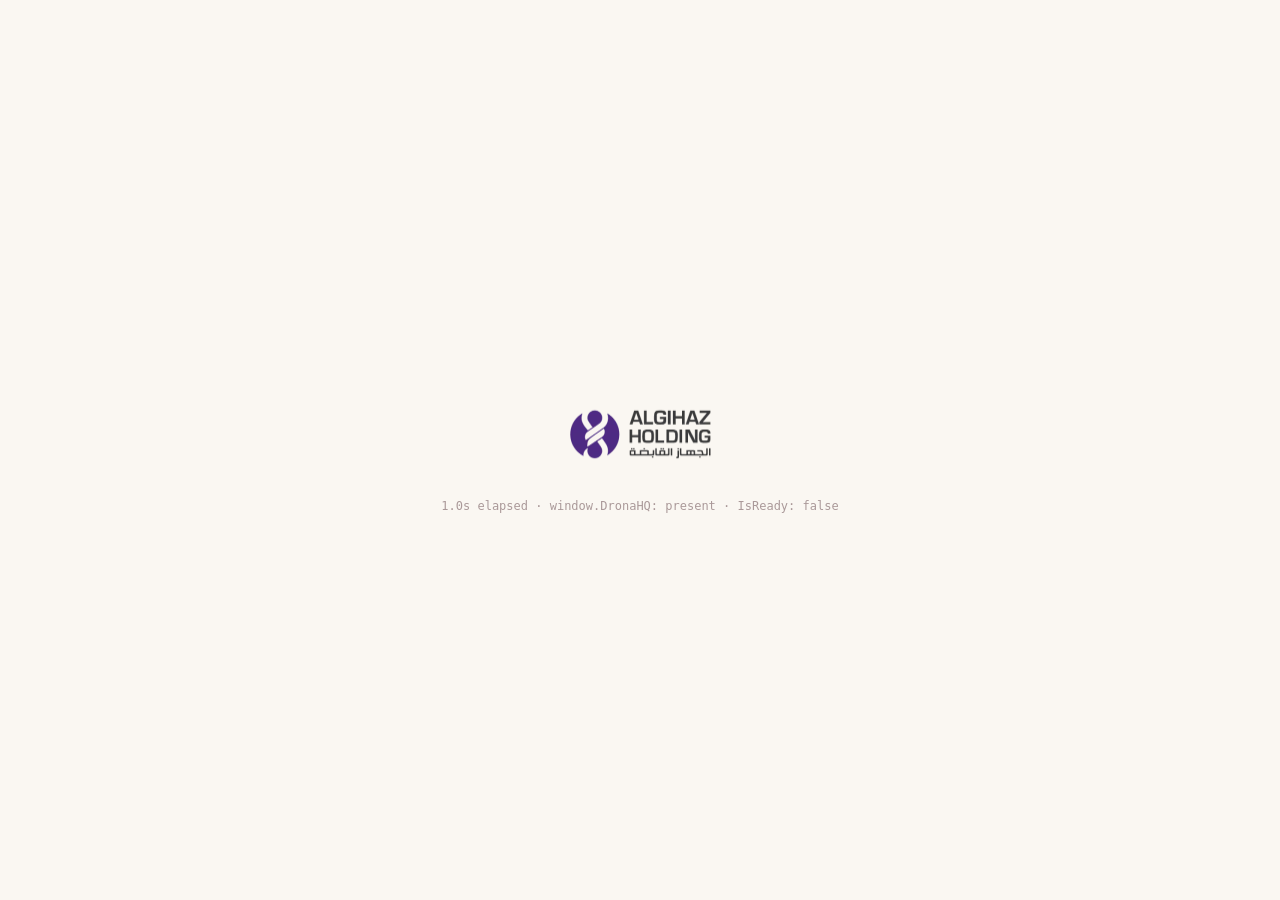
==== commit 914e2e85: "Remove all hardcoded/embedded fallback data — backend is the only source Every page had a large hard" ====
--- a/scm-ssot-local-app/index.html
+++ b/scm-ssot-local-app/index.html
@@ -28,7 +28,7 @@
      reloads via a URL the cache has never seen, which forces a genuinely
      fresh page and, with it, fresh assets. -->
 <script>
-window.SCM_BUILD = '20260913-2';
+window.SCM_BUILD = '20260913-3';
 (function(){
   var BUILT = window.SCM_BUILD, KEY = 'scmReloadedFor';
   function fresh(){ return fetch('version.json?t=' + Date.now(), {cache:'no-store'})
@@ -637,12 +637,12 @@
 <footer class="appftr">
   <span>Prepared by Omar Ehab · Revised by Mohamed Radwan · Procurement Strategy Department</span>
   <span class="r">Al Gihaz Contracting</span>
-</footer><script src="assets/js/app.js?v=5"></script>
+</footer><script src="assets/js/app.js?v=6"></script>
 <!-- DronaHQ Native Container SDK: creates window.DronaHQ and fires "deviceready"
      once the container bridge is up. Must load before dronahq-sso.js. -->
 <script src="assets/js/dronahq.js"></script>
 <script src="assets/js/dronahq-sso.js?v=1"></script>
-<script src="assets/js/content-admin.js?v=6"></script>
+<script src="assets/js/content-admin.js?v=7"></script>
 <script src="assets/js/rbac.js?v=11"></script>
 </body>
 </html>
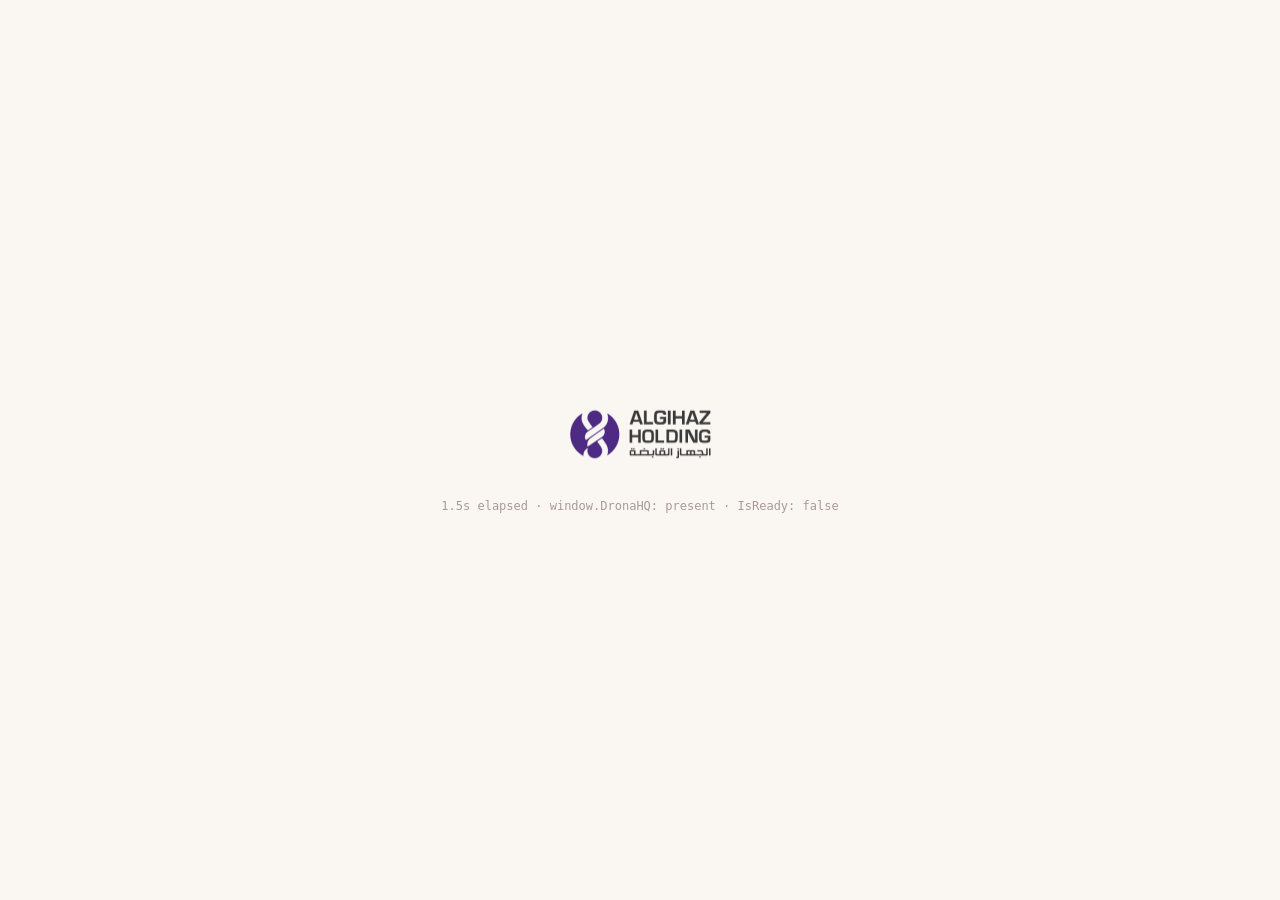
==== commit fe7dda6c: "Clean up verbose multi-line comments across backend and frontend Condense multi-paragraph docstrings" ====
--- a/scm-ssot-local-app/index.html
+++ b/scm-ssot-local-app/index.html
@@ -8,27 +8,15 @@
 <link rel="stylesheet" href="assets/css/bootstrap.min.css">
 <link rel="stylesheet" href="assets/css/theme.css">
 <link rel="stylesheet" href="assets/css/portalbasictheme.css">
-<!-- cache-busting: DronaHQ's own container caches this page's assets even after
-     CloudFront serves the fresh version, so every one of our own files below
-     carries ?v=N — bump N (search/replace) whenever any of them change. -->
+<!-- cache-busting: bump ?v=N on any file below whenever it changes -->
 <link rel="stylesheet" href="assets/css/app.css?v=1">
 <link rel="stylesheet" href="assets/css/page-admin.css?v=6">
-<!-- starts fetching this large SDK file immediately, in parallel with everything
-     else, instead of waiting until app.js finishes executing to even begin -->
+<!-- preload so this large SDK starts fetching before app.js finishes executing -->
 <link rel="preload" as="script" href="assets/js/dronahq.js">
 
-<!-- ===== SELF-HEALING VERSION CHECK =====
-     ?v=N on the asset URLs above only helps if THIS page is fresh. When a
-     browser (or DronaHQ's container) serves a cached copy of this page, it
-     keeps pointing at the old ?v= URLs, which are cached too — nothing
-     updates and no server-side header can reach it, because the client never
-     asks. This check is inline (so it travels with the page itself, never
-     from a cacheable .js file) and compares the build baked in here against
-     version.json, which is always fetched from the network. On a mismatch it
-     reloads via a URL the cache has never seen, which forces a genuinely
-     fresh page and, with it, fresh assets. -->
+<!-- self-healing version check: inline (uncacheable) build id vs. version.json; mismatch forces a fresh reload -->
 <script>
-window.SCM_BUILD = '20260913-3';
+window.SCM_BUILD = '20260913-4';
 (function(){
   var BUILT = window.SCM_BUILD, KEY = 'scmReloadedFor';
   function fresh(){ return fetch('version.json?t=' + Date.now(), {cache:'no-store'})
@@ -53,8 +41,7 @@
     document.body.appendChild(d);
   }
 
-  // Load a URL this cache has never seen — the only reliable way out of a
-  // stale entry, since location.reload(true) is ignored by modern browsers.
+  // location.reload(true) is ignored by modern browsers, so use a URL the cache has never seen instead
   function bust(build){
     try{ sessionStorage.setItem(KEY, build); }catch(e){}
     location.replace(location.pathname + '?b=' + encodeURIComponent(build) + location.hash);
@@ -637,12 +624,11 @@
 <footer class="appftr">
   <span>Prepared by Omar Ehab · Revised by Mohamed Radwan · Procurement Strategy Department</span>
   <span class="r">Al Gihaz Contracting</span>
-</footer><script src="assets/js/app.js?v=6"></script>
-<!-- DronaHQ Native Container SDK: creates window.DronaHQ and fires "deviceready"
-     once the container bridge is up. Must load before dronahq-sso.js. -->
+</footer><script src="assets/js/app.js?v=7"></script>
+<!-- DronaHQ Native Container SDK — must load before dronahq-sso.js -->
 <script src="assets/js/dronahq.js"></script>
 <script src="assets/js/dronahq-sso.js?v=1"></script>
-<script src="assets/js/content-admin.js?v=7"></script>
+<script src="assets/js/content-admin.js?v=8"></script>
 <script src="assets/js/rbac.js?v=11"></script>
 </body>
 </html>
--- a/scm-ssot-local-app/assets/css/page-admin.css
+++ b/scm-ssot-local-app/assets/css/page-admin.css
@@ -1,7 +1,4 @@
-/* ============ CONTENT ADMINISTRATION ============
-   Editor chrome for the admin page. Deliberately plain: it is a back-office
-   tool, so it borrows the app's palette and type but none of its ornament.
-   =============================================================== */
+/* CONTENT ADMINISTRATION — plain back-office chrome, borrows the app's palette but none of its ornament */
 
 .adm{display:grid;grid-template-columns:236px minmax(0,1fr);gap:20px;align-items:start}
 @media(max-width:900px){.adm{grid-template-columns:1fr}}
@@ -111,16 +108,12 @@
 .admsrc__note{font-size:12px;color:var(--muted);line-height:1.65;margin:0 0 14px;max-width:74ch}
 .admsrc__note code{font-family:Consolas,"Courier New",monospace;font-size:11.5px;color:var(--red)}
 
-/* ---- nested groups and spacing helpers (kept as classes, not inline styles,
-        so the page stays clean under a CSP that forbids inline style) ---- */
+/* ---- nested groups/spacing as classes, not inline styles, so CSP-forbidden inline style is unneeded ---- */
 .admgrp--nest{margin-top:12px;margin-bottom:0}
 .admrow--gap{margin-top:12px}
 .admhr{border:0;border-top:1px solid var(--line);margin:14px 0}
 
-/* ============ USER MANAGEMENT (admin role only) ============
-   Centered, card-based layout — kept in its own vocabulary (um*) even
-   though it shares the same palette/tokens as Content Administration.
-   =============================================================== */
+/* USER MANAGEMENT (admin role only) — own vocabulary (um*) but shares Content Administration's palette */
 .umwrap{max-width:900px;margin:0 auto}
 
 .umcard{background:var(--white);border:1px solid var(--line);border-radius:10px;
@@ -177,9 +170,7 @@
 .ummodsum{margin:0;padding:9px 14px;font-size:11.5px;font-weight:700;color:var(--muted);
   background:var(--soft);border-top:1px solid var(--line)}
 
-/* role-dependent states — administrators ignore the list entirely, viewers
-   never edit, so the irrelevant parts are visibly stood down rather than
-   silently doing nothing */
+/* role-dependent states: dim the parts that don't apply (admin ignores the list, viewer never edits) */
 .ummodbox.role-administrator .ummodtable{opacity:.4;pointer-events:none}
 .ummodbox.role-viewer .ummodtable th:last-child,
 .ummodbox.role-viewer .ummodtable td:last-child{opacity:.35;pointer-events:none}
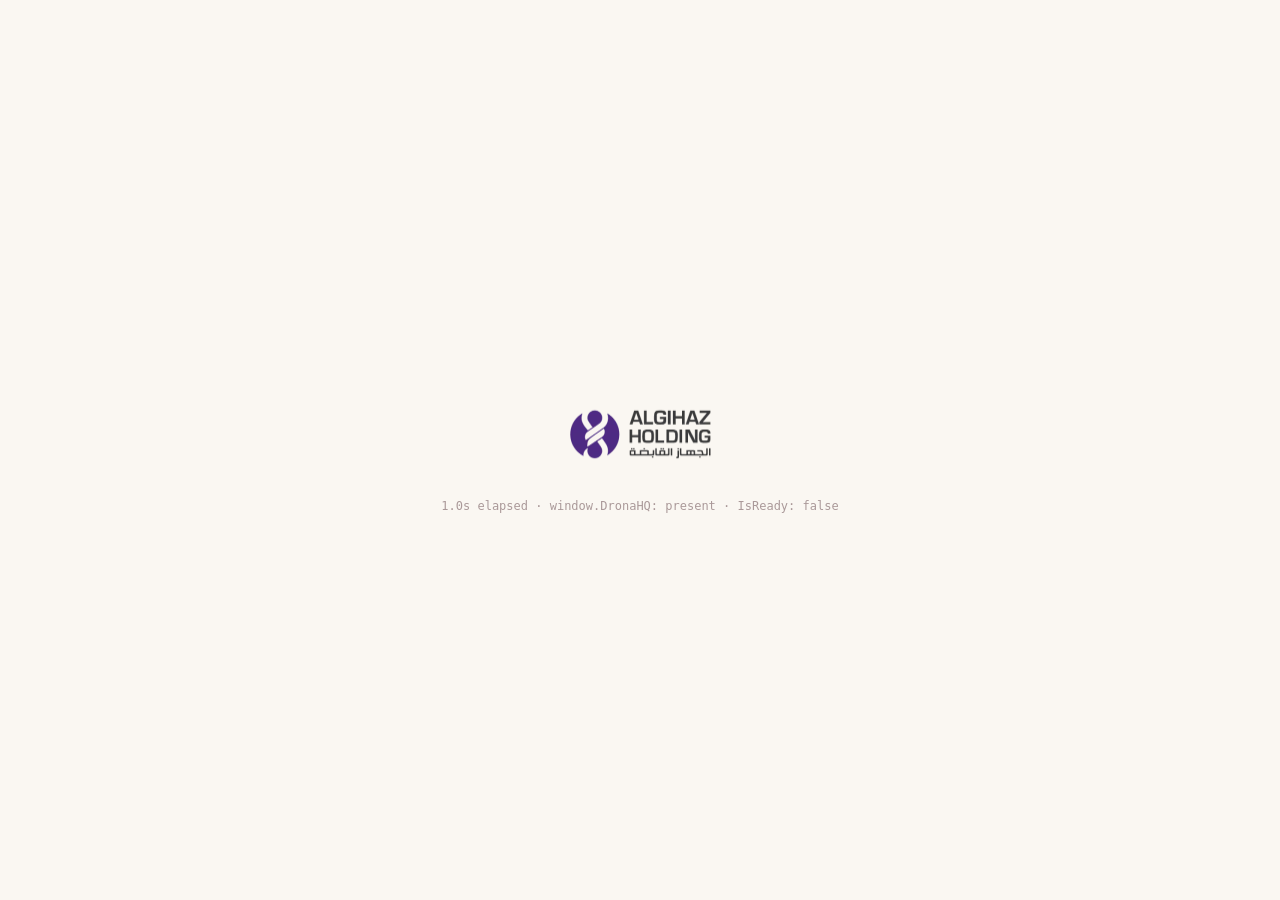
==== commit bda0515d: "Refetch page data from the backend on every visit, not just once per session Overview, master data, " ====
--- a/scm-ssot-local-app/index.html
+++ b/scm-ssot-local-app/index.html
@@ -16,7 +16,7 @@
 
 <!-- self-healing version check: inline (uncacheable) build id vs. version.json; mismatch forces a fresh reload -->
 <script>
-window.SCM_BUILD = '20260913-4';
+window.SCM_BUILD = '20260913-5';
 (function(){
   var BUILT = window.SCM_BUILD, KEY = 'scmReloadedFor';
   function fresh(){ return fetch('version.json?t=' + Date.now(), {cache:'no-store'})
@@ -624,7 +624,7 @@
 <footer class="appftr">
   <span>Prepared by Omar Ehab · Revised by Mohamed Radwan · Procurement Strategy Department</span>
   <span class="r">Al Gihaz Contracting</span>
-</footer><script src="assets/js/app.js?v=7"></script>
+</footer><script src="assets/js/app.js?v=8"></script>
 <!-- DronaHQ Native Container SDK — must load before dronahq-sso.js -->
 <script src="assets/js/dronahq.js"></script>
 <script src="assets/js/dronahq-sso.js?v=1"></script>
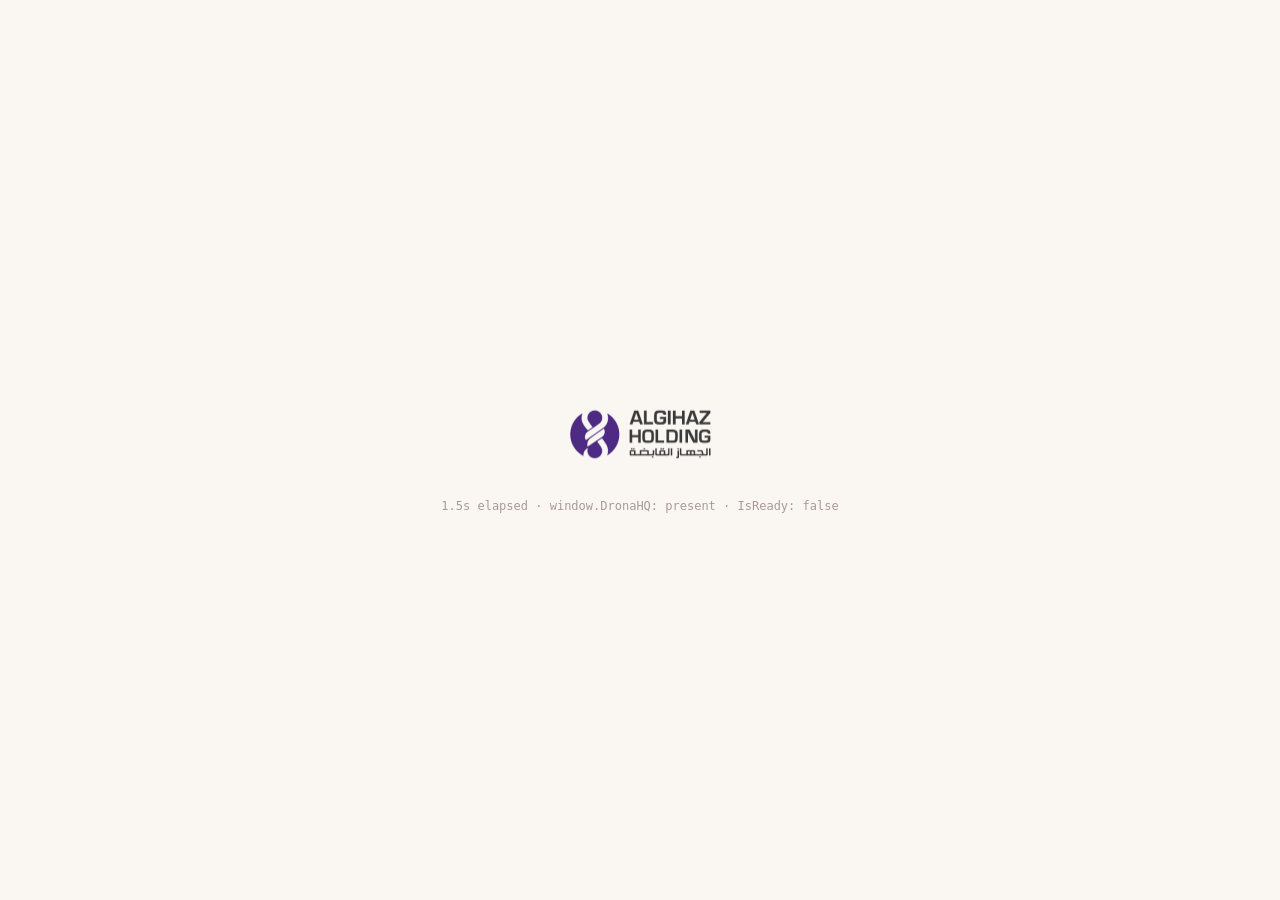
==== commit b346f00c: "Merge Category Fact Packs into one admin tab; replace should-cost demo with a real modeller Category" ====
--- a/scm-ssot-local-app/index.html
+++ b/scm-ssot-local-app/index.html
@@ -10,13 +10,13 @@
 <link rel="stylesheet" href="assets/css/portalbasictheme.css">
 <!-- cache-busting: bump ?v=N on any file below whenever it changes -->
 <link rel="stylesheet" href="assets/css/app.css?v=1">
-<link rel="stylesheet" href="assets/css/page-admin.css?v=6">
+<link rel="stylesheet" href="assets/css/page-admin.css?v=7">
 <!-- preload so this large SDK starts fetching before app.js finishes executing -->
 <link rel="preload" as="script" href="assets/js/dronahq.js">
 
 <!-- self-healing version check: inline (uncacheable) build id vs. version.json; mismatch forces a fresh reload -->
 <script>
-window.SCM_BUILD = '20260913-5';
+window.SCM_BUILD = '20260916-2';
 (function(){
   var BUILT = window.SCM_BUILD, KEY = 'scmReloadedFor';
   function fresh(){ return fetch('version.json?t=' + Date.now(), {cache:'no-store'})
@@ -116,7 +116,7 @@
       </button>
       <div class="nav__sub" data-sub="cost">
         <button class="nav__item nav__item--sub" data-page="coststructure"><svg viewBox="0 0 24 24" fill="none" stroke="currentColor" stroke-width="1.8"><path d="M3 20h18"/><rect x="5" y="11" width="3.5" height="7"/><rect x="10.2" y="6" width="3.5" height="12"/><rect x="15.5" y="9" width="3.5" height="9"/></svg>Cost Structure For Main Equipment</button>
-        <button class="nav__item nav__item--sub" data-page="shouldcost"><svg viewBox="0 0 24 24" fill="none" stroke="currentColor" stroke-width="1.8"><circle cx="11" cy="11" r="7"/><path d="M20 20l-3.5-3.5"/><path d="M11 8v3l2 2"/></svg>Demo Should Cost Model<span class='nav__demo'>DEMO</span></button>
+        <button class="nav__item nav__item--sub" data-page="shouldcost"><svg viewBox="0 0 24 24" fill="none" stroke="currentColor" stroke-width="1.8"><circle cx="11" cy="11" r="7"/><path d="M20 20l-3.5-3.5"/><path d="M11 8v3l2 2"/></svg>Should Cost Modeller</button>
       </div>
     </div>
     <button class="nav__item" data-page="strategy"><svg viewBox="0 0 24 24" fill="none" stroke="currentColor" stroke-width="1.8"><path d="M9 18h6M10 21h4M12 3a6 6 0 0 1 4 10c-1 1-1 2-1 3H9c0-1 0-2-1-3a6 6 0 0 1 4-10z"/></svg>Strategy Recommendation<span class='nav__soon'>SOON</span></button>
@@ -436,47 +436,47 @@
       <div class="migroup__h"><span class="migroup__dash"></span>
         <b>Projects Group 1 · SUBSTATIONS</b><em>· 7 main items</em></div>
       <div class="migrid">
-        <article class="mi">
+        <article class="mi" data-cfp-id="gis-hgis">
           <span class="mi__no">#01</span>
           <span class="mi__ic"><svg viewBox="0 0 24 24" fill="none" stroke="currentColor" stroke-width="1.7" stroke-linecap="round" stroke-linejoin="round"><rect x="3" y="7" width="18" height="10" rx="1"/><path d="M8 7v10M16 7v10"/><path d="M10.5 10.5h3v3h-3z"/></svg></span>
           <h4 class="mi__t">(GIS) Gas Insulated Switchgears + (HGIS) Hybrid Gas-Insulated Switchgear</h4>
-          <span class="mi__soon">Coming soon</span>
-        </article>
-        <article class="mi mi--open" data-open="cfp-power-transformers" role="button" tabindex="0">
+          <span class="mi__status mi__soon">Coming soon</span>
+        </article>
+        <article class="mi" data-cfp-id="power-transformers">
           <span class="mi__no">#02</span>
           <span class="mi__ic"><svg viewBox="0 0 24 24" fill="none" stroke="currentColor" stroke-width="1.7" stroke-linecap="round" stroke-linejoin="round"><rect x="4" y="4" width="16" height="16" rx="1"/><path d="M8 8h8M8 12h8M8 16h5"/><path d="M4 10h-2M4 14h-2M22 10h-2M22 14h-2"/></svg></span>
           <h4 class="mi__t">Power Transformers</h4>
-          <span class="mi__open">View fact pack →</span>
-        </article>
-        <article class="mi">
+          <span class="mi__status mi__soon">Coming soon</span>
+        </article>
+        <article class="mi" data-cfp-id="reactors">
           <span class="mi__no">#03</span>
           <span class="mi__ic"><svg viewBox="0 0 24 24" fill="none" stroke="currentColor" stroke-width="1.7" stroke-linecap="round" stroke-linejoin="round"><rect x="6" y="3" width="12" height="18" rx="6"/><path d="M6 8h12M6 12h12M6 16h12"/></svg></span>
           <h4 class="mi__t">Reactors</h4>
-          <span class="mi__soon">Coming soon</span>
-        </article>
-        <article class="mi">
+          <span class="mi__status mi__soon">Coming soon</span>
+        </article>
+        <article class="mi" data-cfp-id="sas-control-protection">
           <span class="mi__no">#04</span>
           <span class="mi__ic"><svg viewBox="0 0 24 24" fill="none" stroke="currentColor" stroke-width="1.7" stroke-linecap="round" stroke-linejoin="round"><rect x="2" y="4" width="20" height="13" rx="1"/><path d="M8 21h8M12 17v4"/><path d="M6 8h4M6 11h2M14 8h4v4h-4z"/></svg></span>
           <h4 class="mi__t">SAS, Control & Protection</h4>
-          <span class="mi__soon">Coming soon</span>
-        </article>
-        <article class="mi">
+          <span class="mi__status mi__soon">Coming soon</span>
+        </article>
+        <article class="mi" data-cfp-id="telecom">
           <span class="mi__no">#05</span>
           <span class="mi__ic"><svg viewBox="0 0 24 24" fill="none" stroke="currentColor" stroke-width="1.7" stroke-linecap="round" stroke-linejoin="round"><path d="M12 12v9"/><circle cx="12" cy="8" r="2"/><path d="M7.5 12.5a6 6 0 0 1 0-9M16.5 3.5a6 6 0 0 1 0 9"/><path d="M9.5 10.5a3 3 0 0 1 0-5M14.5 5.5a3 3 0 0 1 0 5"/></svg></span>
           <h4 class="mi__t">Telecom</h4>
-          <span class="mi__soon">Coming soon</span>
-        </article>
-        <article class="mi">
+          <span class="mi__status mi__soon">Coming soon</span>
+        </article>
+        <article class="mi" data-cfp-id="mv-switchgear">
           <span class="mi__no">#06</span>
           <span class="mi__ic"><svg viewBox="0 0 24 24" fill="none" stroke="currentColor" stroke-width="1.7" stroke-linecap="round" stroke-linejoin="round"><rect x="3" y="3" width="18" height="18" rx="1"/><path d="M3 9h18M3 15h18M9 3v18M15 3v18"/></svg></span>
           <h4 class="mi__t">MV Switchgear</h4>
-          <span class="mi__soon">Coming soon</span>
-        </article>
-        <article class="mi">
+          <span class="mi__status mi__soon">Coming soon</span>
+        </article>
+        <article class="mi" data-cfp-id="grounding-transformer">
           <span class="mi__no">#07</span>
           <span class="mi__ic"><svg viewBox="0 0 24 24" fill="none" stroke="currentColor" stroke-width="1.7" stroke-linecap="round" stroke-linejoin="round"><path d="M12 3v8"/><path d="M5 11h14M7.5 14.5h9M10 18h4"/></svg></span>
           <h4 class="mi__t">Grounding Transformer</h4>
-          <span class="mi__soon">Coming soon</span>
+          <span class="mi__status mi__soon">Coming soon</span>
         </article>
       </div>
     </div>
@@ -484,41 +484,41 @@
       <div class="migroup__h"><span class="migroup__dash"></span>
         <b>Projects Group 2 · OHTL — OVERHEAD TRANSMISSION LINES</b><em>· 6 main items</em></div>
       <div class="migrid">
-        <article class="mi">
+        <article class="mi" data-cfp-id="steel-towers">
           <span class="mi__no">#08</span>
           <span class="mi__ic"><svg viewBox="0 0 24 24" fill="none" stroke="currentColor" stroke-width="1.7" stroke-linecap="round" stroke-linejoin="round"><path d="M12 3v18"/><path d="M7 21 12 3l5 18"/><path d="M9 11h6M8 15h8M10 7h4"/></svg></span>
           <h4 class="mi__t">Steel Towers</h4>
-          <span class="mi__soon">Coming soon</span>
-        </article>
-        <article class="mi">
+          <span class="mi__status mi__soon">Coming soon</span>
+        </article>
+        <article class="mi" data-cfp-id="acsr-conductor">
           <span class="mi__no">#09</span>
           <span class="mi__ic"><svg viewBox="0 0 24 24" fill="none" stroke="currentColor" stroke-width="1.7" stroke-linecap="round" stroke-linejoin="round"><circle cx="12" cy="12" r="8"/><circle cx="12" cy="12" r="2.6"/><path d="M12 4v2.5M12 17.5V20M4 12h2.5M17.5 12H20M6.3 6.3l1.8 1.8M15.9 15.9l1.8 1.8M17.7 6.3l-1.8 1.8M8.1 15.9l-1.8 1.8"/></svg></span>
           <h4 class="mi__t">Aluminium Conductor Steel Reinforced (ACSR) Conductor</h4>
-          <span class="mi__soon">Coming soon</span>
-        </article>
-        <article class="mi">
+          <span class="mi__status mi__soon">Coming soon</span>
+        </article>
+        <article class="mi" data-cfp-id="dampers-spacers">
           <span class="mi__no">#10</span>
           <span class="mi__ic"><svg viewBox="0 0 24 24" fill="none" stroke="currentColor" stroke-width="1.7" stroke-linecap="round" stroke-linejoin="round"><path d="M2 12h4M18 12h4"/><circle cx="8" cy="12" r="2.6"/><circle cx="16" cy="12" r="2.6"/><path d="M10.6 12h2.8"/></svg></span>
           <h4 class="mi__t">Dampers / Spacers</h4>
-          <span class="mi__soon">Coming soon</span>
-        </article>
-        <article class="mi">
+          <span class="mi__status mi__soon">Coming soon</span>
+        </article>
+        <article class="mi" data-cfp-id="line-hardware">
           <span class="mi__no">#11</span>
           <span class="mi__ic"><svg viewBox="0 0 24 24" fill="none" stroke="currentColor" stroke-width="1.7" stroke-linecap="round" stroke-linejoin="round"><circle cx="7" cy="12" r="3.2"/><path d="M10.2 12H17"/><path d="m17 8.5 4 3.5-4 3.5z"/></svg></span>
           <h4 class="mi__t">Line Hardware</h4>
-          <span class="mi__soon">Coming soon</span>
-        </article>
-        <article class="mi">
+          <span class="mi__status mi__soon">Coming soon</span>
+        </article>
+        <article class="mi" data-cfp-id="insulators">
           <span class="mi__no">#12</span>
           <span class="mi__ic"><svg viewBox="0 0 24 24" fill="none" stroke="currentColor" stroke-width="1.7" stroke-linecap="round" stroke-linejoin="round"><path d="M12 3v3M12 18v3"/><ellipse cx="12" cy="8" rx="5" ry="1.8"/><ellipse cx="12" cy="12" rx="5" ry="1.8"/><ellipse cx="12" cy="16" rx="5" ry="1.8"/></svg></span>
           <h4 class="mi__t">Insulators</h4>
-          <span class="mi__soon">Coming soon</span>
-        </article>
-        <article class="mi">
+          <span class="mi__status mi__soon">Coming soon</span>
+        </article>
+        <article class="mi" data-cfp-id="opgw">
           <span class="mi__no">#13</span>
           <span class="mi__ic"><svg viewBox="0 0 24 24" fill="none" stroke="currentColor" stroke-width="1.7" stroke-linecap="round" stroke-linejoin="round"><circle cx="12" cy="12" r="7"/><circle cx="12" cy="12" r="2.4"/><path d="M12 2v3M12 19v3M2 12h3M19 12h3"/></svg></span>
           <h4 class="mi__t">(OPGW) Optical Ground Wire</h4>
-          <span class="mi__soon">Coming soon</span>
+          <span class="mi__status mi__soon">Coming soon</span>
         </article>
       </div>
     </div>
@@ -526,31 +526,31 @@
       <div class="migroup__h"><span class="migroup__dash"></span>
         <b>Projects Group 3 · UNDERGROUND CABLES</b><em>· 2 main items</em></div>
       <div class="migrid">
-        <article class="mi">
+        <article class="mi" data-cfp-id="power-cables">
           <span class="mi__no">#14</span>
           <span class="mi__ic"><svg viewBox="0 0 24 24" fill="none" stroke="currentColor" stroke-width="1.7" stroke-linecap="round" stroke-linejoin="round"><rect x="2" y="9" width="4" height="6" rx="1"/><rect x="18" y="9" width="4" height="6" rx="1"/><path d="M6 12h12"/><path d="M9 9.5v5M12 9.5v5M15 9.5v5"/></svg></span>
           <h4 class="mi__t">Power Cables (HV, MV, LV)</h4>
-          <span class="mi__soon">Coming soon</span>
-        </article>
-        <article class="mi">
+          <span class="mi__status mi__soon">Coming soon</span>
+        </article>
+        <article class="mi" data-cfp-id="terminations-joints">
           <span class="mi__no">#15</span>
           <span class="mi__ic"><svg viewBox="0 0 24 24" fill="none" stroke="currentColor" stroke-width="1.7" stroke-linecap="round" stroke-linejoin="round"><path d="M2 12h5M17 12h5"/><rect x="7" y="8.5" width="10" height="7" rx="1"/><path d="M12 8.5v7"/></svg></span>
           <h4 class="mi__t">Terminations & Joints</h4>
-          <span class="mi__soon">Coming soon</span>
-        </article>
-      </div>
-    </div>
-  </section>
-
-  <section class="page" data-page="cfp-power-transformers">
+          <span class="mi__status mi__soon">Coming soon</span>
+        </article>
+      </div>
+    </div>
+  </section>
+
+  <section class="page" data-page="cfp-detail">
     <div class="pghead">
       <div class="pghead__l">
         <button class="backlink" data-page="categoryfactpacks">← Category Fact Packs</button>
-        <h2 class="pghead__t">Power Transformers <span class="mi__no" style="position:static">#02</span></h2>
-      </div>
-      <div class="pghead__r"><a class="scdemo" id="cfpPtOpenLink" href="https://algihaz-my.sharepoint.com/:b:/p/omar_ehab/IQAxwpPUOETTRKUTotYysWiVAQfP_bIbMjVI2wT6dfOwRXM?e=eMvVej" target="_blank" rel="noopener">Open in SharePoint ↗</a></div>
-    </div>
-    <div class="pdfframe" id="cfpPtHost"></div>
+        <h2 class="pghead__t" id="cfpDetailTitle"></h2>
+      </div>
+      <div class="pghead__r"><a class="scdemo" id="cfpDetailOpenLink" href="#" target="_blank" rel="noopener" hidden>Open ↗</a></div>
+    </div>
+    <div class="pdfframe" id="cfpDetailHost"></div>
   </section>
 
 
@@ -596,21 +596,12 @@
   <section class="page" data-page="shouldcost">
     <div class="pghead">
       <div class="pghead__l">
-        <p class="eyebrow" style="margin:0">Should-Cost Model · Parametric Demos</p>
-        <h2 class="pghead__t">Demo Should Cost Model <span class="demolabel">DEMO</span></h2>
-      </div>
-      <div class="pghead__r"><span class="scdemo" id="scCtx"></span></div>
-    </div>
-
-    <div class="sechead">
-      <div class="sechead__t">Select a Model</div>
-      <div class="sechead__s">Choose a commodity model to run · more models are being onboarded</div>
-    </div>
-    <div class="dsel" id="scSelect"></div>
-
-    <div id="scRunner">
-      <div class="cards4" id="scKpis"></div>
-      <div class="scwrap" id="scBody"></div>
+        <p class="eyebrow" style="margin:0">Should-Cost Model</p>
+        <h2 class="pghead__t">Should Cost Modeller</h2>
+      </div>
+    </div>
+    <div class="pdfframe" style="height:calc(100vh - 180px);min-height:700px">
+      <iframe src="assets/embeds/should-cost-modeller.html" title="AGC Procurement &amp; Should-Cost Modeller" frameborder="0" style="width:100%;height:100%;border:0;display:block"></iframe>
     </div>
   </section>
   <section class="page" data-page="strategy">
@@ -624,11 +615,11 @@
 <footer class="appftr">
   <span>Prepared by Omar Ehab · Revised by Mohamed Radwan · Procurement Strategy Department</span>
   <span class="r">Al Gihaz Contracting</span>
-</footer><script src="assets/js/app.js?v=8"></script>
+</footer><script src="assets/js/app.js?v=10"></script>
 <!-- DronaHQ Native Container SDK — must load before dronahq-sso.js -->
 <script src="assets/js/dronahq.js"></script>
 <script src="assets/js/dronahq-sso.js?v=1"></script>
-<script src="assets/js/content-admin.js?v=8"></script>
-<script src="assets/js/rbac.js?v=11"></script>
+<script src="assets/js/content-admin.js?v=10"></script>
+<script src="assets/js/rbac.js?v=12"></script>
 </body>
 </html>
--- a/scm-ssot-local-app/assets/css/app.css
+++ b/scm-ssot-local-app/assets/css/app.css
@@ -733,9 +733,7 @@
 @keyframes mopulse{0%,100%{opacity:1}50%{opacity:.35}}
 .biempty{position:absolute;inset:0;display:grid;place-items:center;text-align:center;padding:24px;font-size:13.5px;color:var(--muted);font-family:var(--serif);font-style:italic}
 
-/* ---- native dashboards: SEC sole-source + Should-Cost ---- */
-.nav__demo{margin-left:auto;font-size:9px;letter-spacing:1.2px;font-weight:700;color:#fff;background:var(--ok,#2E7D57);padding:2px 7px;border-radius:2px}
-.demolabel{display:inline-block;font-family:var(--body);font-size:11px;letter-spacing:1.6px;font-weight:700;color:#fff;background:var(--ok,#2E7D57);padding:3px 9px;vertical-align:3px;margin-left:6px}
+/* ---- native dashboards: SEC sole-source ---- */
 .scdemo{font-size:12.5px;color:var(--muted)}.scdemo b{color:var(--red);font-weight:700}
 
 .cards4{display:grid;grid-template-columns:2fr 1fr;gap:16px;margin-bottom:20px}
@@ -923,7 +921,7 @@
 .backlink{align-self:flex-start;border:none;background:none;color:var(--red);font-family:inherit;font-size:12px;
   font-weight:700;cursor:pointer;padding:0}
 .backlink:hover{text-decoration:underline}
-.pdfframe{border:1px solid var(--line);background:#fff;height:78vh;min-height:520px}
+.pdfframe{position:relative;border:1px solid var(--line);background:#fff;height:78vh;min-height:520px}
 .pdfframe iframe{width:100%;height:100%;border:0;display:block}
 
 @media(max-width:1100px){
@@ -1140,23 +1138,6 @@
 .csempty{grid-column:1/-1;padding:40px;text-align:center;color:var(--light);font-style:italic;
   background:#fff;border:1px solid var(--line)}
 
-/* ---- demo model selector ---- */
-.dsel{display:grid;grid-template-columns:repeat(4,1fr);gap:12px;margin-bottom:20px}
-.dcard{position:relative;text-align:left;background:#fff;border:1px solid var(--line);
-  border-left:3px solid var(--sand);padding:14px 16px;cursor:pointer;font-family:inherit;
-  display:flex;flex-direction:column;gap:5px;transition:.16s}
-.dcard:hover:not(:disabled){border-left-color:var(--red);box-shadow:0 3px 14px rgba(162,15,27,.12);transform:translateY(-2px)}
-.dcard.on{border-left-color:var(--red);background:var(--soft);box-shadow:0 2px 10px rgba(162,15,27,.10)}
-.dcard--soon{cursor:default;opacity:.72}
-.dcard__cat{font-size:9.5px;letter-spacing:.8px;text-transform:uppercase;color:var(--red);font-weight:700}
-.dcard__n{font-family:var(--serif),Georgia,serif;font-size:15.5px;font-weight:700;color:var(--ink);line-height:1.25}
-.dcard__s{font-size:11px;color:var(--muted);line-height:1.5}
-.dcard__f{margin-top:4px}
-.dcard__f em{font-style:normal;font-size:10.5px;font-weight:700}
-.dcard__on{color:var(--ok)}
-.dcard__go{color:var(--red)}
-.dcard__soon{color:var(--warn)}
-
 /* ---- "data currently updating" cover ---- */
 .updcover{background:#fff;border:1px solid var(--line);border-left:3px solid var(--warn);
   padding:44px 30px;text-align:center;margin-bottom:16px}
@@ -1165,7 +1146,6 @@
 .updcover h4{font-family:var(--serif),Georgia,serif;font-size:19px;color:var(--ink);margin:0 0 8px}
 .updcover p{font-size:12.5px;color:var(--muted);margin:0 auto;max-width:62ch;line-height:1.65}
 
-@media(max-width:1200px){ .dsel{grid-template-columns:repeat(2,1fr)} }
 @media(max-width:1100px){
   .kpirow5{grid-template-columns:repeat(3,1fr)}
   .csdeck{grid-template-columns:1fr}
@@ -1174,7 +1154,6 @@
 @media(max-width:640px){
   .kpirow5{grid-template-columns:repeat(2,1fr)}
   .cslegs{grid-template-columns:1fr}
-  .dsel{grid-template-columns:1fr}
   .csseg{flex-wrap:wrap}
 }
 
--- a/scm-ssot-local-app/assets/css/page-admin.css
+++ b/scm-ssot-local-app/assets/css/page-admin.css
@@ -83,6 +83,14 @@
 .admitem__t{flex:1 1 auto;min-width:0;font-size:12.5px;font-weight:700;color:var(--ink);
   overflow:hidden;text-overflow:ellipsis;white-space:nowrap}
 .admitem__b{padding:11px}
+.admtoggle{position:relative;display:inline-flex;align-items:center;width:38px;height:20px;cursor:pointer}
+.admtoggle input{position:absolute;opacity:0;width:100%;height:100%;margin:0;cursor:pointer}
+.admtoggle__track{position:absolute;inset:0;border-radius:999px;background:var(--line);transition:background .15s}
+.admtoggle__track::after{content:"";position:absolute;left:2px;top:2px;width:16px;height:16px;border-radius:50%;
+  background:#fff;box-shadow:0 1px 2px rgba(0,0,0,.25);transition:transform .15s}
+.admtoggle input:checked + .admtoggle__track{background:var(--red)}
+.admtoggle input:checked + .admtoggle__track::after{transform:translateX(18px)}
+.admtoggle input:focus-visible + .admtoggle__track{outline:2px solid var(--red);outline-offset:2px}
 .admicon{width:26px;height:26px;flex:0 0 auto;display:grid;place-items:center;border:1px solid var(--line);
   background:var(--white);color:var(--muted);font-size:13px;line-height:1;cursor:pointer;font-family:inherit}
 .admicon:hover:not(:disabled){border-color:var(--red);color:var(--red)}
